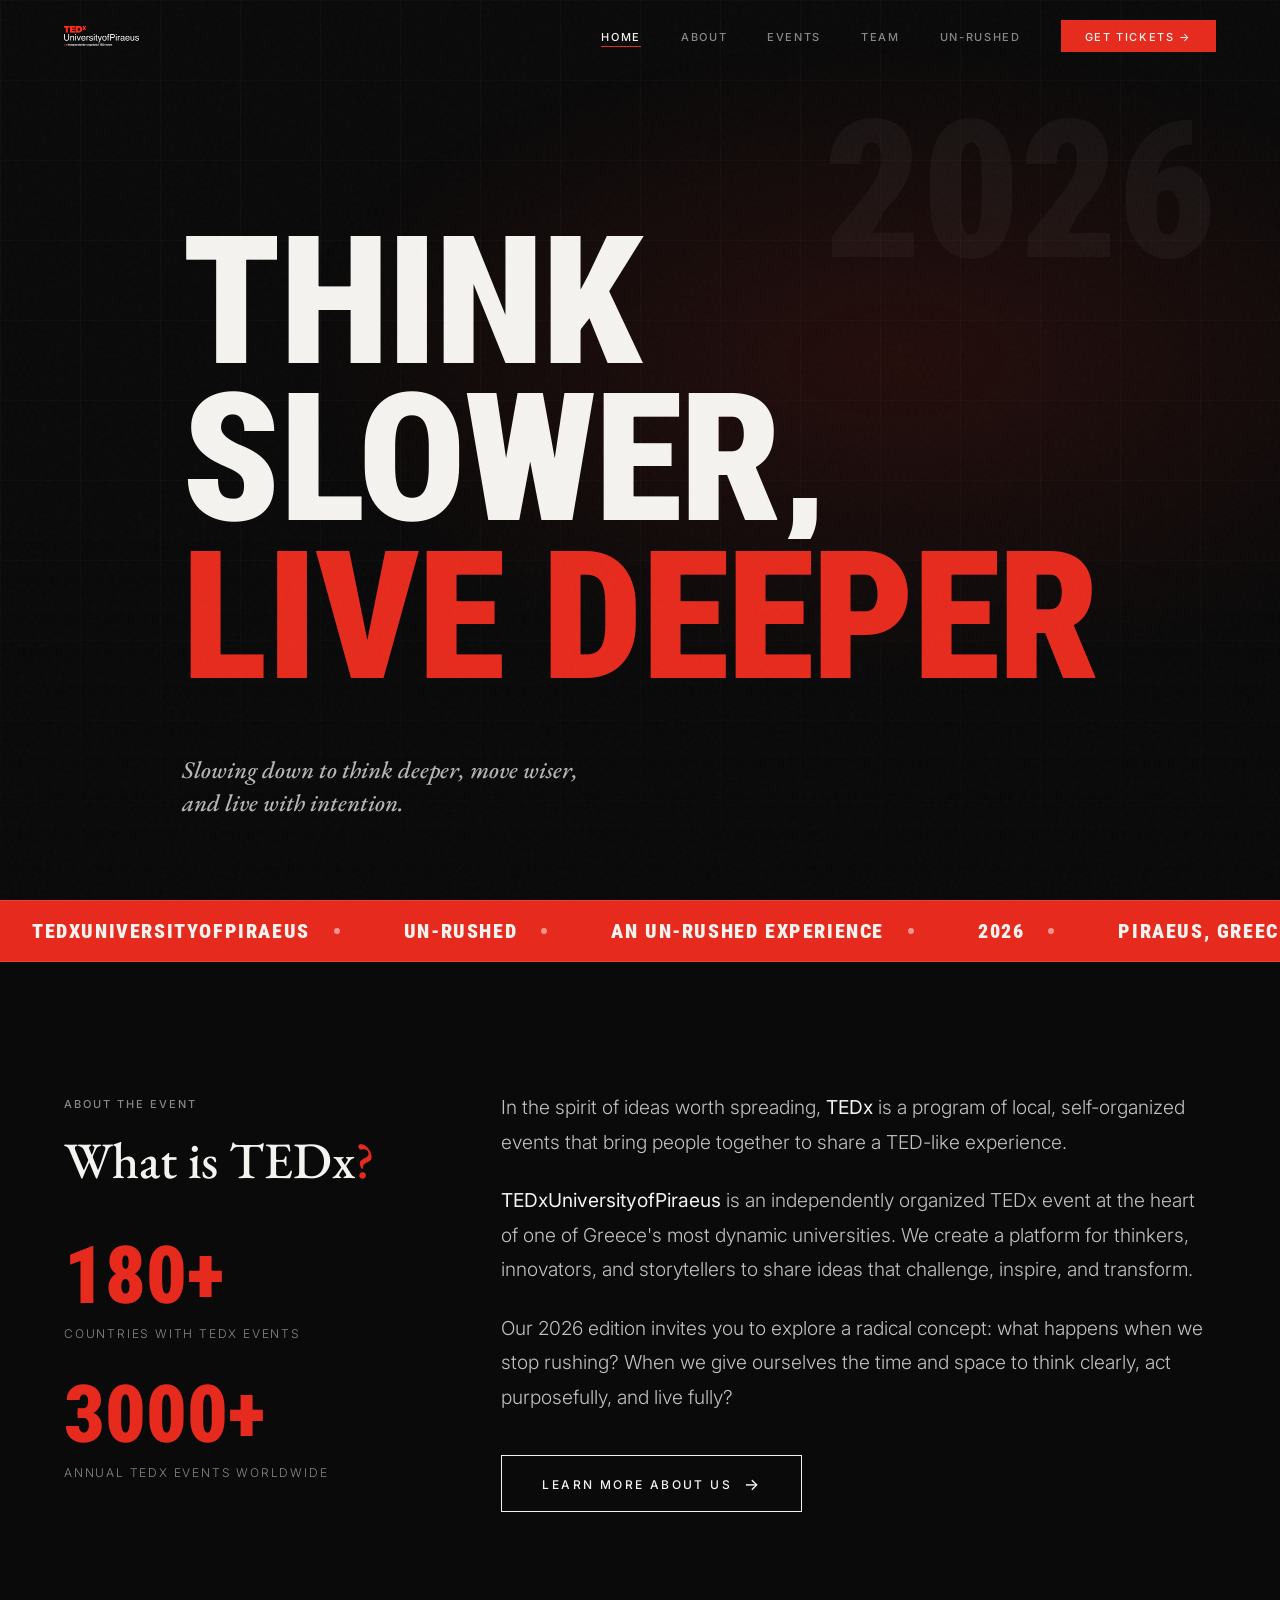
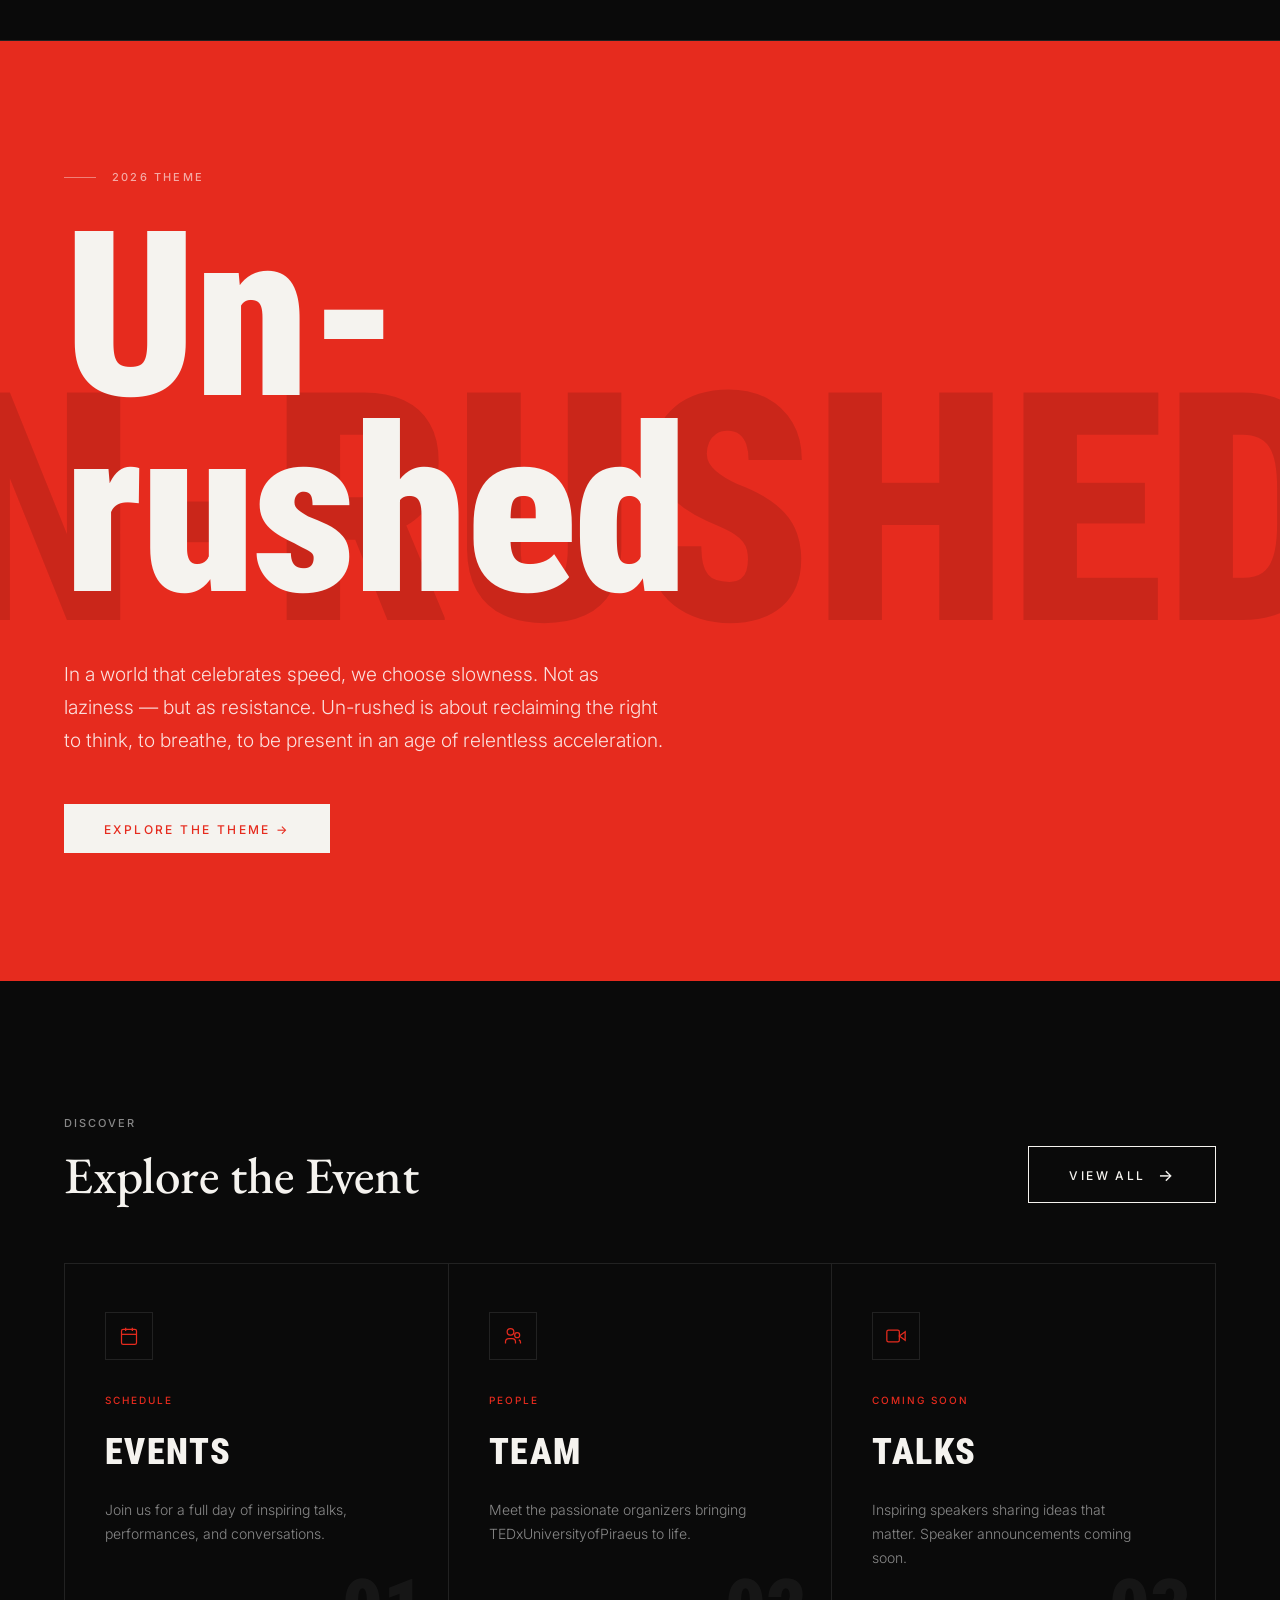
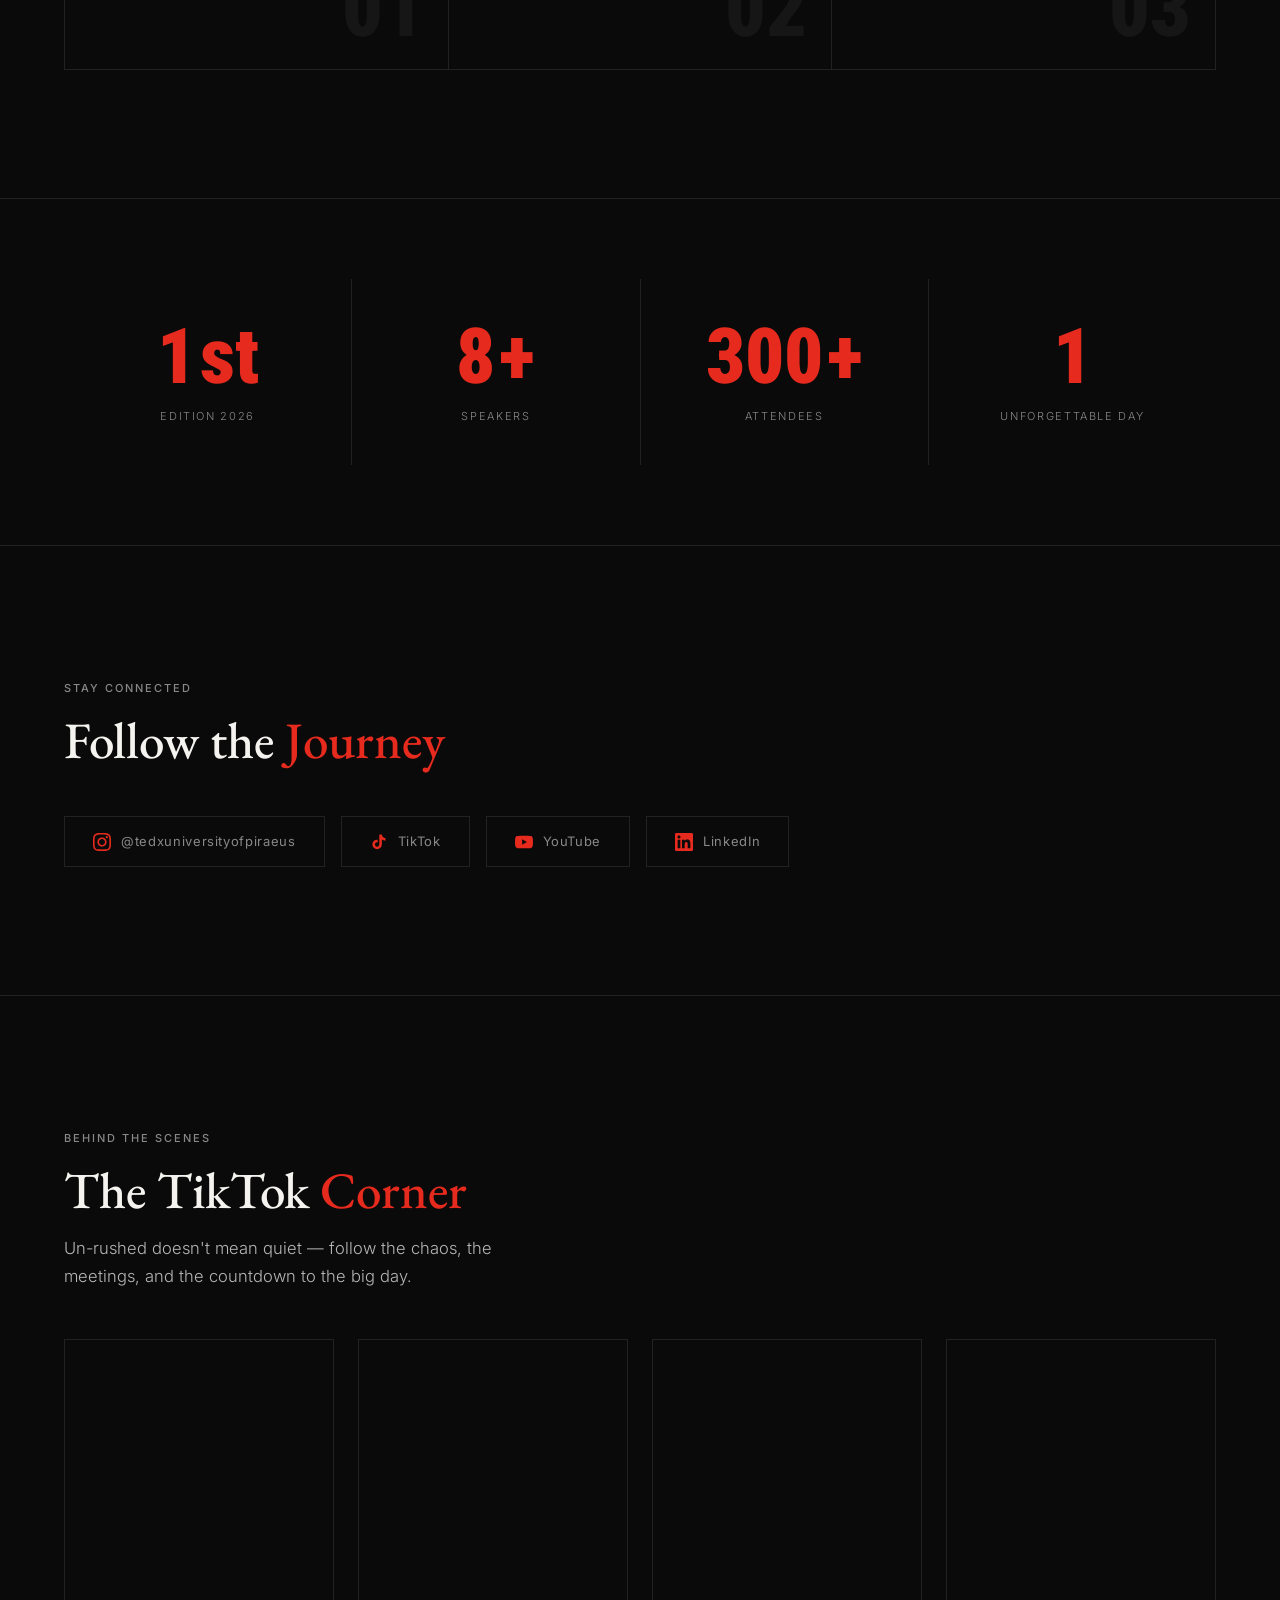
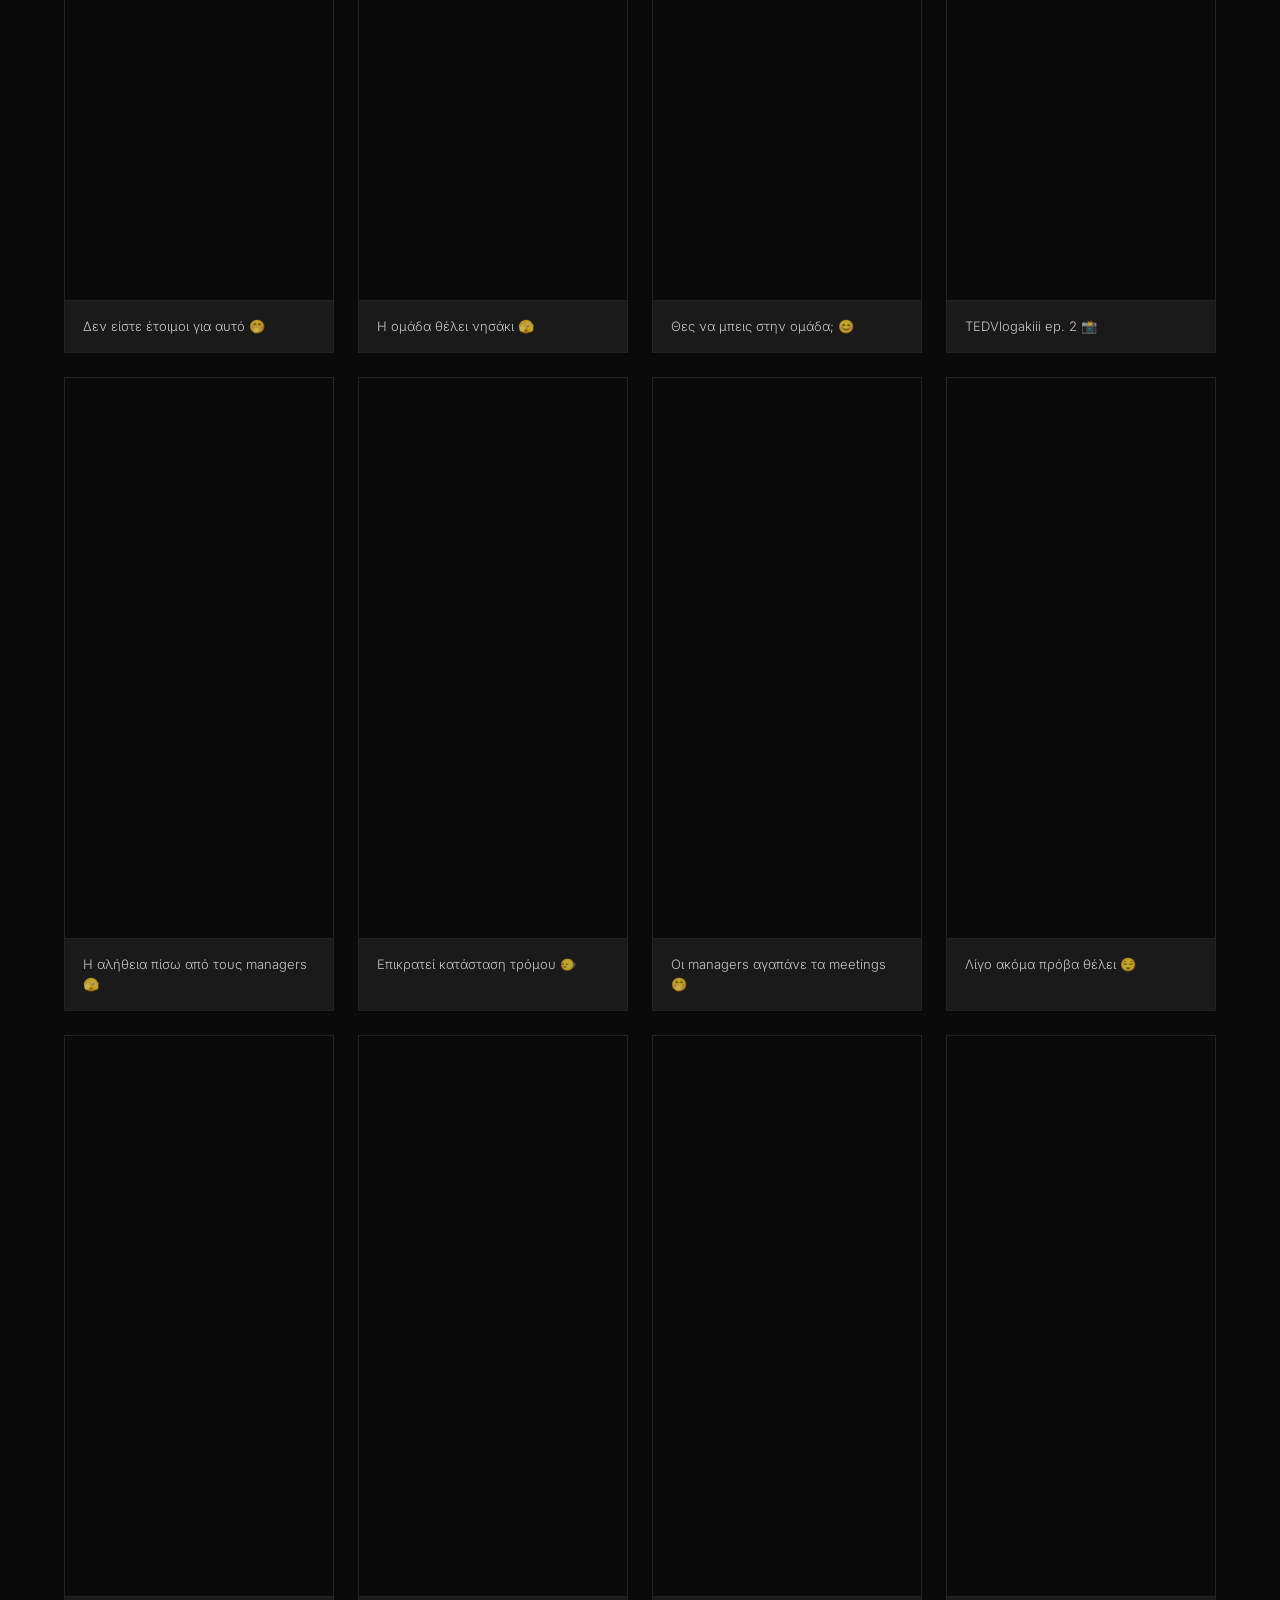
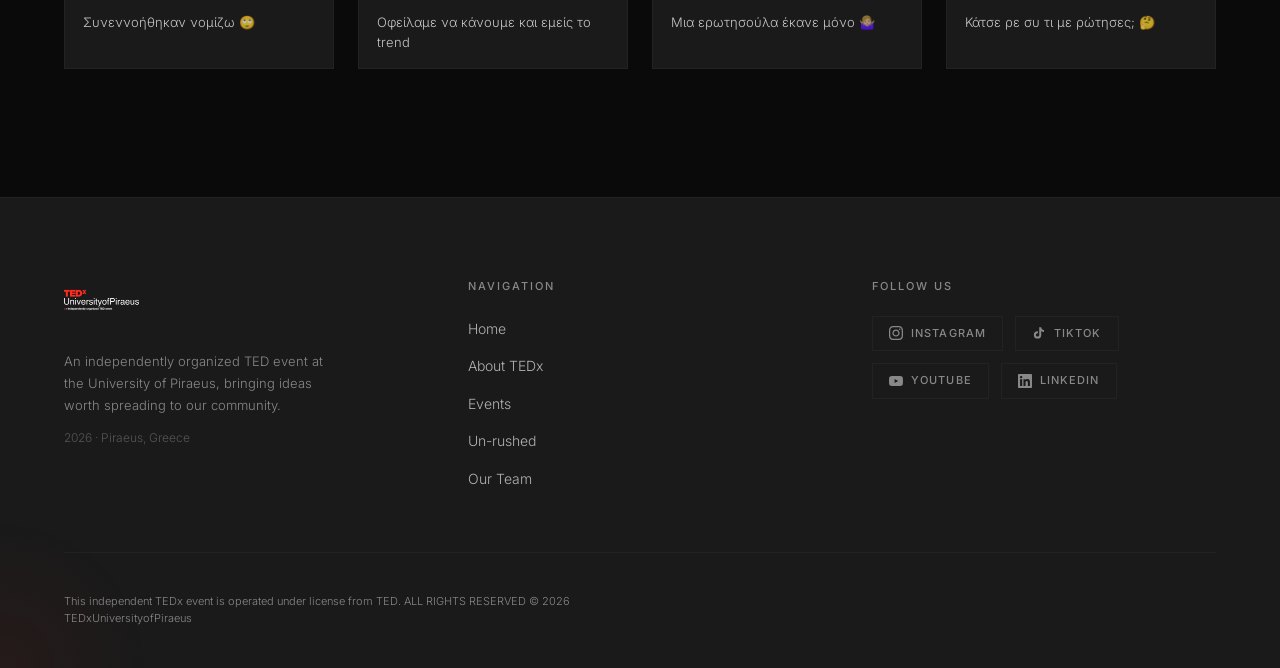
==== index.html @ 7bdf234e "changes tiktok & overall look" ====
<!DOCTYPE html>
<html lang="el">
<head>
  <meta charset="UTF-8">
  <meta name="viewport" content="width=device-width, initial-scale=1.0">
  <title>TEDxUniversityofPiraeus 2026 — Un-rushed</title>
  <meta name="description" content="TEDxUniversityofPiraeus 2026 — Un-rushed. An independently organized TED event at the University of Piraeus.">
  <link rel="stylesheet" href="css/style.css">
  <link rel="stylesheet" href="css/index.css">
</head>
<body>

<!-- NAV -->
<div id="nav-placeholder"></div>

<!-- ═══════════════════════════════════════
     HERO
═══════════════════════════════════════ -->
<section class="hero">
  <div class="hero-grid-lines"></div>
  <div class="hero-bg"></div>
  <div class="hero-year">2026</div>

  <div class="container hero-content">
    <h1>
      <span class="hero-title-line t-hero">
        <span class="hero-title-inner delay-1">Think</span>
      </span>
      <span class="hero-title-line t-hero">
        <span class="hero-title-inner delay-2">Slower,</span>
      </span>
      <span class="hero-title-line t-hero hero-title-red">
        <span class="hero-title-inner delay-3">Live Deeper</span>
      </span>
    </h1>

    <div class="hero-bottom">
      <p class="hero-tagline anim-fade-up anim-delay-4">
        Slowing down to think deeper, move wiser, and live with intention.
      </p>
    </div>
  </div>
</section>

<!-- ═══════════════════════════════════════
     TICKER
═══════════════════════════════════════ -->
<div class="ticker">
  <div class="ticker-track">
    <span class="ticker-item">TEDxUniversityofPiraeus<span class="ticker-dot"></span></span>
    <span class="ticker-item">Un-rushed<span class="ticker-dot"></span></span>
    <span class="ticker-item">An Un-rushed Experience<span class="ticker-dot"></span></span>
    <span class="ticker-item">2026<span class="ticker-dot"></span></span>
    <span class="ticker-item">Piraeus, Greece<span class="ticker-dot"></span></span>
    <span class="ticker-item">Think Slower, Think Deeper<span class="ticker-dot"></span></span>
  </div>
</div>

<!-- ═══════════════════════════════════════
     INTRO
═══════════════════════════════════════ -->
<section class="intro section">
  <div class="container">
    <div class="intro-inner">
      <div class="intro-left reveal">
        <span class="t-label">About the Event</span>
        <h2 class="t-heading" style="margin-top:16px;">What is TEDx<span style="color:var(--red);">?</span></h2>
        <div class="intro-stat">
          <div class="intro-stat-number"><span data-count="180">0</span>+</div>
          <div class="intro-stat-label">Countries with TEDx Events</div>
        </div>
        <div class="intro-stat" style="margin-top:32px;">
          <div class="intro-stat-number"><span data-count="3000">0</span>+</div>
          <div class="intro-stat-label">Annual TEDx Events Worldwide</div>
        </div>
      </div>

      <div class="intro-right">
        <p class="reveal">
          In the spirit of ideas worth spreading, <strong>TEDx</strong> is a program of local, self-organized events that bring people together to share a TED-like experience.
        </p>
        <p class="reveal">
          <strong>TEDxUniversityofPiraeus</strong> is an independently organized TEDx event at the heart of one of Greece's most dynamic universities. We create a platform for thinkers, innovators, and storytellers to share ideas that challenge, inspire, and transform.
        </p>
        <p class="reveal">
          Our 2026 edition invites you to explore a radical concept: what happens when we stop rushing? When we give ourselves the time and space to think clearly, act purposefully, and live fully?
        </p>
        <div class="reveal" style="margin-top:40px;">
          <a href="about.html" class="btn btn-outline btn-arrow">Learn More About Us</a>
        </div>
      </div>
    </div>
  </div>
</section>

<!-- ═══════════════════════════════════════
     THEME HIGHLIGHT
═══════════════════════════════════════ -->
<section class="theme-section">
  <div class="theme-bg-text">UN-RUSHED</div>
  <div class="container theme-content">
    <div class="theme-label reveal">2026 Theme</div>
    <div class="theme-title reveal">Un-<br>rushed</div>
    <p class="theme-desc reveal">
      In a world that celebrates speed, we choose slowness. Not as laziness — but as resistance. Un-rushed is about reclaiming the right to think, to breathe, to be present in an age of relentless acceleration.
    </p>
    <div class="theme-cta reveal">
      <a href="unrushed.html" class="btn-white">
        Explore the Theme →
      </a>
    </div>
  </div>
</section>

<!-- ═══════════════════════════════════════
     QUICK PREVIEW
═══════════════════════════════════════ -->
<section class="preview-section section">
  <div class="container">
    <div class="preview-header">
      <div>
        <span class="t-label">Discover</span>
        <h2 class="t-heading reveal" style="margin-top:12px;">Explore the Event</h2>
      </div>
      <a href="events.html" class="btn btn-outline btn-arrow reveal">View All</a>
    </div>

    <div class="preview-cards stagger-group">
      <!-- Events -->
      <a href="events.html" class="preview-card reveal">
        <div class="preview-card-icon">
          <svg width="20" height="20" viewBox="0 0 24 24" fill="none" stroke="currentColor" stroke-width="1.5"><rect x="3" y="4" width="18" height="18" rx="2"/><line x1="16" y1="2" x2="16" y2="6"/><line x1="8" y1="2" x2="8" y2="6"/><line x1="3" y1="10" x2="21" y2="10"/></svg>
        </div>
        <div class="preview-card-label">Schedule</div>
        <h3>Events</h3>
        <p>Join us for a full day of inspiring talks, performances, and conversations.</p>
        <span class="preview-card-link">View Events →</span>
        <div class="preview-card-number">01</div>
      </a>

      <!-- Team -->
      <a href="team.html" class="preview-card reveal">
        <div class="preview-card-icon">
          <svg width="20" height="20" viewBox="0 0 24 24" fill="none" stroke="currentColor" stroke-width="1.5"><circle cx="9" cy="7" r="4"/><path d="M3 21v-2a4 4 0 014-4h4a4 4 0 014 4v2"/><circle cx="17" cy="11" r="3"/><path d="M21 21v-1.5a3 3 0 00-2-2.83"/></svg>
        </div>
        <div class="preview-card-label">People</div>
        <h3>Team</h3>
        <p>Meet the passionate organizers bringing TEDxUniversityofPiraeus to life.</p>
        <span class="preview-card-link">Meet the Team →</span>
        <div class="preview-card-number">02</div>
      </a>

      <!-- Talks -->
      <a href="events.html" class="preview-card reveal">
        <div class="preview-card-icon">
          <svg width="20" height="20" viewBox="0 0 24 24" fill="none" stroke="currentColor" stroke-width="1.5"><polygon points="23 7 16 12 23 17 23 7"/><rect x="1" y="5" width="15" height="14" rx="2"/></svg>
        </div>
        <div class="preview-card-label">Coming Soon</div>
        <h3>Talks</h3>
        <p>Inspiring speakers sharing ideas that matter. Speaker announcements coming soon.</p>
        <span class="preview-card-link">Stay Tuned →</span>
        <div class="preview-card-number">03</div>
      </a>
    </div>
  </div>
</section>

<!-- ═══════════════════════════════════════
     STATS
═══════════════════════════════════════ -->
<div class="stats-strip">
  <div class="container">
    <div class="stats-grid stagger-group">
      <div class="stat-item reveal">
        <div class="stat-item-number"><span data-count="1">0</span><span>st</span></div>
        <div class="stat-item-label">Edition 2026</div>
      </div>
      <div class="stat-item reveal">
        <div class="stat-item-number"><span data-count="8">0</span><span>+</span></div>
        <div class="stat-item-label">Speakers</div>
      </div>
      <div class="stat-item reveal">
        <div class="stat-item-number"><span data-count="300">0</span><span>+</span></div>
        <div class="stat-item-label">Attendees</div>
      </div>
      <div class="stat-item reveal">
        <div class="stat-item-number"><span data-count="1">0</span></div>
        <div class="stat-item-label">Unforgettable Day</div>
      </div>
    </div>
  </div>
</div>

<!-- ═══════════════════════════════════════
     SOCIAL
═══════════════════════════════════════ -->
<section class="social-section section">
  <div class="container">
    <div class="reveal">
      <span class="t-label">Stay Connected</span>
      <h2 class="t-heading" style="margin-top:12px; max-width:500px;">Follow the <span style="color:var(--red);">Journey</span></h2>
    </div>

    <div class="social-grid reveal">
      <a href="https://www.instagram.com/tedxuniversityofpiraeus?igsh=Zmg4ZXFmMTh2Zjdx&utm_source=qr" class="social-pill" target="_blank" rel="noopener">
        <svg width="18" height="18" viewBox="0 0 24 24" fill="currentColor"><path d="M12 2.163c3.204 0 3.584.012 4.85.07 3.252.148 4.771 1.691 4.919 4.919.058 1.265.069 1.645.069 4.849 0 3.205-.012 3.584-.069 4.849-.149 3.225-1.664 4.771-4.919 4.919-1.266.058-1.644.07-4.85.07-3.204 0-3.584-.012-4.849-.07-3.26-.149-4.771-1.699-4.919-4.92-.058-1.265-.07-1.644-.07-4.849 0-3.204.013-3.583.07-4.849.149-3.227 1.664-4.771 4.919-4.919 1.266-.057 1.645-.069 4.849-.069zm0-2.163c-3.259 0-3.667.014-4.947.072-4.358.2-6.78 2.618-6.98 6.98-.059 1.281-.073 1.689-.073 4.948 0 3.259.014 3.668.072 4.948.2 4.358 2.618 6.78 6.98 6.98 1.281.058 1.689.072 4.948.072 3.259 0 3.668-.014 4.948-.072 4.354-.2 6.782-2.618 6.979-6.98.059-1.28.073-1.689.073-4.948 0-3.259-.014-3.667-.072-4.947-.196-4.354-2.617-6.78-6.979-6.98-1.281-.059-1.69-.073-4.949-.073zm0 5.838c-3.403 0-6.162 2.759-6.162 6.162s2.759 6.163 6.162 6.163 6.162-2.759 6.162-6.163c0-3.403-2.759-6.162-6.162-6.162zm0 10.162c-2.209 0-4-1.79-4-4 0-2.209 1.791-4 4-4s4 1.791 4 4c0 2.21-1.791 4-4 4zm6.406-11.845c-.796 0-1.441.645-1.441 1.44s.645 1.44 1.441 1.44c.795 0 1.439-.645 1.439-1.44s-.644-1.44-1.439-1.44z"/></svg>
        @tedxuniversityofpiraeus
      </a>
      <a href="https://www.tiktok.com/@tedxuniversityofpiraeus?_r=1&_t=ZN-97e5V77pIEo" class="social-pill" target="_blank" rel="noopener">
        <svg width="18" height="18" viewBox="0 0 24 24" fill="currentColor"><path d="M19.59 6.69a4.83 4.83 0 01-3.77-4.25V2h-3.45v13.67a2.89 2.89 0 01-2.88 2.5 2.89 2.89 0 01-2.89-2.89 2.89 2.89 0 012.89-2.89c.28 0 .54.04.79.1V9.01a6.32 6.32 0 00-.79-.05 6.34 6.34 0 00-6.34 6.34 6.34 6.34 0 006.34 6.34 6.34 6.34 0 006.33-6.34V8.69a8.17 8.17 0 004.77 1.53V6.75a4.85 4.85 0 01-1-.06z"/></svg>
        TikTok
      </a>
      <a href="https://youtube.com/@tedxuniversityofpiraeus?si=0bOhJvaLc2AStTkx" class="social-pill" target="_blank" rel="noopener">
        <svg width="18" height="18" viewBox="0 0 24 24" fill="currentColor"><path d="M23.498 6.186a3.016 3.016 0 00-2.122-2.136C19.505 3.545 12 3.545 12 3.545s-7.505 0-9.377.505A3.017 3.017 0 00.502 6.186C0 8.07 0 12 0 12s0 3.93.502 5.814a3.016 3.016 0 002.122 2.136c1.871.505 9.376.505 9.376.505s7.505 0 9.377-.505a3.015 3.015 0 002.122-2.136C24 15.93 24 12 24 12s0-3.93-.502-5.814zM9.545 15.568V8.432L15.818 12l-6.273 3.568z"/></svg>
        YouTube
      </a>
      <a href="https://www.linkedin.com/company/tedxuniversityofpiraeus/" class="social-pill" target="_blank" rel="noopener">
        <svg width="18" height="18" viewBox="0 0 24 24" fill="currentColor"><path d="M20.447 20.452h-3.554v-5.569c0-1.328-.027-3.037-1.852-3.037-1.853 0-2.136 1.445-2.136 2.939v5.667H9.351V9h3.414v1.561h.046c.477-.9 1.637-1.85 3.37-1.85 3.601 0 4.267 2.37 4.267 5.455v6.286zM5.337 7.433c-1.144 0-2.063-.926-2.063-2.065 0-1.138.92-2.063 2.063-2.063 1.14 0 2.064.925 2.064 2.063 0 1.139-.925 2.065-2.064 2.065zm1.782 13.019H3.555V9h3.564v11.452zM22.225 0H1.771C.792 0 0 .774 0 1.729v20.542C0 23.227.792 24 1.771 24h20.451C23.2 24 24 23.227 24 22.271V1.729C24 .774 23.2 0 22.222 0h.003z"/></svg>
        LinkedIn
      </a>
    </div>
  </div>
</section>

<!-- ═══════════════════════════════════════
     TIKTOK CORNER
═══════════════════════════════════════ -->
<section class="tiktok-section section">
  <div class="container">
    <div class="tiktok-header reveal">
      <div>
        <span class="t-label">Behind the Scenes</span>
        <h2 class="t-heading" style="margin-top:12px;">The TikTok <span style="color:var(--red);">Corner</span></h2>
        <p>Un-rushed doesn't mean quiet — follow the chaos, the meetings, and the countdown to the big day.</p>
      </div>
    </div>

    <div class="tiktok-grid" id="tiktok-grid"></div>
  </div>
</section>

<!-- FOOTER -->
<div id="footer-placeholder"></div>

<script src="js/components.js"></script>
<script src="js/main.js"></script>
<script src="js/tiktok.js"></script>
</body>
</html>
---- css/style.css ----
/* =========================================
   TEDxUniversityofPiraeus — Design System
   ========================================= */

@import url('https://fonts.googleapis.com/css2?family=Roboto+Condensed:wght@400;700;900&family=EB+Garamond:ital,wght@0,400;0,500;0,600;1,400;1,500&family=Inter:wght@300;400;500;600;700&display=swap');

:root {
  --red: #E62B1E;
  --black: #0A0A0A;
  --white: #F5F3EF;
  --gray: #1A1A1A;
  --gray-mid: #2E2E2E;
  --gray-light: #888;
  --gray-line: #222;

  --font-display: 'Roboto Condensed', sans-serif;
  --font-serif: 'EB Garamond', serif;
  --font-body: 'Inter', sans-serif;

  --nav-height: 72px;
  --max-width: 1400px;
  --section-pad: clamp(80px, 10vw, 160px);
}

*, *::before, *::after {
  box-sizing: border-box;
  margin: 0;
  padding: 0;
}

html {
  scroll-behavior: smooth;
  font-size: 16px;
}

/* Logo Image Custom Styles */
.nav-logo-link {
  display: flex;
  align-items: center;
  gap: 8px;
  text-decoration: none;
}

.nav-logo-img {
  height: 44px;
  width: auto;
  display: block;
}

body {
  background: var(--black);
  color: var(--white);
  font-family: var(--font-body);
  font-weight: 300;
  line-height: 1.6;
  overflow-x: hidden;
  cursor: default;
}

::selection {
  background: var(--red);
  color: var(--white);
}

a {
  color: inherit;
  text-decoration: none;
}

img {
  max-width: 100%;
  display: block;
}

/* =========================================
   SCROLLBAR
   ========================================= */
::-webkit-scrollbar { width: 4px; }
::-webkit-scrollbar-track { background: var(--black); }
::-webkit-scrollbar-thumb { background: var(--red); }

/* =========================================
   TYPOGRAPHY SCALE
   ========================================= */
.t-hero {
  font-family: var(--font-display);
  font-weight: 900;
  font-size: clamp(72px, 14vw, 220px);
  line-height: 0.88;
  letter-spacing: -0.01em;
  text-transform: uppercase;
}

.t-title {
  font-family: var(--font-display);
  font-weight: 900;
  font-size: clamp(40px, 6vw, 100px);
  line-height: 0.9;
  letter-spacing: 0.02em;
  text-transform: uppercase;
}

.t-heading {
  font-family: var(--font-serif);
  font-weight: 500;
  font-size: clamp(28px, 4vw, 56px);
  line-height: 1.1;
}

.t-subheading {
  font-family: var(--font-serif);
  font-weight: 500;
  font-style: italic;
  font-size: clamp(20px, 2.5vw, 32px);
  line-height: 1.3;
}

.t-label {
  font-family: var(--font-body);
  font-size: 11px;
  font-weight: 500;
  letter-spacing: 0.18em;
  text-transform: uppercase;
  color: var(--gray-light);
}

.t-body {
  font-family: var(--font-body);
  font-size: clamp(15px, 1.2vw, 18px);
  line-height: 1.75;
  font-weight: 300;
}

/* =========================================
   LAYOUT UTILITIES
   ========================================= */
.container {
  max-width: var(--max-width);
  margin: 0 auto;
  padding: 0 clamp(20px, 5vw, 80px);
}

.section {
  padding: var(--section-pad) 0;
}

.grid-2 {
  display: grid;
  grid-template-columns: 1fr 1fr;
  gap: 40px;
}

.grid-3 {
  display: grid;
  grid-template-columns: repeat(3, 1fr);
  gap: 24px;
}

.flex-between {
  display: flex;
  justify-content: space-between;
  align-items: center;
}

/* =========================================
   NAVBAR
   ========================================= */
.navbar {
  position: fixed;
  top: 0;
  left: 0;
  right: 0;
  z-index: 1000;
  height: var(--nav-height);
  display: flex;
  align-items: center;
  justify-content: space-between;
  gap: 24px;
  padding: 0 clamp(20px, 5vw, 80px);
  transition: background 0.4s ease, border-color 0.4s ease;
  border-bottom: 1px solid transparent;
}

.navbar.scrolled {
  background: rgba(10, 10, 10, 0.95);
  backdrop-filter: blur(12px);
  border-color: var(--gray-line);
}

.nav-logo {
  display: flex;
  align-items: center;
  gap: 12px;
}

.nav-logo-ted {
  background: var(--red);
  color: var(--white);
  font-family: var(--font-display);
  font-weight: 900;
  font-size: 18px;
  letter-spacing: 0.05em;
  padding: 4px 10px 2px;
  line-height: 1;
}

.nav-logo-x {
  font-family: var(--font-display);
  font-weight: 900;
  font-size: 22px;
  color: var(--white);
  letter-spacing: 0.1em;
}

.nav-logo-name {
  font-family: var(--font-body);
  font-size: 11px;
  font-weight: 500;
  letter-spacing: 0.12em;
  text-transform: uppercase;
  color: var(--gray-light);
  line-height: 1.3;
  max-width: 120px;
}

.nav-links {
  display: flex;
  align-items: center;
  gap: 40px;
  list-style: none;
}

.nav-links a {
  font-size: 11px;
  font-weight: 500;
  letter-spacing: 0.15em;
  text-transform: uppercase;
  color: var(--gray-light);
  transition: color 0.2s;
  position: relative;
}

.nav-links a::after {
  content: '';
  position: absolute;
  bottom: -3px;
  left: 0;
  width: 0;
  height: 1px;
  background: var(--red);
  transition: width 0.3s ease;
}

.nav-links a:hover,
.nav-links a.active {
  color: var(--white);
}

.nav-links a:hover::after,
.nav-links a.active::after {
  width: 100%;
}

.nav-cta {
  background: var(--red);
  color: var(--white) !important;
  padding: 10px 24px 8px !important;
  font-size: 11px;
  letter-spacing: 0.15em;
  text-transform: uppercase;
  font-weight: 500;
  transition: background 0.2s !important;
}

.nav-cta::after { display: none !important; }
.nav-cta:hover { background: #c0241a !important; color: var(--white) !important; }

/* Hamburger */
.nav-hamburger {
  display: none;
  flex-direction: column;
  gap: 5px;
  cursor: pointer;
  padding: 8px;
  background: none;
  border: none;
}

.nav-hamburger span {
  display: block;
  width: 24px;
  height: 1.5px;
  background: var(--white);
  transition: all 0.3s ease;
}

.nav-hamburger.open span:nth-child(1) { transform: translateY(6.5px) rotate(45deg); }
.nav-hamburger.open span:nth-child(2) { opacity: 0; }
.nav-hamburger.open span:nth-child(3) { transform: translateY(-6.5px) rotate(-45deg); }

/* Mobile menu */
.nav-mobile {
  display: none;
  position: fixed;
  top: var(--nav-height);
  left: 0;
  right: 0;
  bottom: 0;
  background: var(--black);
  z-index: 999;
  padding: 60px clamp(20px, 5vw, 80px);
  flex-direction: column;
  gap: 32px;
  opacity: 0;
  pointer-events: none;
  transition: opacity 0.3s ease;
}

.nav-mobile.open {
  display: flex;
  opacity: 1;
  pointer-events: all;
}

.nav-mobile a {
  font-family: var(--font-display);
  font-weight: 900;
  font-size: clamp(48px, 10vw, 80px);
  letter-spacing: 0.04em;
  text-transform: uppercase;
  color: var(--white);
  transition: color 0.2s;
  line-height: 1;
}

.nav-mobile a:hover { color: var(--red); }

/* =========================================
   BUTTONS
   ========================================= */
.btn {
  display: inline-flex;
  align-items: center;
  gap: 12px;
  padding: 16px 40px 14px;
  font-family: var(--font-body);
  font-size: 12px;
  font-weight: 500;
  letter-spacing: 0.2em;
  text-transform: uppercase;
  cursor: pointer;
  border: none;
  transition: all 0.3s ease;
  position: relative;
  overflow: hidden;
}

.btn-primary {
  background: var(--red);
  color: var(--white);
}

.btn-primary:hover {
  background: #c0241a;
  transform: translateY(-2px);
}

.btn-outline {
  background: transparent;
  color: var(--white);
  border: 1px solid var(--white);
}

.btn-outline:hover {
  background: var(--white);
  color: var(--black);
  transform: translateY(-2px);
}

.btn-arrow::after {
  content: '→';
  font-size: 16px;
  transition: transform 0.2s;
}

.btn-arrow:hover::after {
  transform: translateX(4px);
}

/* =========================================
   DIVIDER
   ========================================= */
.divider {
  width: 100%;
  height: 1px;
  background: var(--gray-line);
}

/* =========================================
   RED ACCENT LINE
   ========================================= */
.red-line {
  display: block;
  width: 48px;
  height: 3px;
  background: var(--red);
  margin-bottom: 24px;
}

/* =========================================
   SECTION LABEL
   ========================================= */
.section-label {
  display: flex;
  align-items: center;
  gap: 16px;
  margin-bottom: 48px;
}

.section-label::before {
  content: '';
  display: block;
  width: 32px;
  height: 2px;
  background: var(--red);
}

/* =========================================
   CARDS
   ========================================= */
.card {
  border: 1px solid var(--gray-line);
  padding: 40px 32px;
  position: relative;
  overflow: hidden;
  transition: border-color 0.3s ease, transform 0.3s ease;
}

.card::before {
  content: '';
  position: absolute;
  top: 0;
  left: 0;
  width: 3px;
  height: 0;
  background: var(--red);
  transition: height 0.4s ease;
}

.card:hover {
  border-color: var(--gray-mid);
  transform: translateY(-4px);
}

.card:hover::before {
  height: 100%;
}

/* =========================================
   FOOTER
   ========================================= */
.footer {
  background: var(--gray);
  border-top: 1px solid var(--gray-line);
  padding: 80px 0 40px;
}

.footer-top {
  display: grid;
  grid-template-columns: 1fr 1fr 1fr;
  gap: 60px;
  padding-bottom: 60px;
  border-bottom: 1px solid var(--gray-line);
  margin-bottom: 40px;
}

.footer-brand .nav-logo {
  margin-bottom: 20px;
}

.footer-brand p {
  font-size: 13px;
  color: var(--gray-light);
  line-height: 1.7;
  max-width: 260px;
}

.footer-nav h4 {
  font-size: 11px;
  font-weight: 500;
  letter-spacing: 0.18em;
  text-transform: uppercase;
  color: var(--gray-light);
  margin-bottom: 20px;
}

.footer-nav ul {
  list-style: none;
  display: flex;
  flex-direction: column;
  gap: 12px;
}

.footer-nav ul a {
  font-size: 14px;
  color: var(--white);
  opacity: 0.7;
  transition: opacity 0.2s, color 0.2s;
}

.footer-nav ul a:hover {
  opacity: 1;
  color: var(--red);
}

.footer-social h4 {
  font-size: 11px;
  font-weight: 500;
  letter-spacing: 0.18em;
  text-transform: uppercase;
  color: var(--gray-light);
  margin-bottom: 20px;
}

.social-links {
  display: flex;
  flex-wrap: wrap;
  gap: 12px;
}

.social-link {
  display: flex;
  align-items: center;
  gap: 8px;
  padding: 8px 16px;
  border: 1px solid var(--gray-line);
  font-size: 11px;
  font-weight: 500;
  letter-spacing: 0.1em;
  text-transform: uppercase;
  color: var(--gray-light);
  transition: all 0.2s;
}

.social-link:hover {
  border-color: var(--red);
  color: var(--white);
  background: rgba(230, 43, 30, 0.1);
}

.footer-bottom {
  display: flex;
  justify-content: space-between;
  align-items: center;
  gap: 20px;
  flex-wrap: wrap;
}

.footer-copy {
  font-size: 11px;
  color: var(--gray-light);
  line-height: 1.6;
  max-width: 600px;
}

.footer-ted-badge {
  background: var(--red);
  color: var(--white);
  font-family: var(--font-display);
  font-weight: 900;
  font-size: 28px;
  padding: 6px 12px 4px;
  letter-spacing: 0.05em;
  flex-shrink: 0;
}

/* =========================================
   PAGE HERO (inner pages)
   ========================================= */
.page-hero {
  padding-top: calc(var(--nav-height) + 80px);
  padding-bottom: 80px;
  border-bottom: 1px solid var(--gray-line);
  position: relative;
  overflow: hidden;
}

.page-hero-bg-text {
  position: absolute;
  right: -2%;
  top: 50%;
  transform: translateY(-50%);
  font-family: var(--font-display);
  font-weight: 900;
  font-size: clamp(120px, 20vw, 300px);
  color: rgba(255,255,255,0.03);
  line-height: 1;
  pointer-events: none;
  user-select: none;
  white-space: nowrap;
}

/* =========================================
   ANIMATIONS
   ========================================= */
@keyframes fadeUp {
  from { opacity: 0; transform: translateY(30px); }
  to { opacity: 1; transform: translateY(0); }
}

@keyframes fadeIn {
  from { opacity: 0; }
  to { opacity: 1; }
}

@keyframes lineExpand {
  from { width: 0; }
  to { width: 100%; }
}

@keyframes tickerScroll {
  from { transform: translateX(0); }
  to { transform: translateX(-50%); }
}

.anim-fade-up {
  opacity: 0;
  animation: fadeUp 0.8s ease forwards;
}

.anim-delay-1 { animation-delay: 0.1s; }
.anim-delay-2 { animation-delay: 0.2s; }
.anim-delay-3 { animation-delay: 0.3s; }
.anim-delay-4 { animation-delay: 0.4s; }
.anim-delay-5 { animation-delay: 0.5s; }
.anim-delay-6 { animation-delay: 0.6s; }
.anim-delay-7 { animation-delay: 0.7s; }

/* Scroll reveal */
.reveal {
  opacity: 0;
  transform: translateY(40px);
  transition: opacity 0.7s ease, transform 0.7s ease;
}

.reveal.visible {
  opacity: 1;
  transform: translateY(0);
}

/* =========================================
   TICKER
   ========================================= */
.ticker {
  background: var(--red);
  overflow: hidden;
  padding: 14px 0;
  border-top: 1px solid rgba(255,255,255,0.1);
  border-bottom: 1px solid rgba(255,255,255,0.1);
}

.ticker-track {
  display: flex;
  gap: 0;
  animation: tickerScroll 20s linear infinite;
  white-space: nowrap;
}

.ticker-item {
  font-family: var(--font-display);
  font-weight: 900;
  font-size: 20px;
  letter-spacing: 0.08em;
  text-transform: uppercase;
  padding: 0 32px;
  display: flex;
  align-items: center;
  gap: 24px;
  color: var(--white);
}

.ticker-dot {
  width: 6px;
  height: 6px;
  border-radius: 50%;
  background: rgba(255,255,255,0.5);
  flex-shrink: 0;
}

/* =========================================
   NOISE OVERLAY
   ========================================= */
body::after {
  content: '';
  position: fixed;
  inset: 0;
  background-image: url("data:image/svg+xml,%3Csvg viewBox='0 0 256 256' xmlns='http://www.w3.org/2000/svg'%3E%3Cfilter id='noise'%3E%3CfeTurbulence type='fractalNoise' baseFrequency='0.9' numOctaves='4' stitchTiles='stitch'/%3E%3C/filter%3E%3Crect width='100%25' height='100%25' filter='url(%23noise)' opacity='1'/%3E%3C/svg%3E");
  opacity: 0.025;
  pointer-events: none;
  z-index: 9999;
}

/* =========================================
   RESPONSIVE
   ========================================= */
@media (max-width: 1024px) {
  .grid-3 { grid-template-columns: 1fr 1fr; }
  .footer-top { grid-template-columns: 1fr 1fr; }
  .footer-top > *:last-child { grid-column: 1 / -1; }
}

@media (max-width: 768px) {
  .grid-2, .grid-3 { grid-template-columns: 1fr; }
  .nav-links, .nav-cta-wrap { display: none; }
  .nav-hamburger { display: flex; }
  .footer-top { grid-template-columns: 1fr; gap: 40px; }
  .footer-bottom { flex-direction: column; align-items: flex-start; gap: 16px; }
}
---- css/index.css ----
/* ── HOME-SPECIFIC STYLES ── */

    /* Hero */
    .hero {
      min-height: 100vh;
      display: flex;
      flex-direction: column;
      justify-content: flex-end;
      padding-bottom: 80px;
      padding-top: var(--nav-height);
      position: relative;
      overflow: hidden;
    }

    .hero-bg {
      position: absolute;
      inset: 0;
      background: 
        radial-gradient(ellipse 80% 60% at 70% 40%, rgba(230,43,30,0.12) 0%, transparent 60%),
        linear-gradient(to bottom, rgba(0,0,0,0) 60%, rgba(10,10,10,1) 100%);
      z-index: 1;
    }

    .hero-grid-lines {
      position: absolute;
      inset: 0;
      background-image: 
        linear-gradient(rgba(255,255,255,0.02) 1px, transparent 1px),
        linear-gradient(90deg, rgba(255,255,255,0.02) 1px, transparent 1px);
      background-size: 80px 80px;
      z-index: 0;
    }

    .hero-year {
      position: absolute;
      top: calc(var(--nav-height) + 24px);
      right: clamp(20px, 5vw, 80px);
      font-family: var(--font-display);
      font-weight: 900;
      font-size: clamp(80px, 15vw, 200px);
      color: rgba(255,255,255,0.04);
      line-height: 1;
      z-index: 1;
      pointer-events: none;
    }

    .hero-content {
      position: relative;
      z-index: 2;
    }

    .hero-eyebrow {
      display: flex;
      align-items: center;
      gap: 16px;
      margin-bottom: 24px;
    }

    .hero-eyebrow-badge {
      background: var(--red);
      color: var(--white);
      font-family: var(--font-display);
      font-weight: 900;
      font-size: 14px;
      padding: 4px 10px 2px;
      letter-spacing: 0.05em;
    }

    .hero-eyebrow-text {
      font-size: 11px;
      font-weight: 500;
      letter-spacing: 0.2em;
      text-transform: uppercase;
      color: var(--gray-light);
    }

    .hero-title-line {
      display: block;
      overflow: hidden;
    }

    .hero-title-inner {
      display: block;
      transform: translateY(100%);
      animation: slideUp 0.9s cubic-bezier(0.16, 1, 0.3, 1) forwards;
    }

    .hero-title-inner.delay-1 { animation-delay: 0.1s; }
    .hero-title-inner.delay-2 { animation-delay: 0.2s; }
    .hero-title-inner.delay-3 { animation-delay: 0.3s; }

    @keyframes slideUp {
      to { transform: translateY(0); }
    }

    .hero-title-red { color: var(--red); }

    .hero-bottom {
      display: flex;
      justify-content: space-between;
      align-items: flex-end;
      margin-top: 56px;
      gap: 40px;
      flex-wrap: wrap;
    }

    .hero-tagline {
      font-family: var(--font-serif);
      font-weight: 500;
      font-style: italic;
      font-size: clamp(16px, 2vw, 24px);
      color: rgba(255,255,255,0.7);
      max-width: 400px;
      line-height: 1.4;
    }

    .hero-meta {
      display: flex;
      flex-direction: column;
      align-items: flex-end;
      gap: 8px;
      text-align: right;
    }

    .hero-meta-date {
      font-family: var(--font-display);
      font-weight: 900;
      font-size: clamp(36px, 4vw, 52px);
      letter-spacing: 0.05em;
      line-height: 1;
    }

    .hero-meta-location {
      font-size: 14px;
      letter-spacing: 0.15em;
      text-transform: uppercase;
      color: var(--gray-light);
    }

    .hero-scroll {
      position: absolute;
      bottom: 32px;
      left: 50%;
      transform: translateX(-50%);
      display: flex;
      flex-direction: column;
      align-items: center;
      gap: 8px;
      z-index: 2;
      opacity: 0;
      animation: fadeIn 1s ease 1s forwards;
    }

    .hero-scroll span {
      font-size: 10px;
      letter-spacing: 0.2em;
      text-transform: uppercase;
      color: var(--gray-light);
    }

    .scroll-line {
      width: 1px;
      height: 40px;
      background: linear-gradient(to bottom, var(--white), transparent);
      animation: scrollPulse 2s ease-in-out infinite;
    }

    @keyframes scrollPulse {
      0%, 100% { opacity: 0.3; transform: scaleY(1); }
      50% { opacity: 1; transform: scaleY(1.2); }
    }

    /* ── INTRO SECTION ── */
    .intro {
      padding: var(--section-pad) 0;
      border-bottom: 1px solid var(--gray-line);
    }

    .intro-inner {
      display: grid;
      grid-template-columns: 1fr 2fr;
      gap: 80px;
      align-items: start;
    }

    .intro-left {
      position: sticky;
      top: calc(var(--nav-height) + 40px);
    }

    .intro-stat {
      margin-top: 48px;
    }

    .intro-stat-number {
      font-family: var(--font-display);
      font-weight: 900;
      font-size: 80px;
      line-height: 1;
      color: var(--red);
    }

    .intro-stat-label {
      font-size: 12px;
      letter-spacing: 0.15em;
      text-transform: uppercase;
      color: var(--gray-light);
      margin-top: 8px;
    }

    .intro-right p {
      font-size: clamp(16px, 1.5vw, 22px);
      line-height: 1.8;
      color: rgba(255,255,255,0.75);
      margin-bottom: 24px;
    }

    .intro-right p strong {
      color: var(--white);
      font-weight: 400;
    }

    /* ── THEME SECTION ── */
    .theme-section {
      background: var(--red);
      padding: var(--section-pad) 0;
      position: relative;
      overflow: hidden;
    }

    .theme-bg-text {
      position: absolute;
      right: -5%;
      top: 50%;
      transform: translateY(-50%);
      font-family: var(--font-display);
      font-weight: 900;
      font-size: clamp(160px, 25vw, 400px);
      color: rgba(0,0,0,0.12);
      line-height: 1;
      pointer-events: none;
      white-space: nowrap;
    }

    .theme-content {
      position: relative;
      z-index: 1;
    }

    .theme-label {
      font-size: 11px;
      font-weight: 500;
      letter-spacing: 0.2em;
      text-transform: uppercase;
      color: rgba(255,255,255,0.6);
      margin-bottom: 32px;
      display: flex;
      align-items: center;
      gap: 16px;
    }

    .theme-label::before {
      content: '';
      display: block;
      width: 32px;
      height: 1px;
      background: rgba(255,255,255,0.4);
    }

    .theme-title {
      font-family: var(--font-display);
      font-weight: 900;
      font-size: clamp(80px, 18vw, 280px);
      line-height: 0.85;
      color: var(--white);
      letter-spacing: -0.01em;
      margin-bottom: 48px;
    }

    .theme-desc {
      max-width: 600px;
      font-size: clamp(16px, 1.5vw, 20px);
      color: rgba(255,255,255,0.85);
      line-height: 1.7;
    }

    .theme-cta {
      margin-top: 48px;
    }

    .btn-white {
      background: var(--white);
      color: var(--red);
      font-family: var(--font-body);
      font-size: 12px;
      font-weight: 500;
      letter-spacing: 0.2em;
      text-transform: uppercase;
      padding: 16px 40px 14px;
      display: inline-flex;
      align-items: center;
      gap: 12px;
      transition: all 0.3s;
    }

    .btn-white:hover {
      background: var(--black);
      color: var(--white);
      transform: translateY(-2px);
    }

    /* ── QUICK PREVIEW ── */
    .preview-section {
      padding: var(--section-pad) 0;
      border-bottom: 1px solid var(--gray-line);
    }

    .preview-header {
      display: flex;
      justify-content: space-between;
      align-items: flex-end;
      margin-bottom: 60px;
      gap: 40px;
      flex-wrap: wrap;
    }

    .preview-cards {
      display: grid;
      grid-template-columns: repeat(3, 1fr);
      gap: 1px;
      background: var(--gray-line);
      border: 1px solid var(--gray-line);
    }

    .preview-card {
      background: var(--black);
      padding: 48px 40px;
      position: relative;
      overflow: hidden;
      transition: background 0.3s;
      cursor: pointer;
    }

    .preview-card:hover {
      background: var(--gray);
    }

    .preview-card-number {
      font-family: var(--font-display);
      font-weight: 900;
      font-size: 80px;
      color: rgba(255,255,255,0.05);
      line-height: 1;
      position: absolute;
      bottom: 20px;
      right: 24px;
    }

    .preview-card-icon {
      width: 48px;
      height: 48px;
      border: 1px solid var(--gray-line);
      display: flex;
      align-items: center;
      justify-content: center;
      margin-bottom: 32px;
      color: var(--red);
      transition: border-color 0.3s, background 0.3s;
    }

    .preview-card:hover .preview-card-icon {
      border-color: var(--red);
      background: rgba(230,43,30,0.1);
    }

    .preview-card-label {
      font-size: 10px;
      font-weight: 500;
      letter-spacing: 0.2em;
      text-transform: uppercase;
      color: var(--red);
      margin-bottom: 16px;
    }

    .preview-card h3 {
      font-family: var(--font-display);
      font-weight: 900;
      font-size: 36px;
      letter-spacing: 0.04em;
      text-transform: uppercase;
      margin-bottom: 16px;
    }

    .preview-card p {
      font-size: 14px;
      color: var(--gray-light);
      line-height: 1.7;
      max-width: 260px;
    }

    .preview-card-link {
      display: inline-flex;
      align-items: center;
      gap: 8px;
      margin-top: 32px;
      font-size: 11px;
      font-weight: 500;
      letter-spacing: 0.15em;
      text-transform: uppercase;
      color: var(--white);
      opacity: 0;
      transform: translateY(8px);
      transition: opacity 0.3s, transform 0.3s;
    }

    .preview-card:hover .preview-card-link {
      opacity: 1;
      transform: translateY(0);
    }

    /* ── STATS STRIP ── */
    .stats-strip {
      padding: 80px 0;
      border-bottom: 1px solid var(--gray-line);
    }

    .stats-grid {
      display: grid;
      grid-template-columns: repeat(4, 1fr);
      gap: 1px;
      background: var(--gray-line);
    }

    .stat-item {
      background: var(--black);
      padding: 40px 32px;
      text-align: center;
    }

    .stat-item-number {
      font-family: var(--font-display);
      font-weight: 900;
      font-size: clamp(48px, 6vw, 80px);
      color: var(--white);
      line-height: 1;
      display: flex;
      align-items: baseline;
      justify-content: center;
      gap: 4px;
    }

    .stat-item-number span { color: var(--red); }

    .stat-item-label {
      font-size: 11px;
      letter-spacing: 0.15em;
      text-transform: uppercase;
      color: var(--gray-light);
      margin-top: 12px;
    }

    /* ── SOCIAL SECTION ── */
    .social-section {
      padding: var(--section-pad) 0;
    }

    .social-grid {
      display: flex;
      gap: 16px;
      flex-wrap: wrap;
      margin-top: 48px;
    }

    .social-pill {
      display: inline-flex;
      align-items: center;
      gap: 10px;
      padding: 14px 28px;
      border: 1px solid var(--gray-line);
      font-size: 13px;
      font-weight: 400;
      letter-spacing: 0.05em;
      color: var(--gray-light);
      transition: all 0.3s;
    }

    .social-pill:hover {
      border-color: var(--red);
      color: var(--white);
      transform: translateY(-3px);
    }

    .social-pill svg { color: var(--red); }

    /* ── TIKTOK CORNER ── */
    .tiktok-section {
      border-top: 1px solid var(--gray-line);
    }

    .tiktok-header {
      display: flex;
      justify-content: space-between;
      align-items: flex-end;
      margin-bottom: 48px;
      gap: 40px;
      flex-wrap: wrap;
    }

    .tiktok-header p {
      margin-top: 16px;
      max-width: 460px;
      font-size: clamp(15px, 1.3vw, 18px);
      line-height: 1.7;
      color: rgba(255,255,255,0.7);
    }

    .tiktok-grid {
      display: grid;
      grid-template-columns: repeat(auto-fill, minmax(240px, 1fr));
      gap: 24px;
    }

    .tiktok-card {
      background: var(--gray);
      border: 1px solid var(--gray-line);
      display: flex;
      flex-direction: column;
      transition: border-color 0.3s ease, transform 0.3s ease;
    }

    .tiktok-card:hover {
      border-color: var(--red);
      transform: translateY(-4px);
    }

    .tiktok-card-embed {
      min-height: 560px;
      display: flex;
      align-items: center;
      justify-content: center;
      background: var(--black);
    }

    .tiktok-card-embed blockquote.tiktok-embed {
      margin: 0 !important;
      width: 100% !important;
    }

    .tiktok-card-caption {
      padding: 16px 18px;
      border-top: 1px solid var(--gray-line);
      font-size: 13px;
      line-height: 1.5;
      color: rgba(255,255,255,0.75);
    }

    /* Responsive home */
    @media (max-width: 1024px) {
      .intro-inner { grid-template-columns: 1fr; gap: 48px; }
      .intro-left { position: static; }
      .preview-cards { grid-template-columns: 1fr; }
      .stats-grid { grid-template-columns: 1fr 1fr; }
    }

    @media (max-width: 768px) {
      .hero-meta { align-items: flex-start; text-align: left; }
      .stats-grid { grid-template-columns: 1fr; }
      .hero-bottom { flex-direction: column; }
      .tiktok-grid { grid-template-columns: 1fr 1fr; }
    }

    @media (max-width: 480px) {
      .tiktok-grid { grid-template-columns: 1fr; }
    }
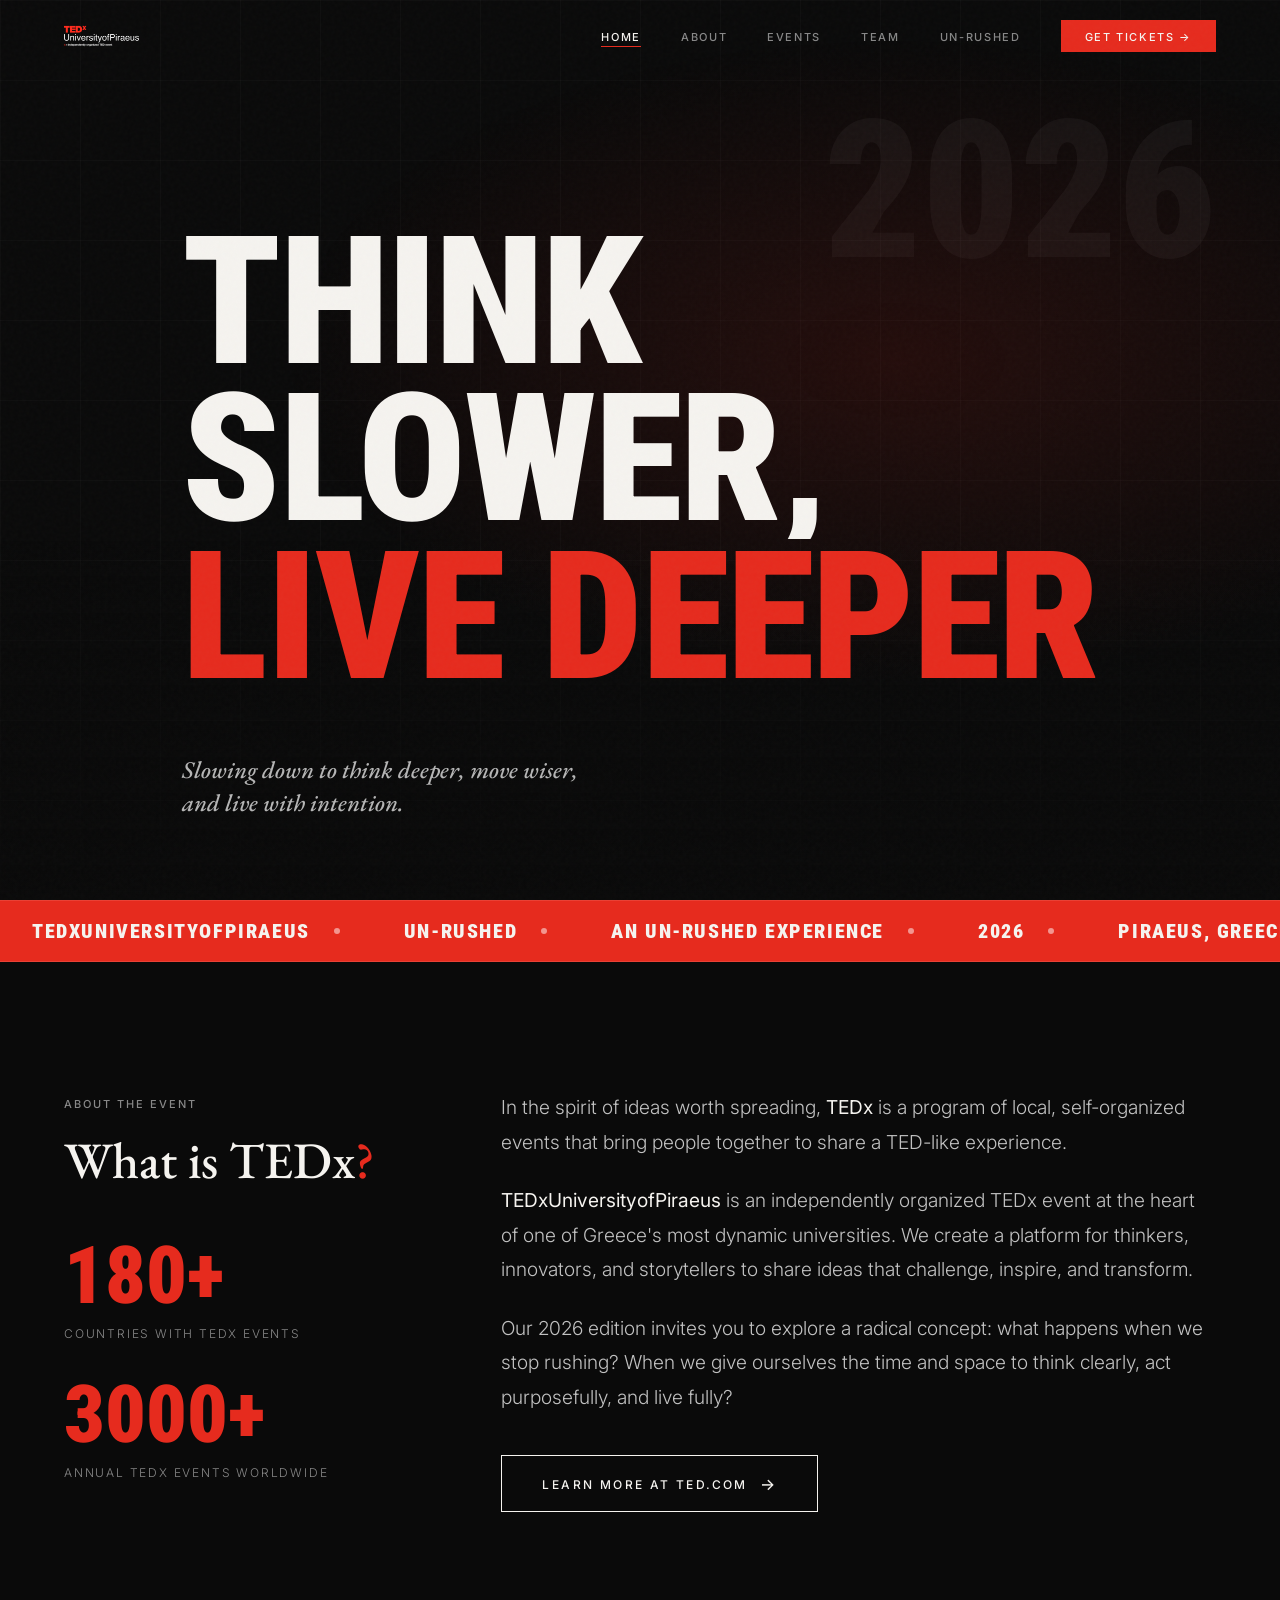
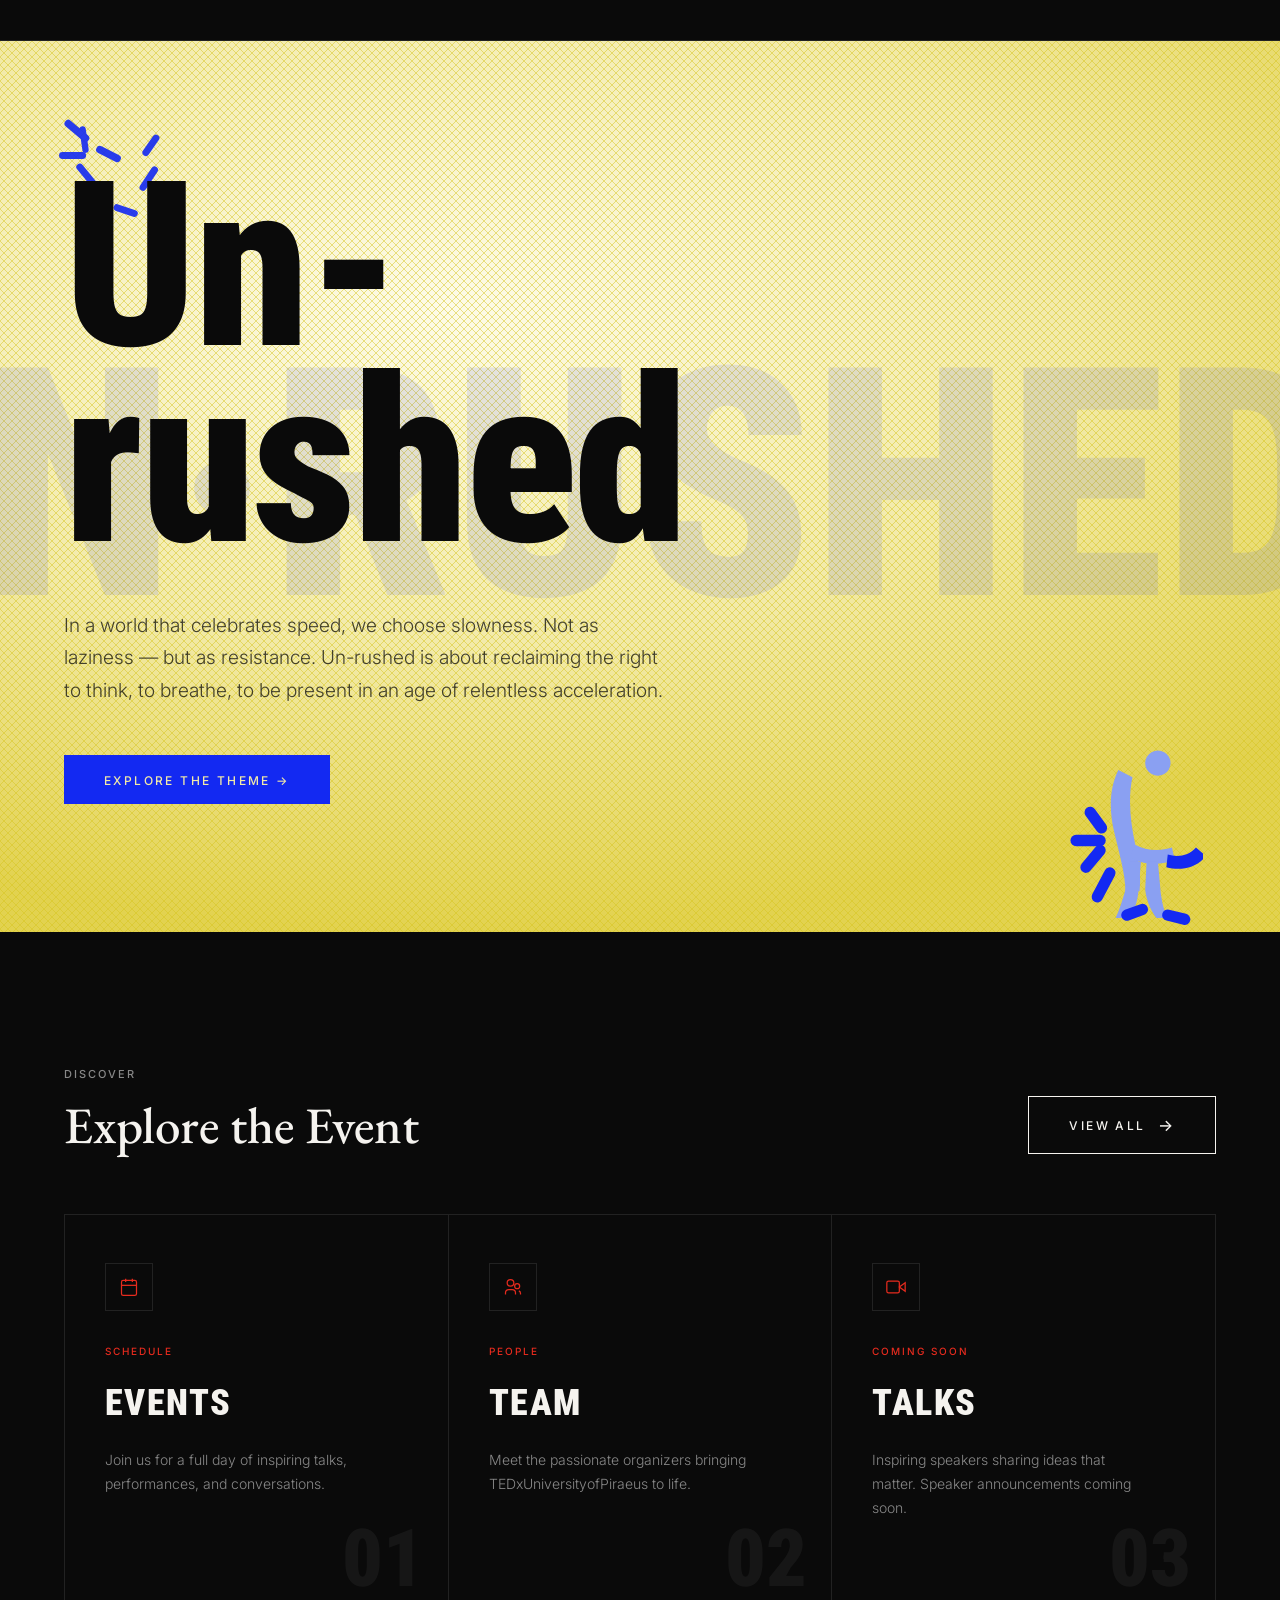
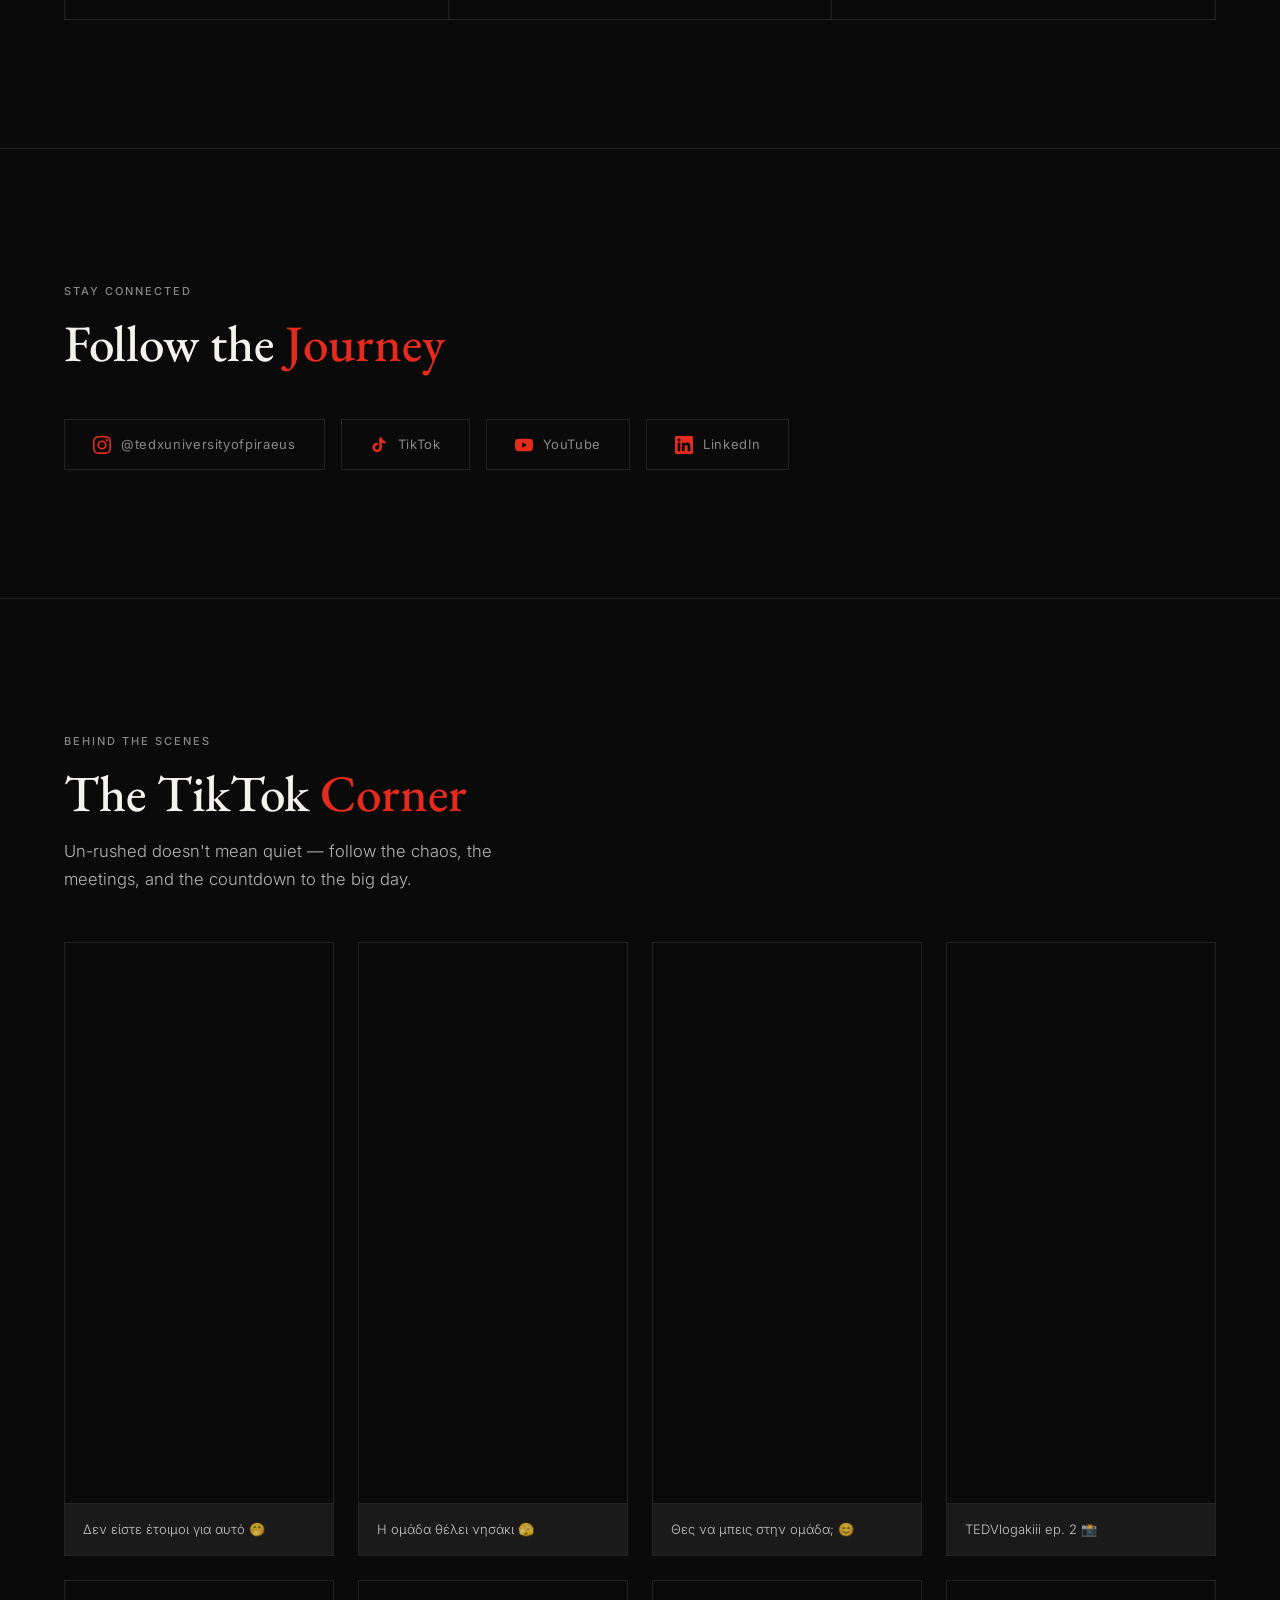
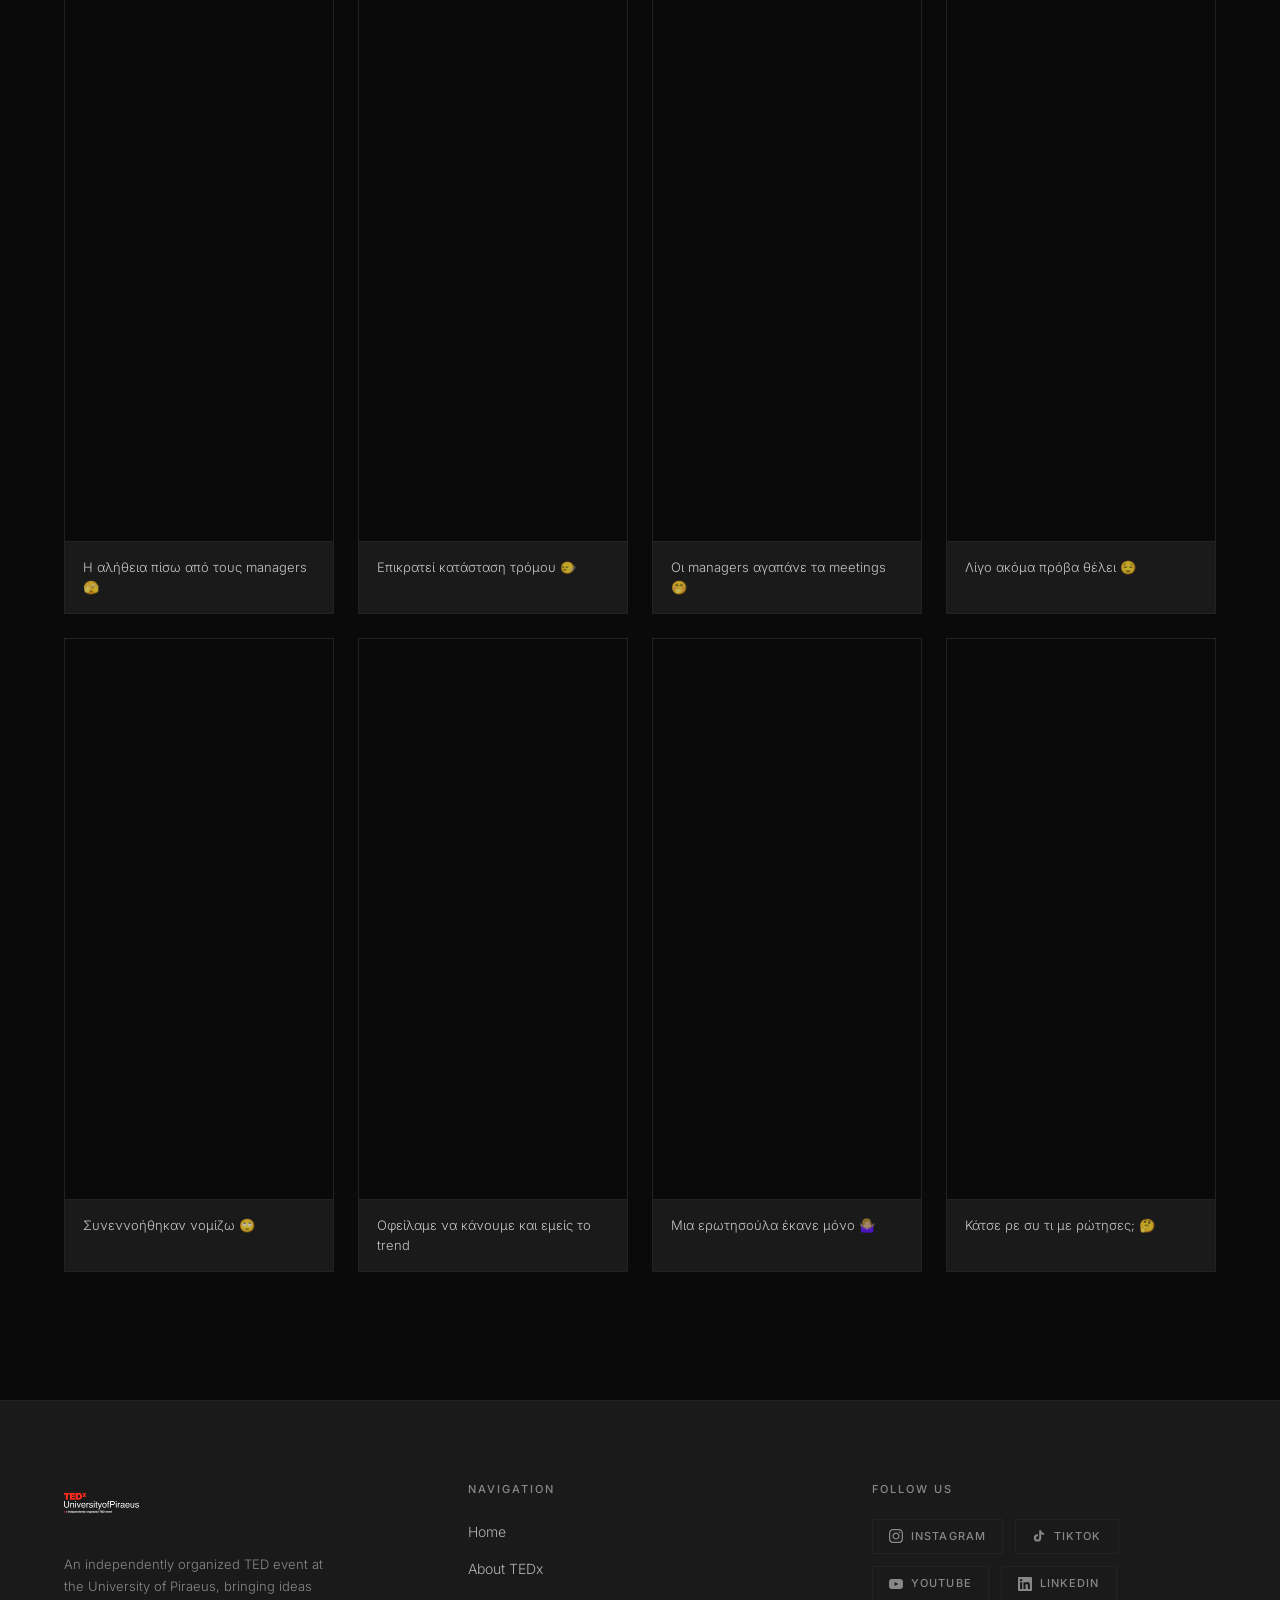
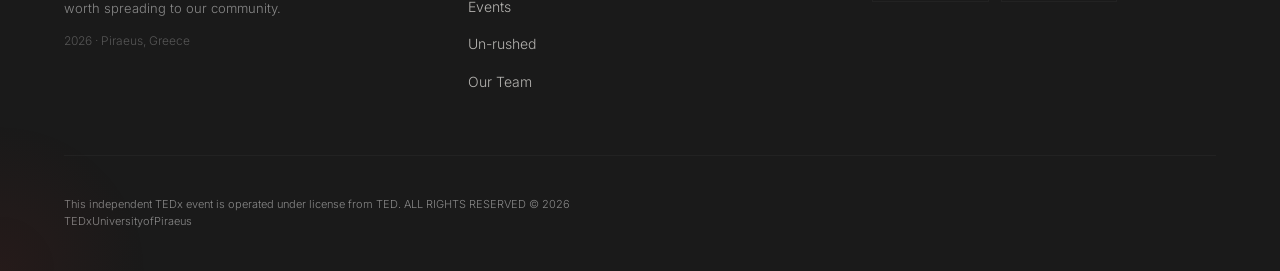
==== commit c985bca7: "unrushed theme change" ====
--- a/index.html
+++ b/index.html
@@ -86,7 +86,7 @@
           Our 2026 edition invites you to explore a radical concept: what happens when we stop rushing? When we give ourselves the time and space to think clearly, act purposefully, and live fully?
         </p>
         <div class="reveal" style="margin-top:40px;">
-          <a href="about.html" class="btn btn-outline btn-arrow">Learn More About Us</a>
+          <a href="https://www.ted.com/" target="_blank" rel="noopener" class="btn btn-outline btn-arrow">Learn More at TED.com</a>
         </div>
       </div>
     </div>
@@ -96,10 +96,11 @@
 <!-- ═══════════════════════════════════════
      THEME HIGHLIGHT
 ═══════════════════════════════════════ -->
-<section class="theme-section">
-  <div class="theme-bg-text">UN-RUSHED</div>
+<section class="theme-section ur-halftone">
+  <div class="theme-bg-text">UN·RUSHED</div>
+  <img src="images/unrushed/blob-cluster.svg" alt="" class="ur-blob" style="top:8%;left:4%;width:clamp(80px,9vw,150px);">
+  <img src="images/unrushed/sitting-figure.svg" alt="" class="ur-blob" style="bottom:0;right:6%;width:clamp(100px,11vw,170px);opacity:1;">
   <div class="container theme-content">
-    <div class="theme-label reveal">2026 Theme</div>
     <div class="theme-title reveal">Un-<br>rushed</div>
     <p class="theme-desc reveal">
       In a world that celebrates speed, we choose slowness. Not as laziness — but as resistance. Un-rushed is about reclaiming the right to think, to breathe, to be present in an age of relentless acceleration.
@@ -166,32 +167,6 @@
 </section>
 
 <!-- ═══════════════════════════════════════
-     STATS
-═══════════════════════════════════════ -->
-<div class="stats-strip">
-  <div class="container">
-    <div class="stats-grid stagger-group">
-      <div class="stat-item reveal">
-        <div class="stat-item-number"><span data-count="1">0</span><span>st</span></div>
-        <div class="stat-item-label">Edition 2026</div>
-      </div>
-      <div class="stat-item reveal">
-        <div class="stat-item-number"><span data-count="8">0</span><span>+</span></div>
-        <div class="stat-item-label">Speakers</div>
-      </div>
-      <div class="stat-item reveal">
-        <div class="stat-item-number"><span data-count="300">0</span><span>+</span></div>
-        <div class="stat-item-label">Attendees</div>
-      </div>
-      <div class="stat-item reveal">
-        <div class="stat-item-number"><span data-count="1">0</span></div>
-        <div class="stat-item-label">Unforgettable Day</div>
-      </div>
-    </div>
-  </div>
-</div>
-
-<!-- ═══════════════════════════════════════
      SOCIAL
 ═══════════════════════════════════════ -->
 <section class="social-section section">
--- a/css/style.css
+++ b/css/style.css
@@ -13,6 +13,12 @@
   --gray-light: #888;
   --gray-line: #222;
 
+  /* Un-rushed sub-theme */
+  --ur-yellow: #f2eaa8;
+  --ur-yellow-deep: #e2d24f;
+  --ur-blue: #1329f2;
+  --ur-blue-soft: #8aa0f2;
+
   --font-display: 'Roboto Condensed', sans-serif;
   --font-serif: 'EB Garamond', serif;
   --font-body: 'Inter', sans-serif;
@@ -65,6 +71,36 @@
 a {
   color: inherit;
   text-decoration: none;
+}
+
+/* ── UN-RUSHED sub-theme utilities (yellow halftone + blue accent) ── */
+.ur-halftone {
+  background-color: var(--ur-yellow);
+  background-image:
+    url('../images/unrushed/halftone-yellow.png'),
+    radial-gradient(ellipse 90% 70% at 35% 30%, #fdfbe8 0%, var(--ur-yellow) 55%, var(--ur-yellow-deep) 100%);
+  background-repeat: repeat, no-repeat;
+  background-size: 32px 32px, cover;
+}
+
+.ur-blob {
+  position: absolute;
+  pointer-events: none;
+  opacity: 0.9;
+}
+
+.ur-wordmark {
+  display: inline-flex;
+  align-items: center;
+  gap: 0.35em;
+}
+
+.ur-wordmark-dot {
+  display: inline-block;
+  width: 0.14em;
+  height: 0.14em;
+  border-radius: 50%;
+  background: var(--ur-blue);
 }
 
 img {
--- a/css/index.css
+++ b/css/index.css
@@ -220,9 +220,8 @@
       font-weight: 400;
     }
 
-    /* ── THEME SECTION ── */
+    /* ── THEME SECTION (Un-rushed sub-theme: yellow halftone + blue) ── */
     .theme-section {
-      background: var(--red);
       padding: var(--section-pad) 0;
       position: relative;
       overflow: hidden;
@@ -236,7 +235,7 @@
       font-family: var(--font-display);
       font-weight: 900;
       font-size: clamp(160px, 25vw, 400px);
-      color: rgba(0,0,0,0.12);
+      color: rgba(19,41,242,0.1);
       line-height: 1;
       pointer-events: none;
       white-space: nowrap;
@@ -252,7 +251,7 @@
       font-weight: 500;
       letter-spacing: 0.2em;
       text-transform: uppercase;
-      color: rgba(255,255,255,0.6);
+      color: var(--ur-blue);
       margin-bottom: 32px;
       display: flex;
       align-items: center;
@@ -264,7 +263,7 @@
       display: block;
       width: 32px;
       height: 1px;
-      background: rgba(255,255,255,0.4);
+      background: var(--ur-blue);
     }
 
     .theme-title {
@@ -272,7 +271,7 @@
       font-weight: 900;
       font-size: clamp(80px, 18vw, 280px);
       line-height: 0.85;
-      color: var(--white);
+      color: var(--black);
       letter-spacing: -0.01em;
       margin-bottom: 48px;
     }
@@ -280,7 +279,7 @@
     .theme-desc {
       max-width: 600px;
       font-size: clamp(16px, 1.5vw, 20px);
-      color: rgba(255,255,255,0.85);
+      color: rgba(10,10,10,0.75);
       line-height: 1.7;
     }
 
@@ -289,8 +288,8 @@
     }
 
     .btn-white {
-      background: var(--white);
-      color: var(--red);
+      background: var(--ur-blue);
+      color: var(--ur-yellow);
       font-family: var(--font-body);
       font-size: 12px;
       font-weight: 500;
@@ -305,7 +304,7 @@
 
     .btn-white:hover {
       background: var(--black);
-      color: var(--white);
+      color: var(--ur-yellow);
       transform: translateY(-2px);
     }
 
@@ -566,9 +565,4 @@
       .hero-meta { align-items: flex-start; text-align: left; }
       .stats-grid { grid-template-columns: 1fr; }
       .hero-bottom { flex-direction: column; }
-      .tiktok-grid { grid-template-columns: 1fr 1fr; }
-    }
-
-    @media (max-width: 480px) {
-      .tiktok-grid { grid-template-columns: 1fr; }
     }
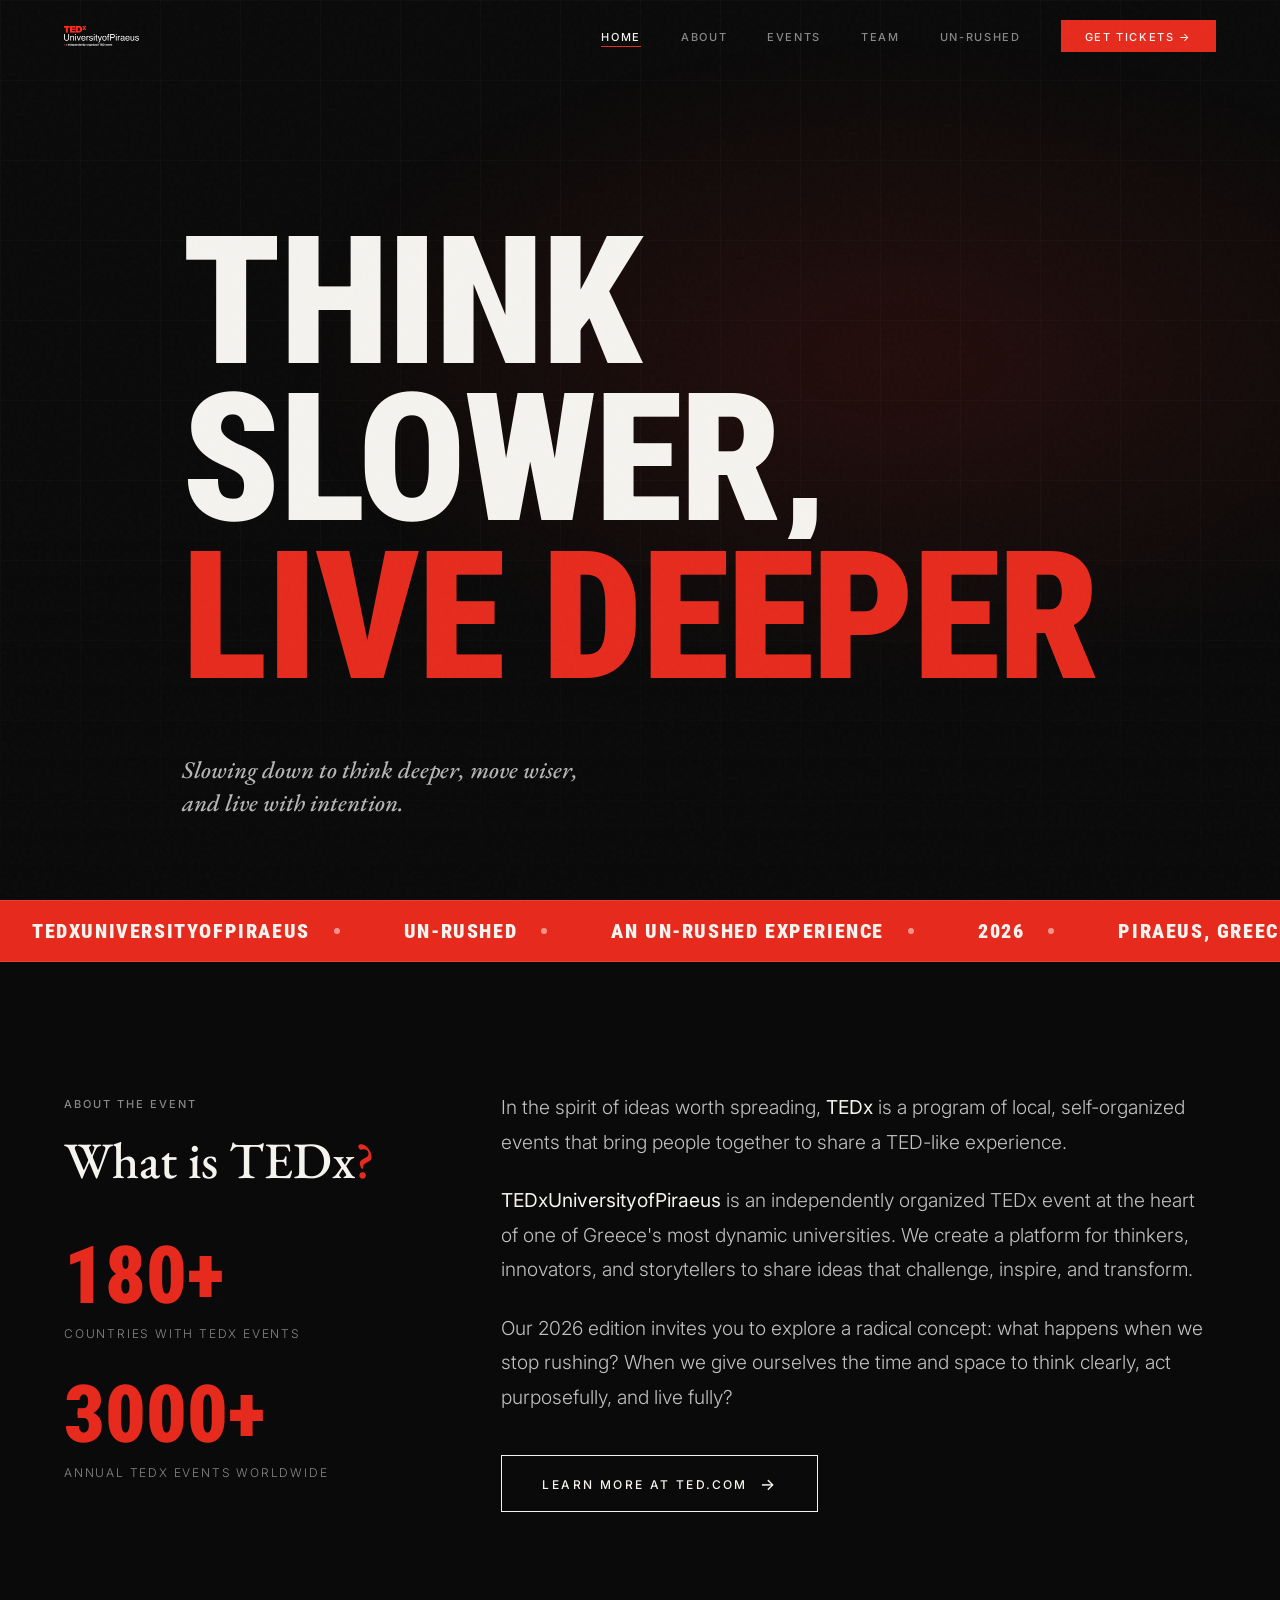
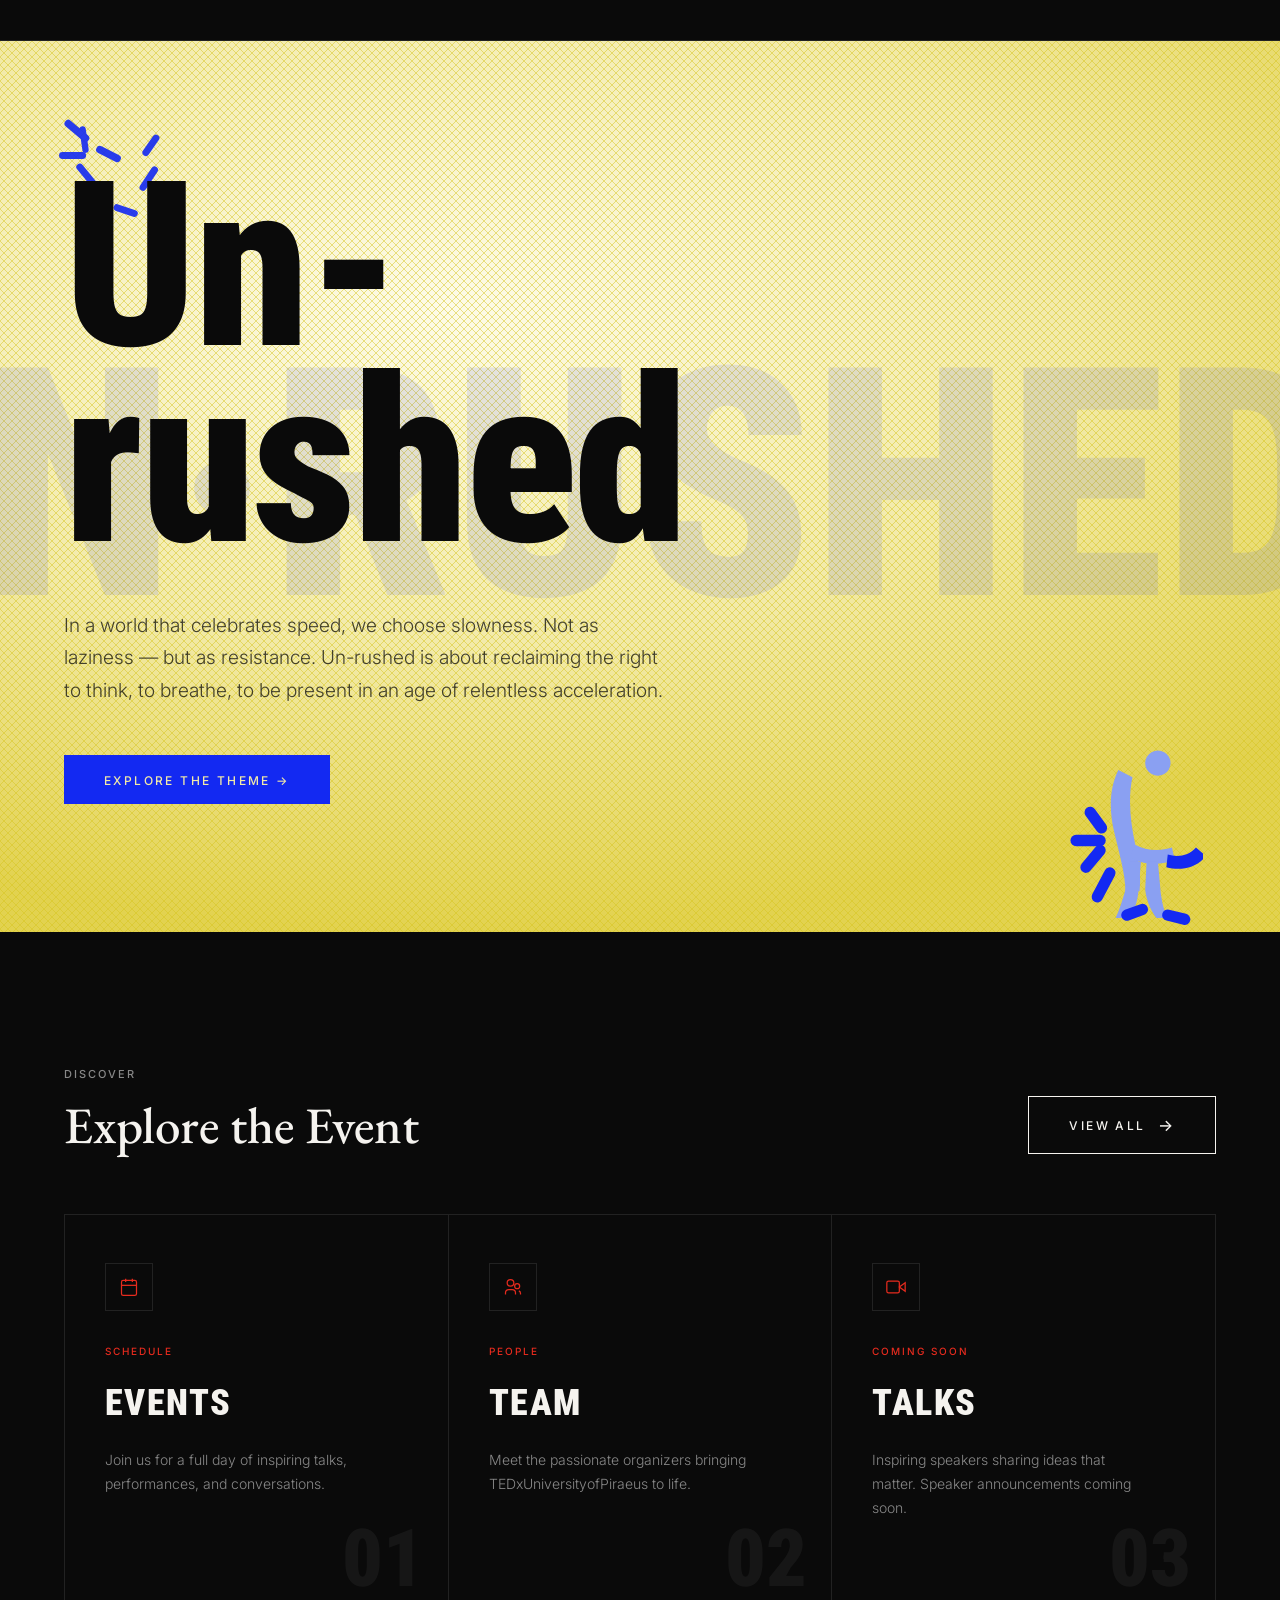
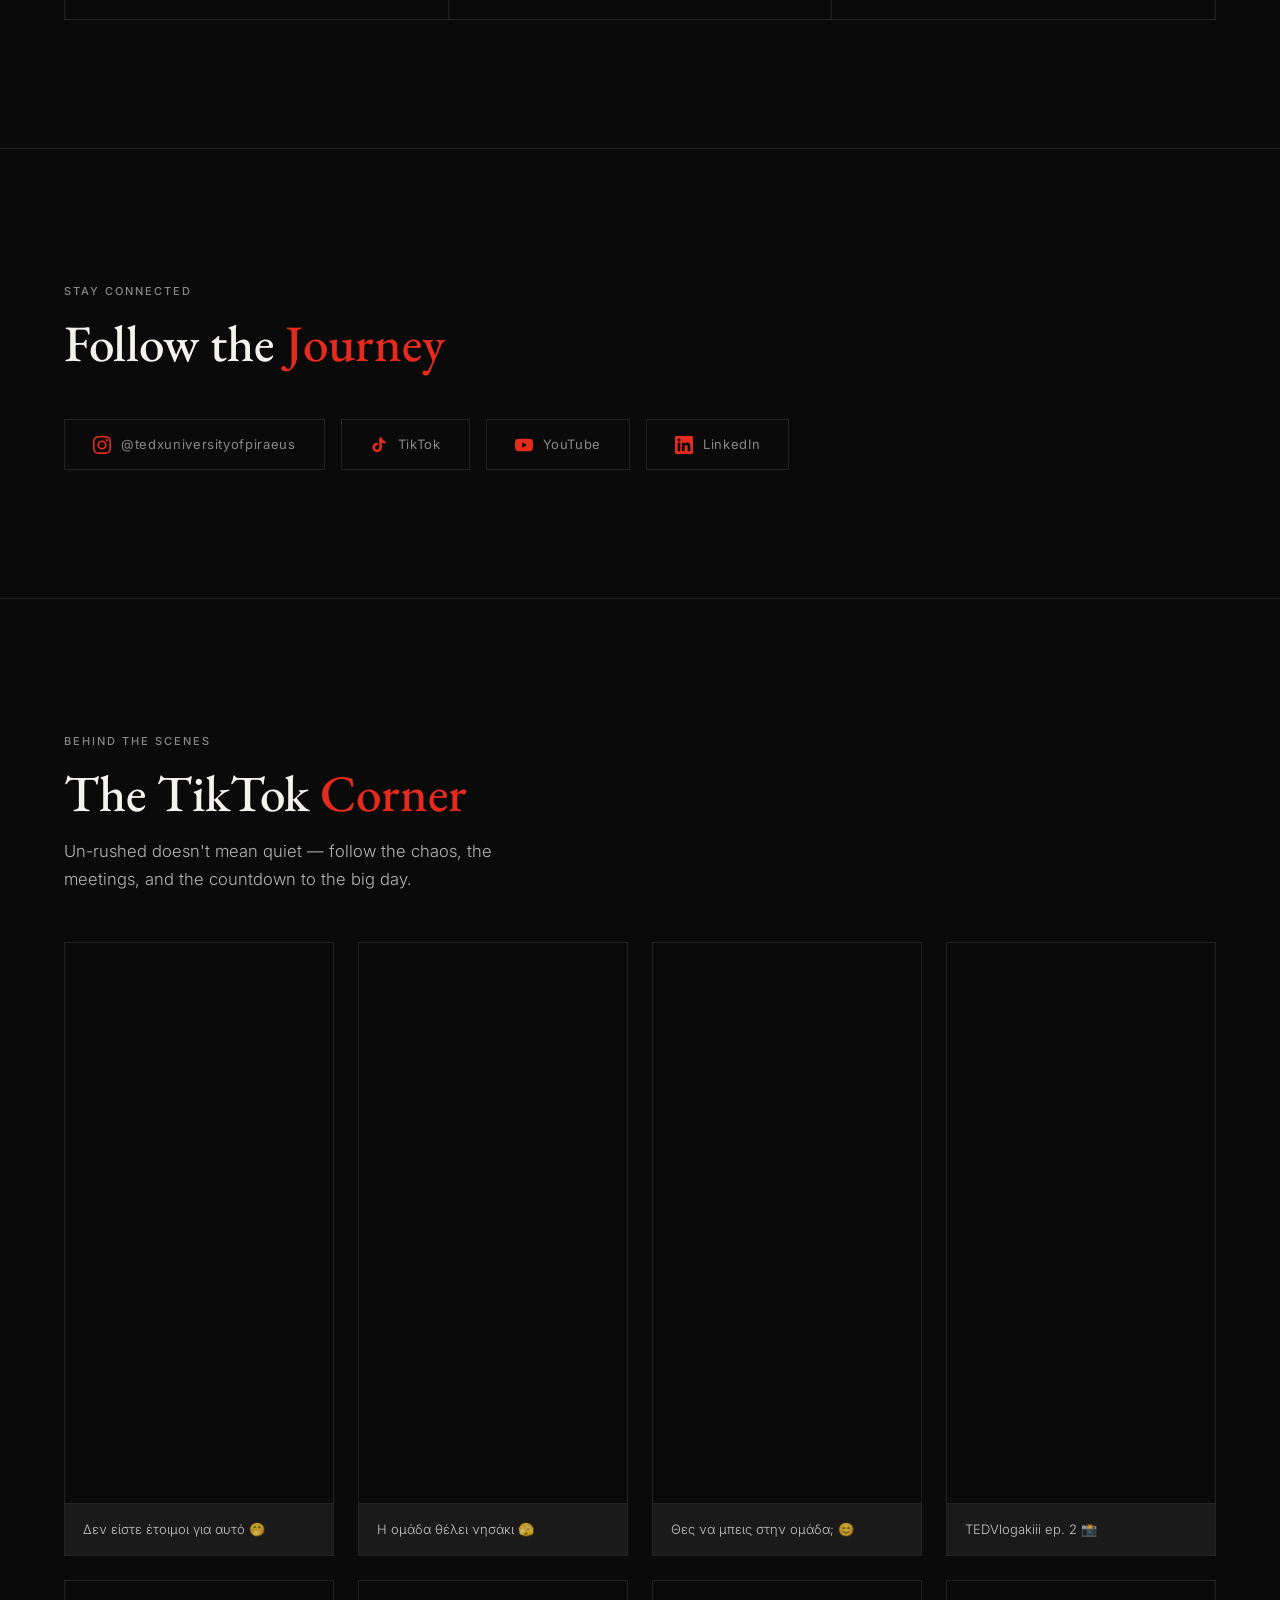
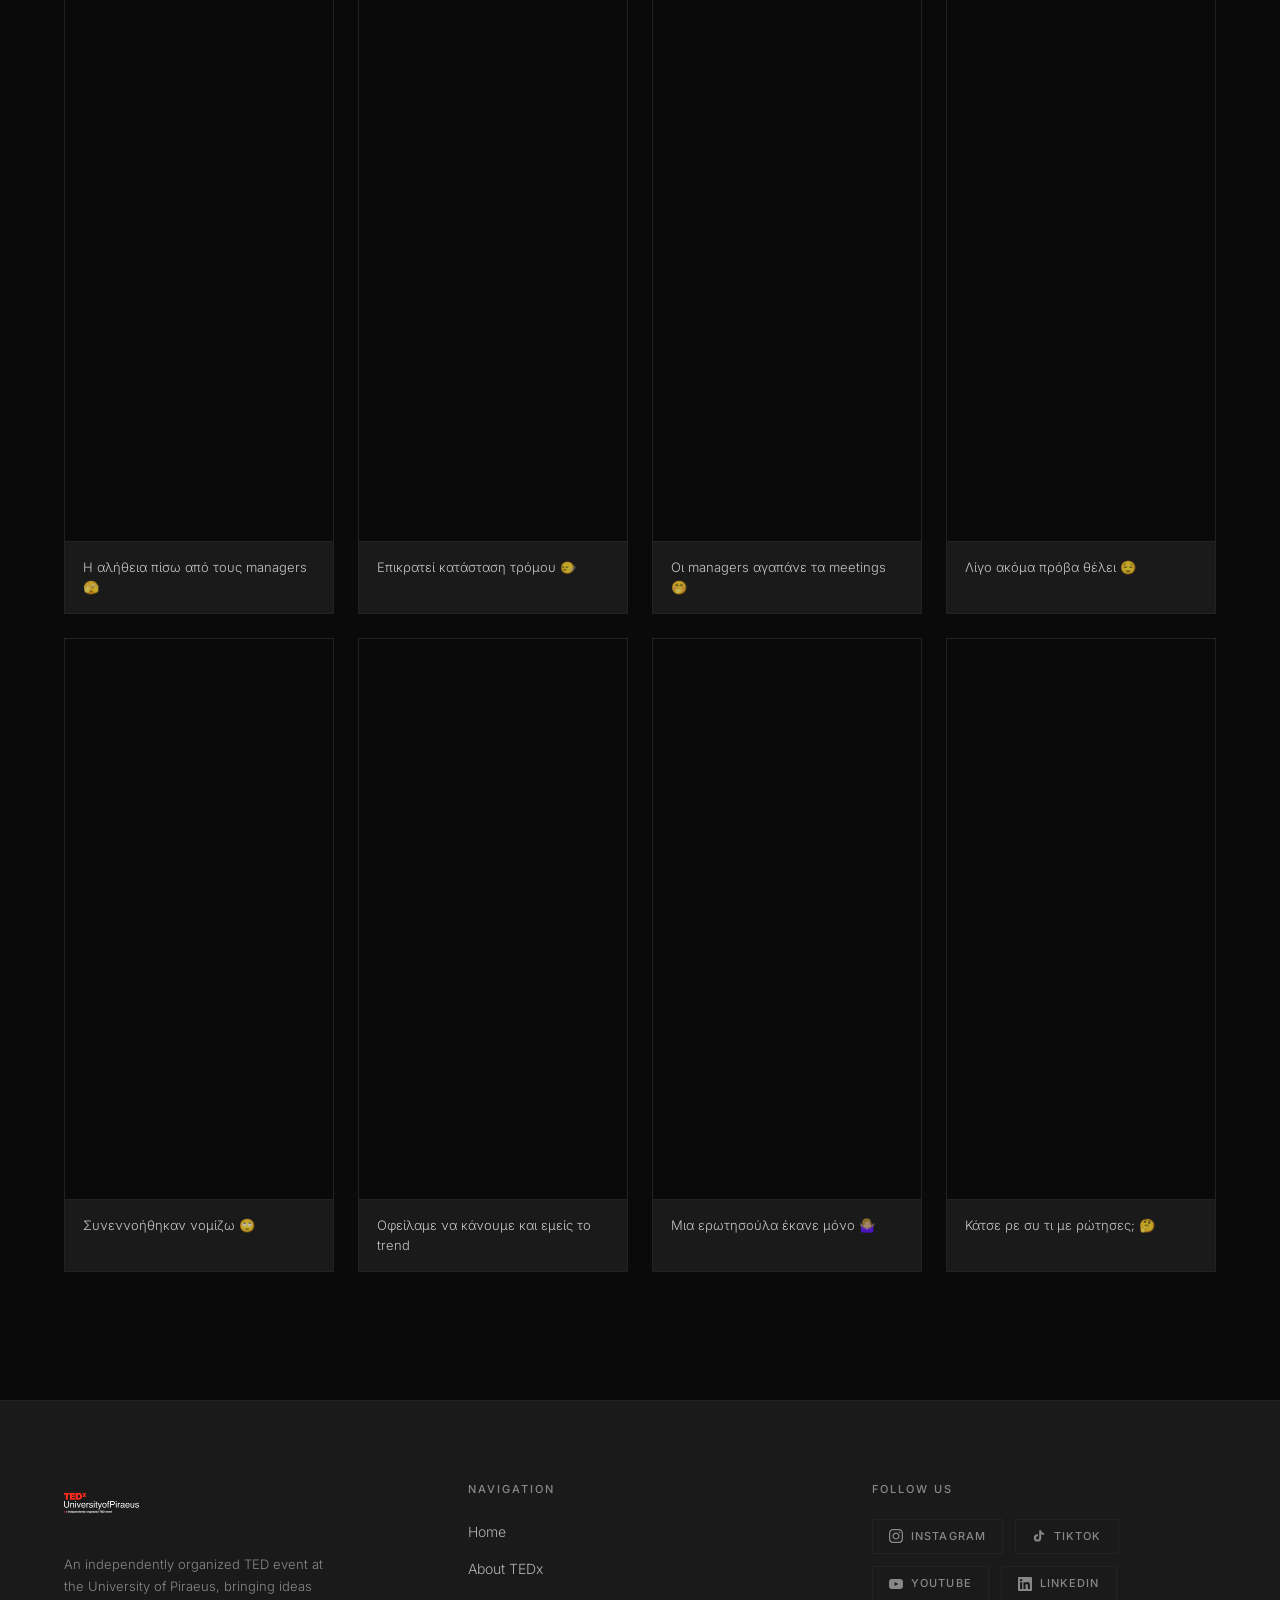
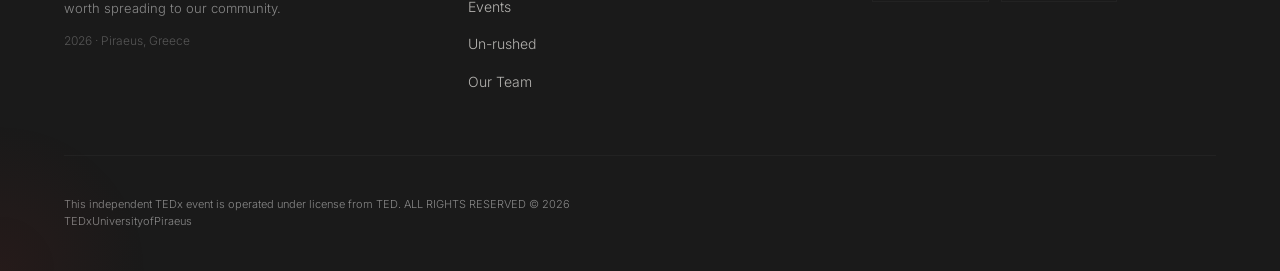
==== commit be6da2a4: "text changes" ====
--- a/index.html
+++ b/index.html
@@ -19,7 +19,6 @@
 <section class="hero">
   <div class="hero-grid-lines"></div>
   <div class="hero-bg"></div>
-  <div class="hero-year">2026</div>
 
   <div class="container hero-content">
     <h1>
--- a/css/index.css
+++ b/css/index.css
@@ -31,19 +31,6 @@
       z-index: 0;
     }
 
-    .hero-year {
-      position: absolute;
-      top: calc(var(--nav-height) + 24px);
-      right: clamp(20px, 5vw, 80px);
-      font-family: var(--font-display);
-      font-weight: 900;
-      font-size: clamp(80px, 15vw, 200px);
-      color: rgba(255,255,255,0.04);
-      line-height: 1;
-      z-index: 1;
-      pointer-events: none;
-    }
-
     .hero-content {
       position: relative;
       z-index: 2;
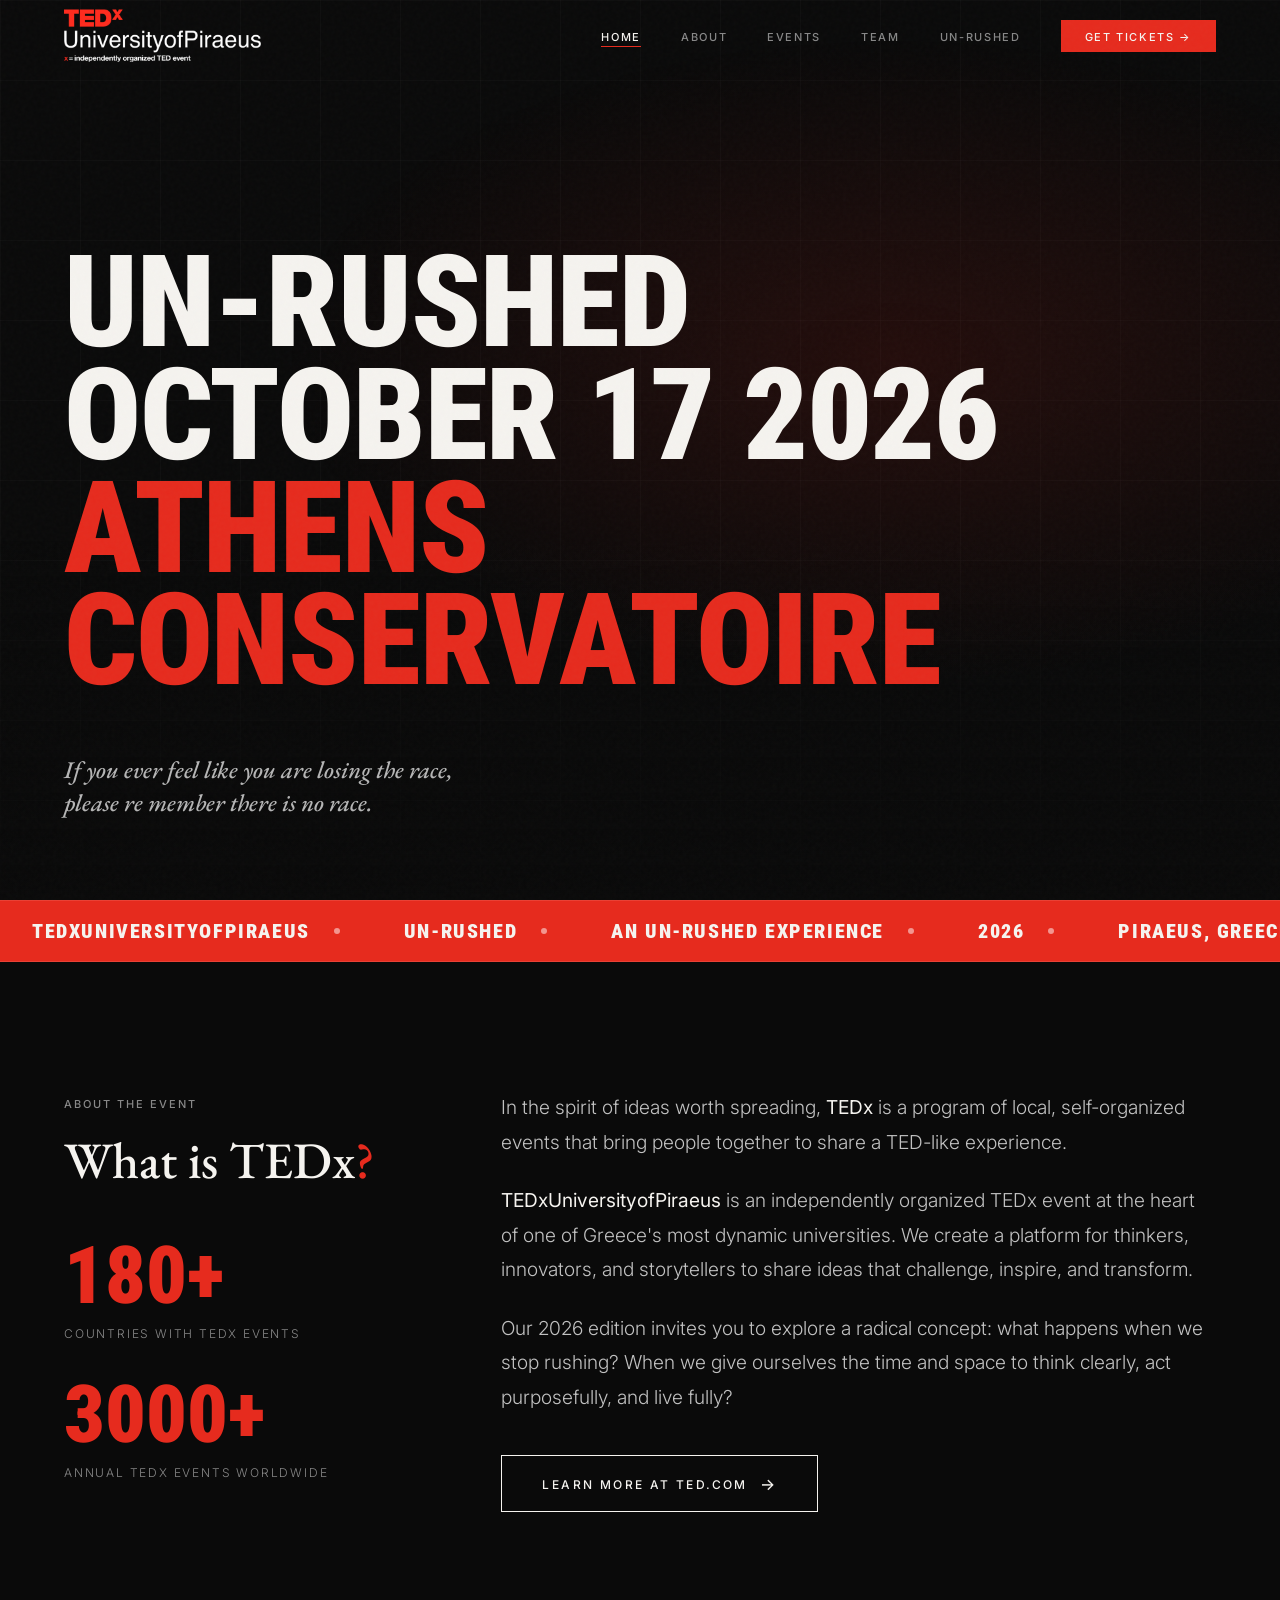
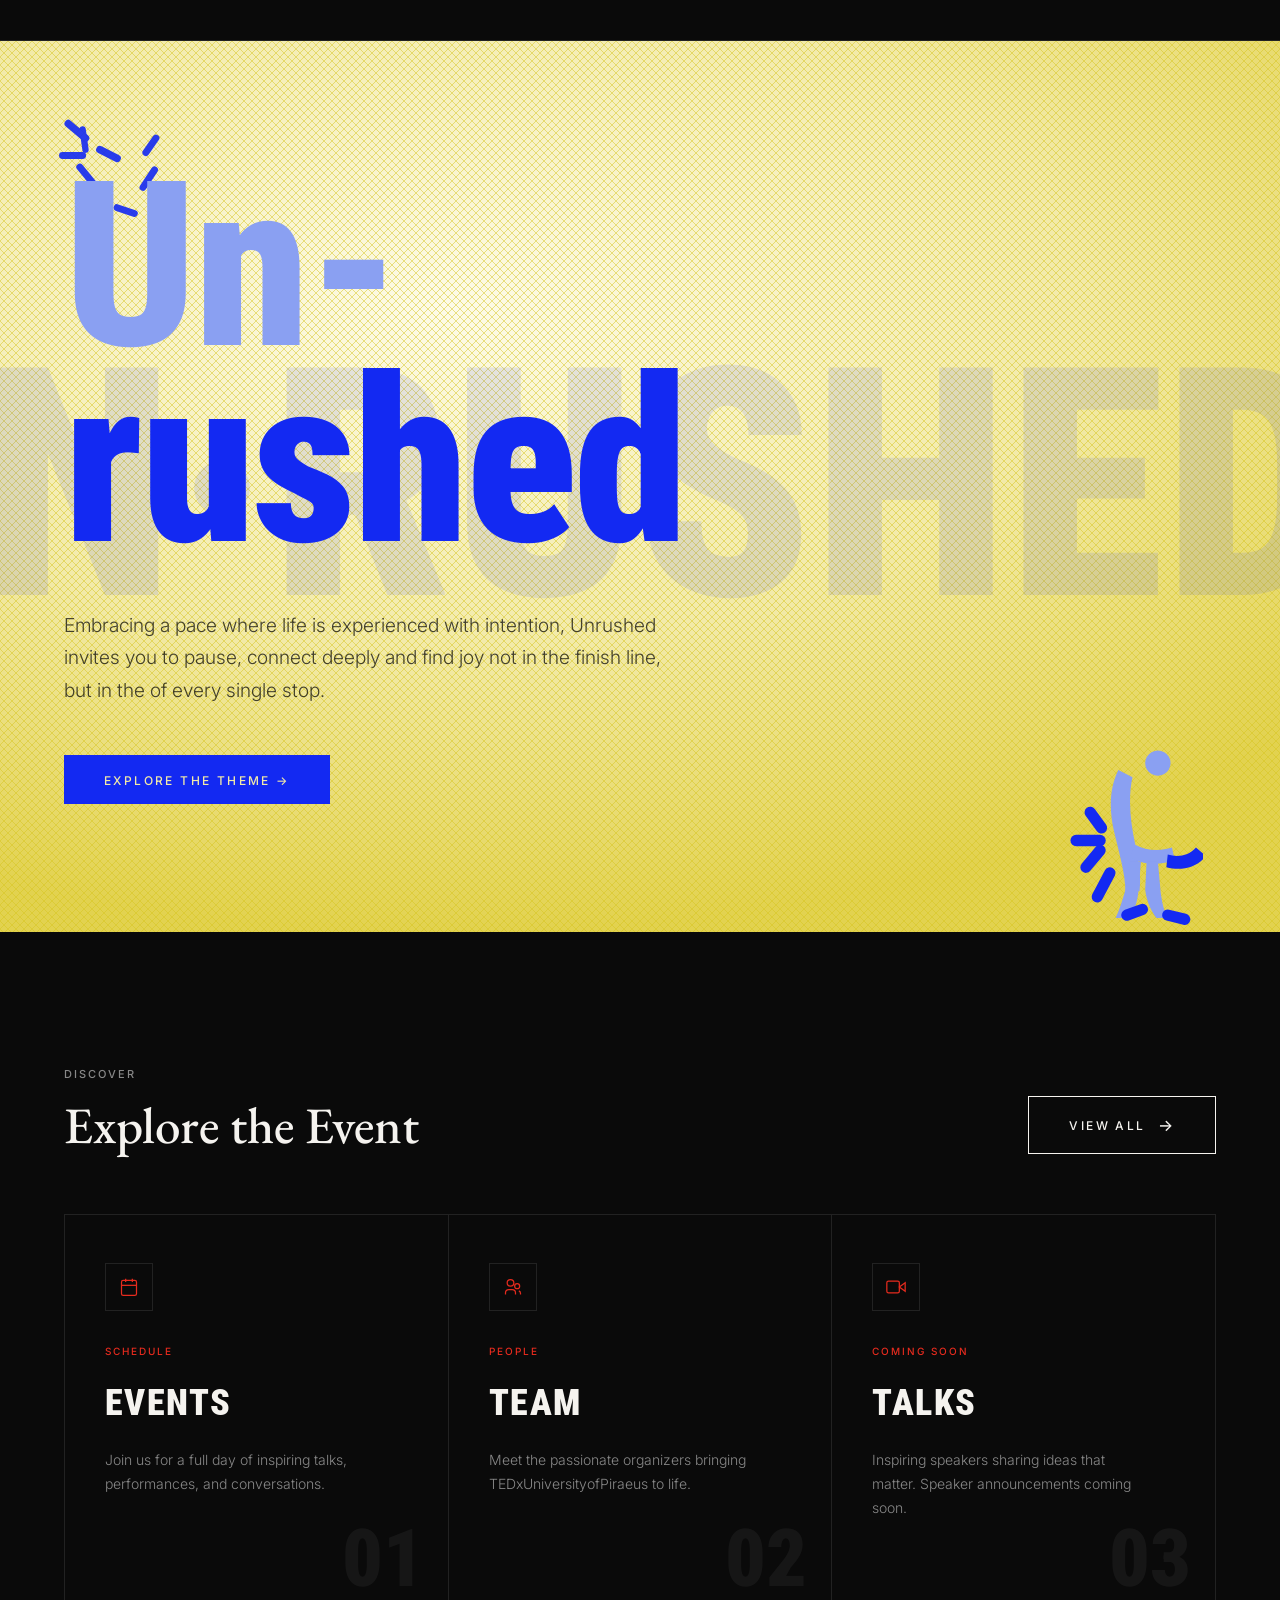
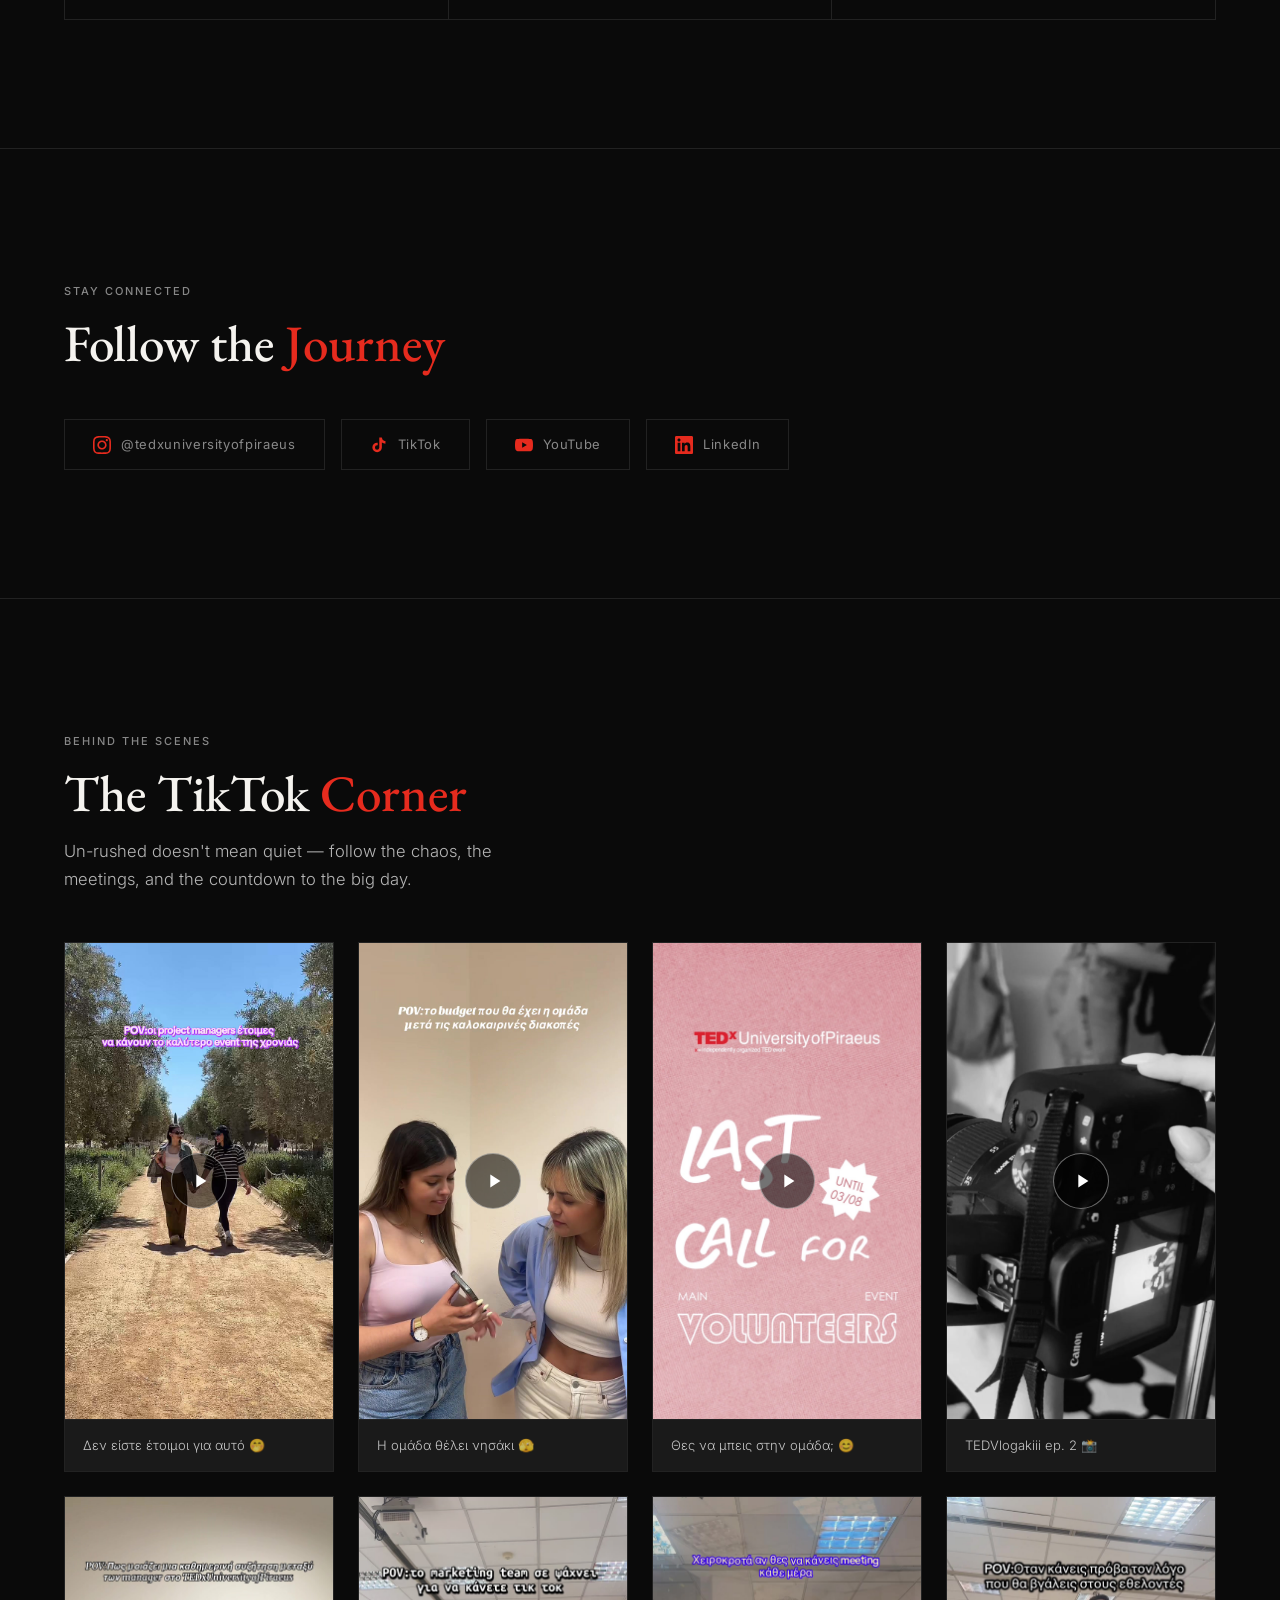
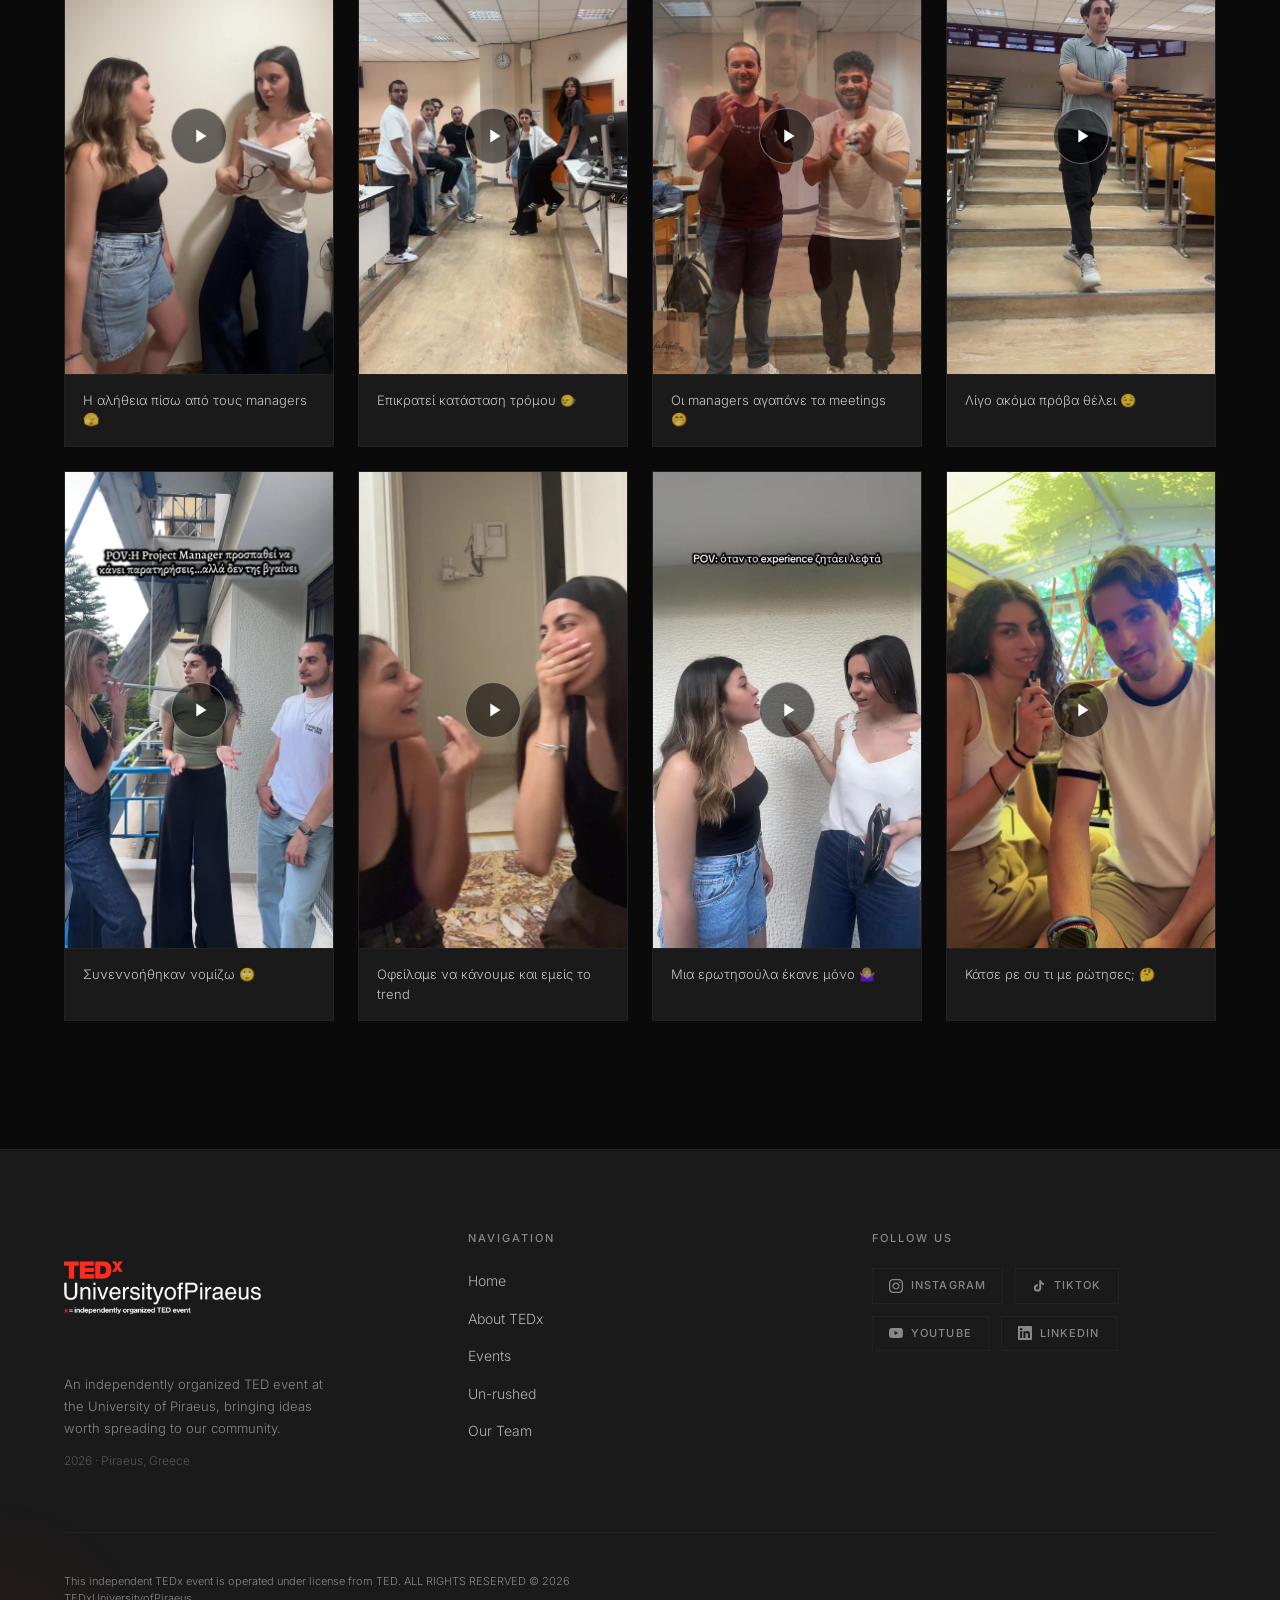
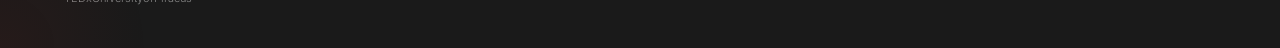
==== commit d037b100: "Add files via upload" ====
--- a/index.html
+++ b/index.html
@@ -23,19 +23,19 @@
   <div class="container hero-content">
     <h1>
       <span class="hero-title-line t-hero">
-        <span class="hero-title-inner delay-1">Think</span>
+        <span class="hero-title-inner delay-1">UN-RUSHED</span>
       </span>
       <span class="hero-title-line t-hero">
-        <span class="hero-title-inner delay-2">Slower,</span>
+        <span class="hero-title-inner delay-2">OCTOBER 17 2026</span>
       </span>
       <span class="hero-title-line t-hero hero-title-red">
-        <span class="hero-title-inner delay-3">Live Deeper</span>
+        <span class="hero-title-inner delay-3">ATHENS CONSERVATOIRE</span>
       </span>
     </h1>
 
     <div class="hero-bottom">
       <p class="hero-tagline anim-fade-up anim-delay-4">
-        Slowing down to think deeper, move wiser, and live with intention.
+        If you ever feel like you are losing the race, please re member there is no race.
       </p>
     </div>
   </div>
@@ -100,9 +100,10 @@
   <img src="images/unrushed/blob-cluster.svg" alt="" class="ur-blob" style="top:8%;left:4%;width:clamp(80px,9vw,150px);">
   <img src="images/unrushed/sitting-figure.svg" alt="" class="ur-blob" style="bottom:0;right:6%;width:clamp(100px,11vw,170px);opacity:1;">
   <div class="container theme-content">
-    <div class="theme-title reveal">Un-<br>rushed</div>
+    <div class="theme-title reveal"><span style="color:var(--ur-blue-soft);">Un-</span><br><span style="color:var(--ur-blue);">rushed</span></div>
     <p class="theme-desc reveal">
-      In a world that celebrates speed, we choose slowness. Not as laziness — but as resistance. Un-rushed is about reclaiming the right to think, to breathe, to be present in an age of relentless acceleration.
+      Embracing a pace where life is experienced with intention, Unrushed invites you to
+      pause, connect deeply and find joy not in the finish line, but in the of every single stop.
     </p>
     <div class="theme-cta reveal">
       <a href="unrushed.html" class="btn-white">
--- a/css/style.css
+++ b/css/style.css
@@ -48,7 +48,7 @@
 }
 
 .nav-logo-img {
-  height: 44px;
+  height: 115px;
   width: auto;
   display: block;
 }
@@ -121,7 +121,7 @@
 .t-hero {
   font-family: var(--font-display);
   font-weight: 900;
-  font-size: clamp(72px, 14vw, 220px);
+  font-size: clamp(60px, 10vw, 200px);
   line-height: 0.88;
   letter-spacing: -0.01em;
   text-transform: uppercase;
--- a/css/index.css
+++ b/css/index.css
@@ -532,6 +532,53 @@
       width: 100% !important;
     }
 
+    .tiktok-card-facade {
+      position: relative;
+      width: 100%;
+      aspect-ratio: 9 / 16;
+      min-height: 0;
+      padding: 0;
+      border: none;
+      cursor: pointer;
+      overflow: hidden;
+      font: inherit;
+    }
+
+    .tiktok-card-facade img {
+      width: 100%;
+      height: 100%;
+      object-fit: cover;
+      display: block;
+      transition: transform 0.4s ease;
+    }
+
+    .tiktok-card:hover .tiktok-card-facade img {
+      transform: scale(1.04);
+    }
+
+    .tiktok-play-icon {
+      position: absolute;
+      inset: 0;
+      margin: auto;
+      width: 56px;
+      height: 56px;
+      border-radius: 50%;
+      background: rgba(0,0,0,0.55);
+      border: 1px solid rgba(255,255,255,0.4);
+      display: flex;
+      align-items: center;
+      justify-content: center;
+      color: #fff;
+      transition: background-color 0.3s ease, border-color 0.3s ease;
+    }
+
+    .tiktok-play-icon svg { margin-left: 2px; }
+
+    .tiktok-card:hover .tiktok-play-icon {
+      background: var(--red);
+      border-color: var(--red);
+    }
+
     .tiktok-card-caption {
       padding: 16px 18px;
       border-top: 1px solid var(--gray-line);
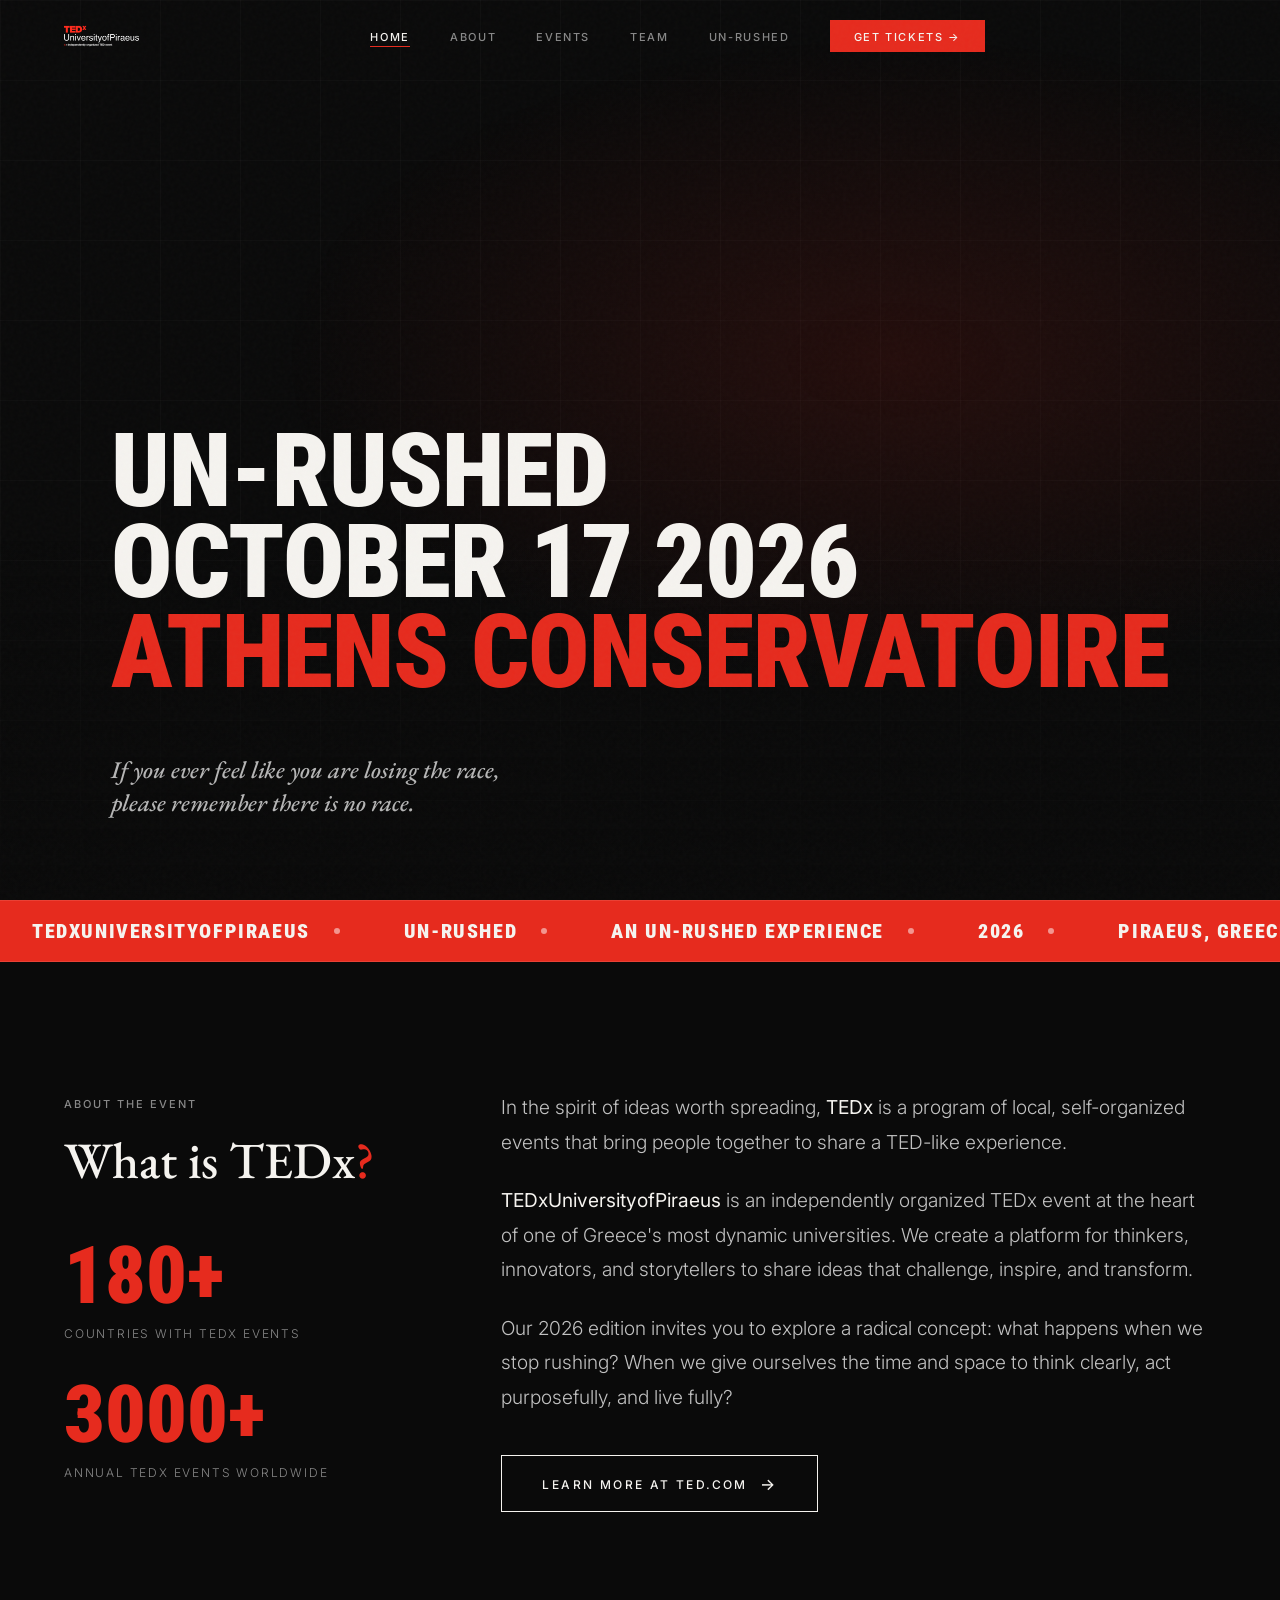
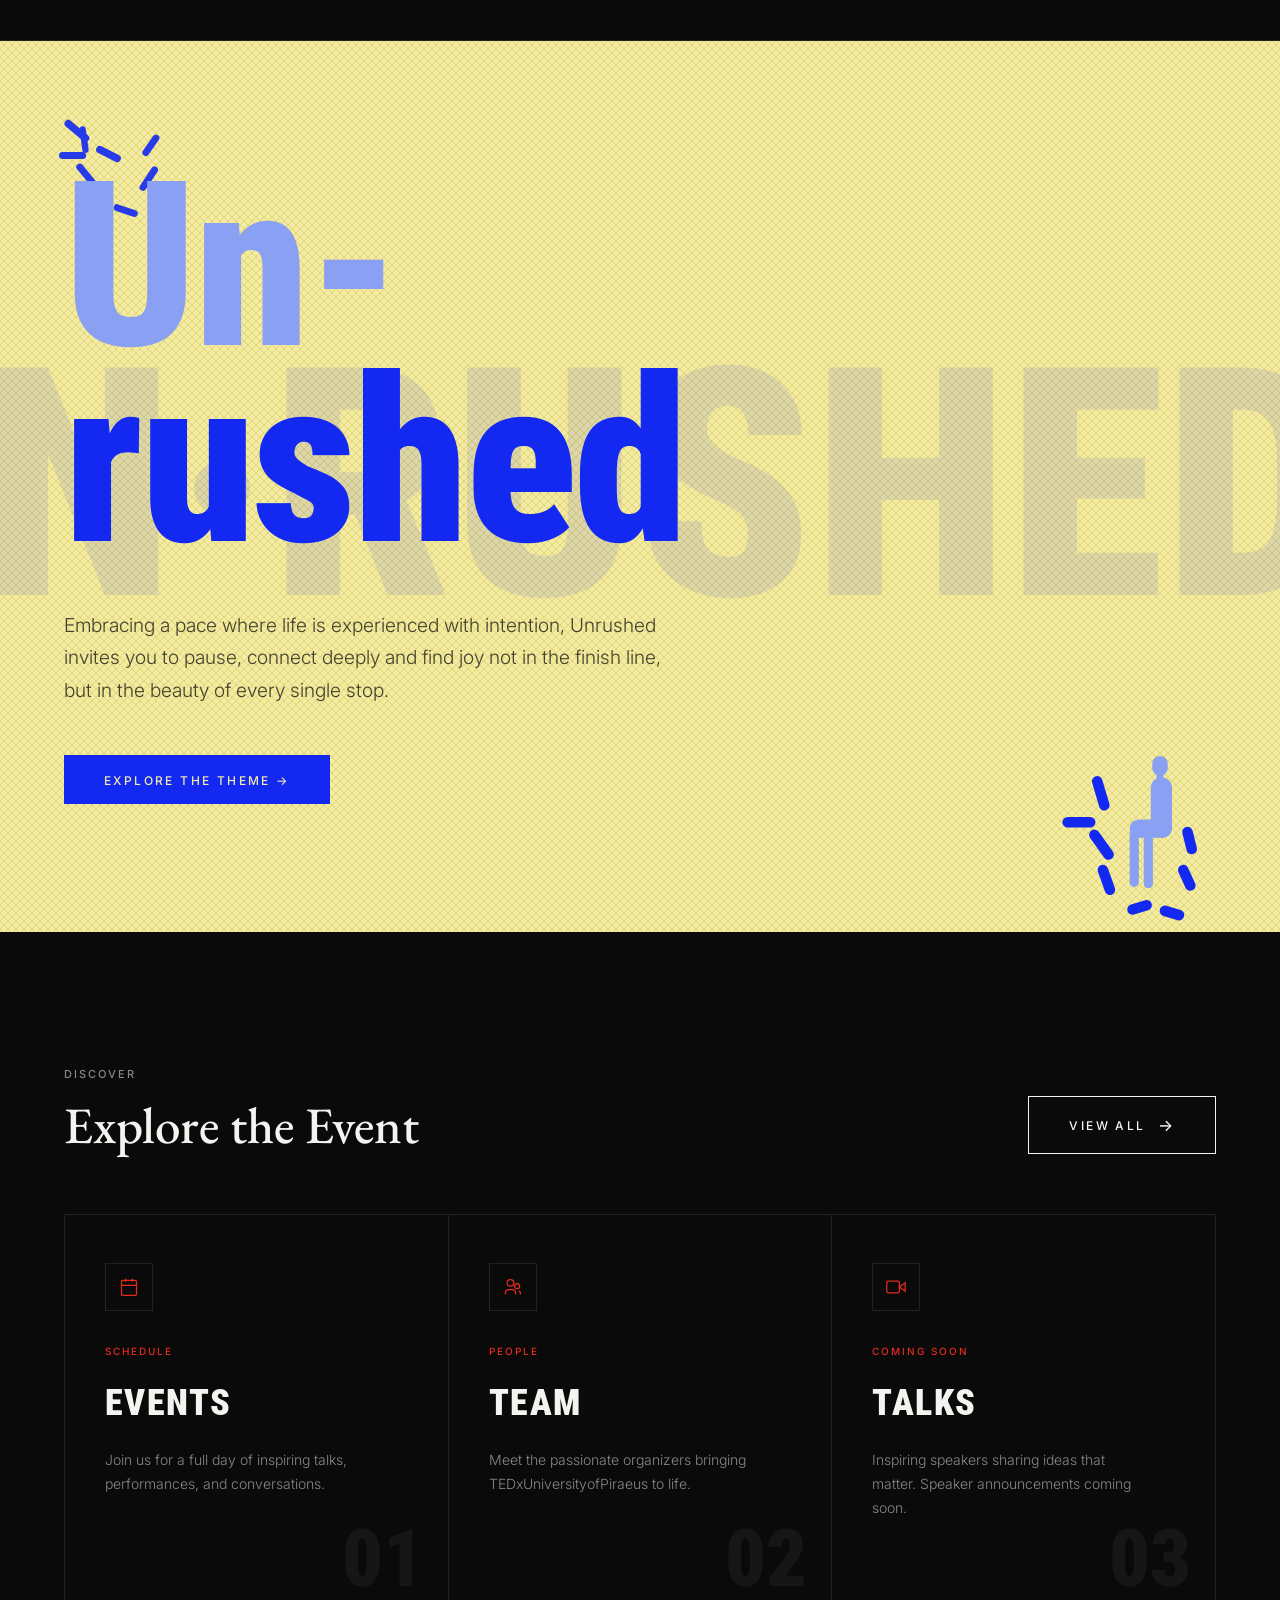
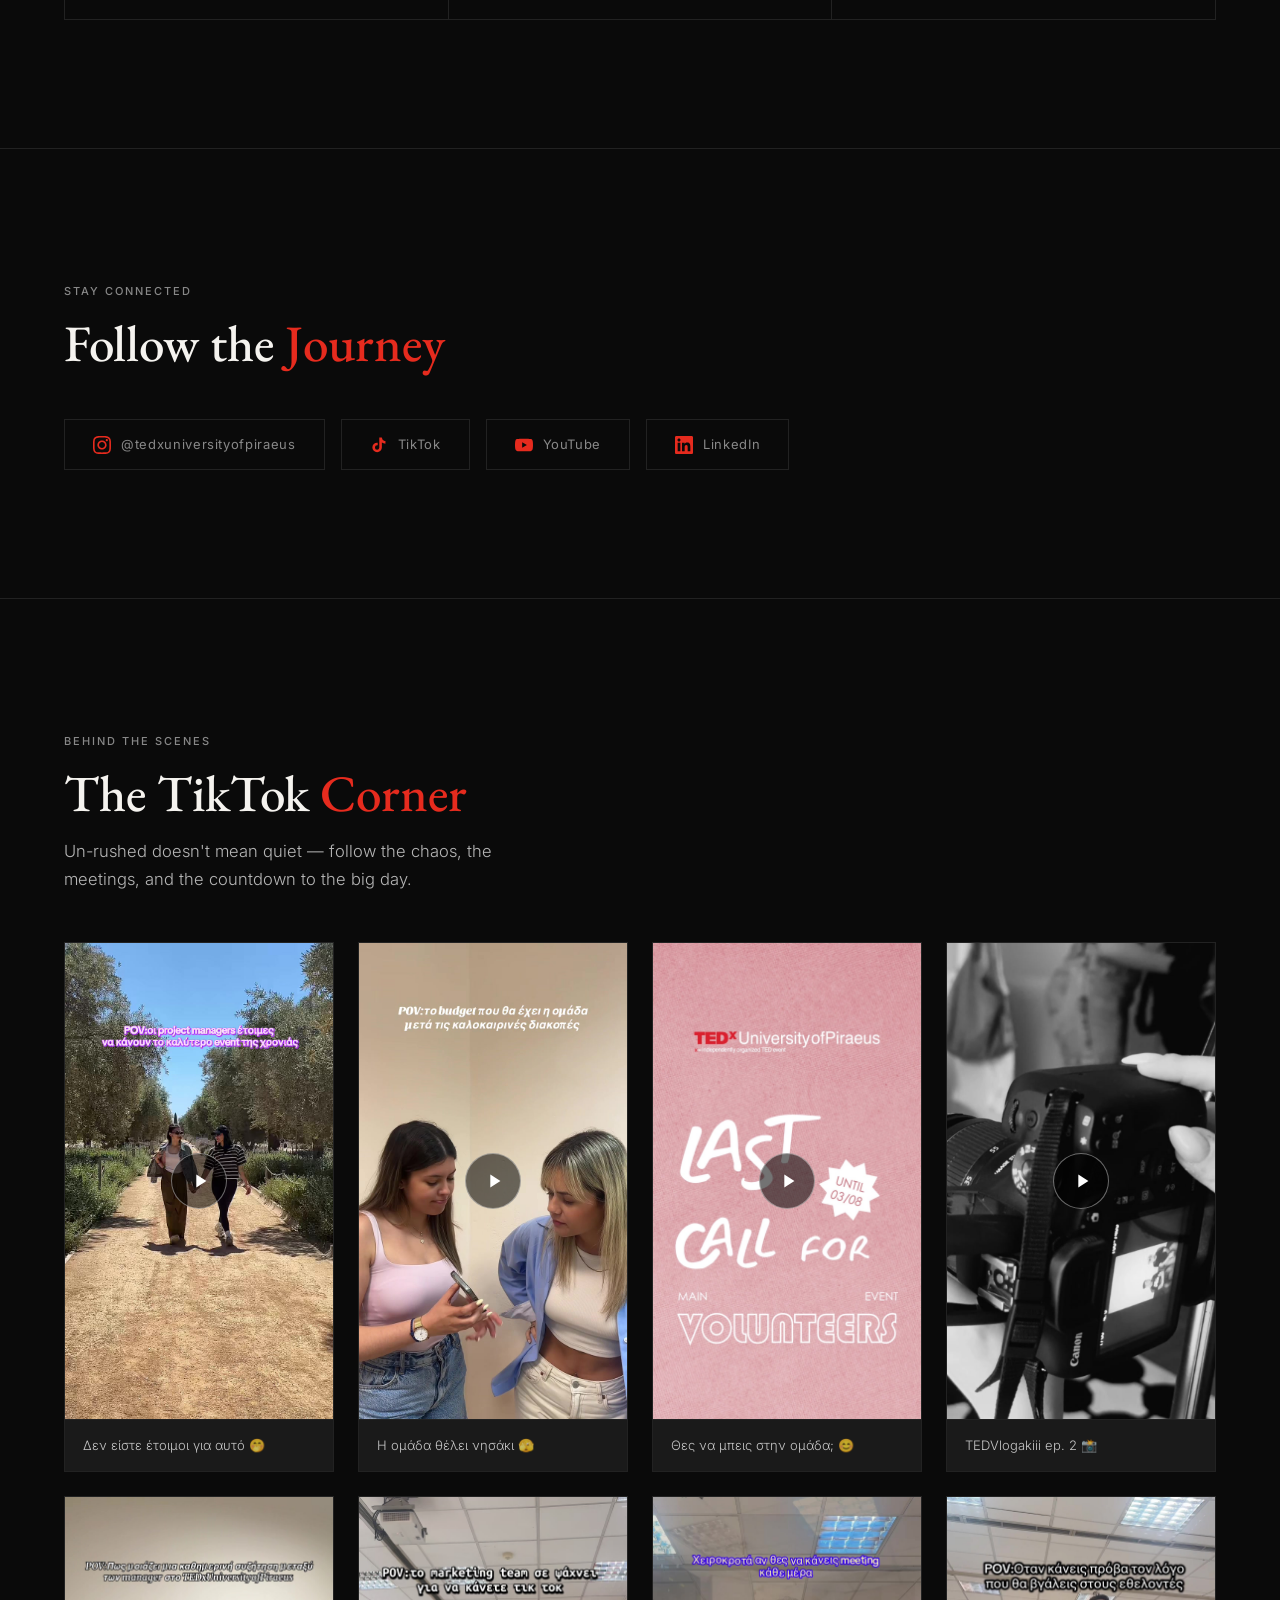
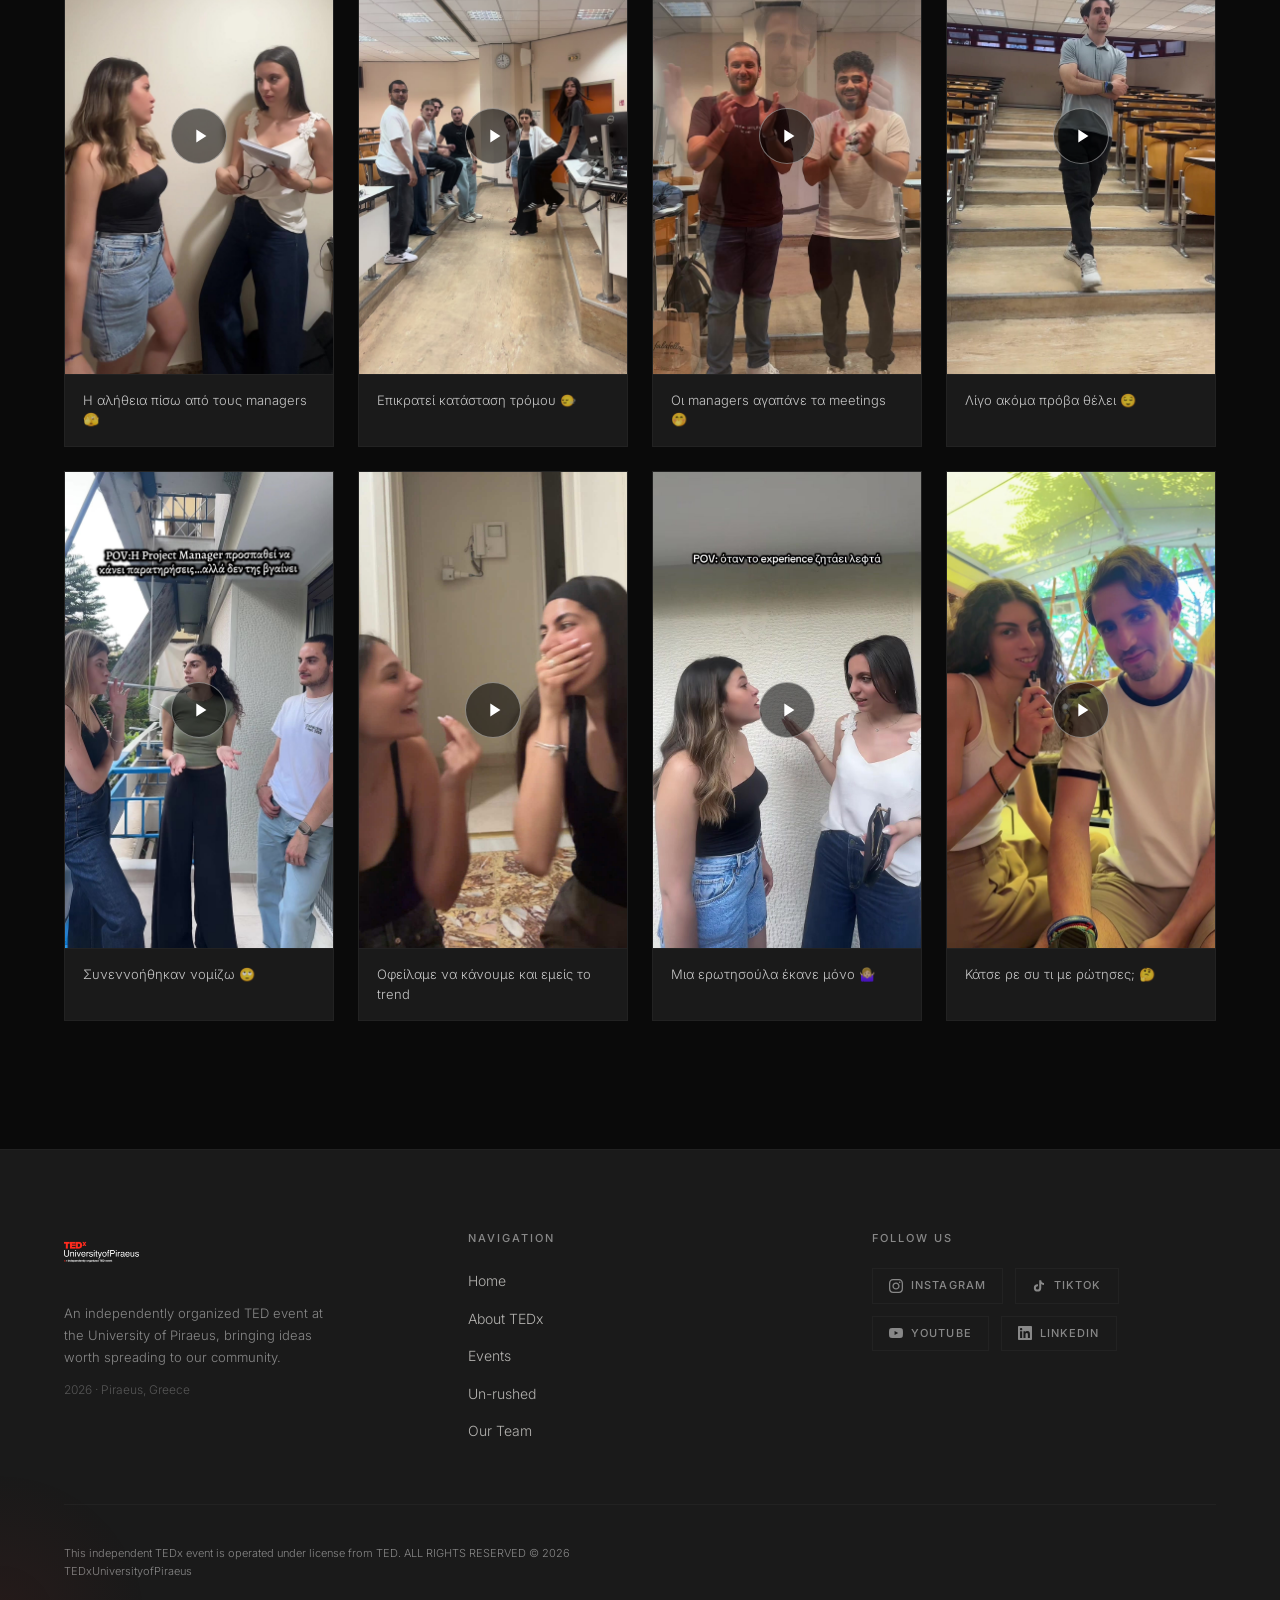
==== commit cdf54ae5: "mobile n theme changes" ====
--- a/index.html
+++ b/index.html
@@ -23,19 +23,19 @@
   <div class="container hero-content">
     <h1>
       <span class="hero-title-line t-hero">
-        <span class="hero-title-inner delay-1">UN-RUSHED</span>
+        <span class="hero-title-inner delay-1">Un-rushed</span>
       </span>
       <span class="hero-title-line t-hero">
-        <span class="hero-title-inner delay-2">OCTOBER 17 2026</span>
+        <span class="hero-title-inner delay-2">October 17 2026</span>
       </span>
       <span class="hero-title-line t-hero hero-title-red">
-        <span class="hero-title-inner delay-3">ATHENS CONSERVATOIRE</span>
+        <span class="hero-title-inner delay-3">Athens Conservatoire</span>
       </span>
     </h1>
 
     <div class="hero-bottom">
       <p class="hero-tagline anim-fade-up anim-delay-4">
-        If you ever feel like you are losing the race, please re member there is no race.
+        If you ever feel like you are losing the race, please remember there is no race.
       </p>
     </div>
   </div>
@@ -102,8 +102,7 @@
   <div class="container theme-content">
     <div class="theme-title reveal"><span style="color:var(--ur-blue-soft);">Un-</span><br><span style="color:var(--ur-blue);">rushed</span></div>
     <p class="theme-desc reveal">
-      Embracing a pace where life is experienced with intention, Unrushed invites you to
-      pause, connect deeply and find joy not in the finish line, but in the of every single stop.
+      Embracing a pace where life is experienced with intention, Unrushed invites you to pause, connect deeply and find joy not in the finish line, but in the beauty of every single stop.
     </p>
     <div class="theme-cta reveal">
       <a href="unrushed.html" class="btn-white">
--- a/css/style.css
+++ b/css/style.css
@@ -48,7 +48,7 @@
 }
 
 .nav-logo-img {
-  height: 115px;
+  height: 44px;
   width: auto;
   display: block;
 }
@@ -76,11 +76,9 @@
 /* ── UN-RUSHED sub-theme utilities (yellow halftone + blue accent) ── */
 .ur-halftone {
   background-color: var(--ur-yellow);
-  background-image:
-    url('../images/unrushed/halftone-yellow.png'),
-    radial-gradient(ellipse 90% 70% at 35% 30%, #fdfbe8 0%, var(--ur-yellow) 55%, var(--ur-yellow-deep) 100%);
-  background-repeat: repeat, no-repeat;
-  background-size: 32px 32px, cover;
+  background-image: url('../images/unrushed/halftone-yellow.png');
+  background-repeat: repeat;
+  background-size: 32px 32px;
 }
 
 .ur-blob {
@@ -121,7 +119,7 @@
 .t-hero {
   font-family: var(--font-display);
   font-weight: 900;
-  font-size: clamp(60px, 10vw, 200px);
+  font-size: clamp(72px, 14vw, 220px);
   line-height: 0.88;
   letter-spacing: -0.01em;
   text-transform: uppercase;
@@ -310,6 +308,31 @@
 
 .nav-cta::after { display: none !important; }
 .nav-cta:hover { background: #c0241a !important; color: var(--white) !important; }
+
+.nav-actions {
+  display: flex;
+  align-items: center;
+  gap: 12px;
+}
+
+/* Always-reachable ticket CTA on small screens */
+.nav-cta-compact {
+  display: none;
+  background: var(--red);
+  color: var(--white);
+  font-size: 11px;
+  font-weight: 500;
+  letter-spacing: 0.12em;
+  text-transform: uppercase;
+  padding: 10px 16px 8px;
+  white-space: nowrap;
+}
+
+.nav-mobile-cta {
+  background: var(--red);
+  text-align: center;
+  padding: 20px 32px 18px;
+}
 
 /* Hamburger */
 .nav-hamburger {
@@ -371,6 +394,16 @@
 
 .nav-mobile a:hover { color: var(--red); }
 
+.nav-mobile a.nav-mobile-cta {
+  font-family: var(--font-body);
+  font-weight: 500;
+  font-size: 13px;
+  letter-spacing: 0.2em;
+  margin-top: 8px;
+}
+
+.nav-mobile a.nav-mobile-cta:hover { color: var(--white); }
+
 /* =========================================
    BUTTONS
    ========================================= */
@@ -749,6 +782,17 @@
   .grid-2, .grid-3 { grid-template-columns: 1fr; }
   .nav-links, .nav-cta-wrap { display: none; }
   .nav-hamburger { display: flex; }
+  .nav-cta-compact { display: inline-block; }
+  .navbar { padding: 0 16px; gap: 12px; }
+  .nav-logo-img { height: 36px; }
   .footer-top { grid-template-columns: 1fr; gap: 40px; }
   .footer-bottom { flex-direction: column; align-items: flex-start; gap: 16px; }
 }
+
+@media (max-width: 600px) {
+  :root { --section-pad: 64px; }
+}
+
+@media (max-width: 380px) {
+  .nav-cta-compact { padding: 9px 12px 7px; letter-spacing: 0.08em; }
+}
--- a/css/index.css
+++ b/css/index.css
@@ -3,6 +3,7 @@
     /* Hero */
     .hero {
       min-height: 100vh;
+      min-height: 100svh;
       display: flex;
       flex-direction: column;
       justify-content: flex-end;
@@ -82,6 +83,10 @@
 
     .hero-title-red { color: var(--red); }
 
+    .hero .t-hero {
+      font-size: clamp(30px, 8vw, 108px);
+    }
+
     .hero-bottom {
       display: flex;
       justify-content: space-between;
@@ -98,6 +103,7 @@
       font-size: clamp(16px, 2vw, 24px);
       color: rgba(255,255,255,0.7);
       max-width: 400px;
+      min-width: 0;
       line-height: 1.4;
     }
 
@@ -599,4 +605,16 @@
       .hero-meta { align-items: flex-start; text-align: left; }
       .stats-grid { grid-template-columns: 1fr; }
       .hero-bottom { flex-direction: column; }
+      .preview-card { padding: 36px 24px; }
+      .preview-card h3 { font-size: 30px; }
+    }
+
+    @media (max-width: 600px) {
+      .hero { padding-bottom: 56px; }
+      .hero .t-hero { font-size: clamp(34px, 11vw, 60px); }
+      .hero-bottom { margin-top: 28px; }
+      .hero-tagline { max-width: none; }
+      .tiktok-grid { grid-template-columns: 1fr 1fr; gap: 12px; }
+      .tiktok-card-caption { padding: 10px 12px; font-size: 12px; }
+      .intro-stat-number { font-size: 64px; }
     }
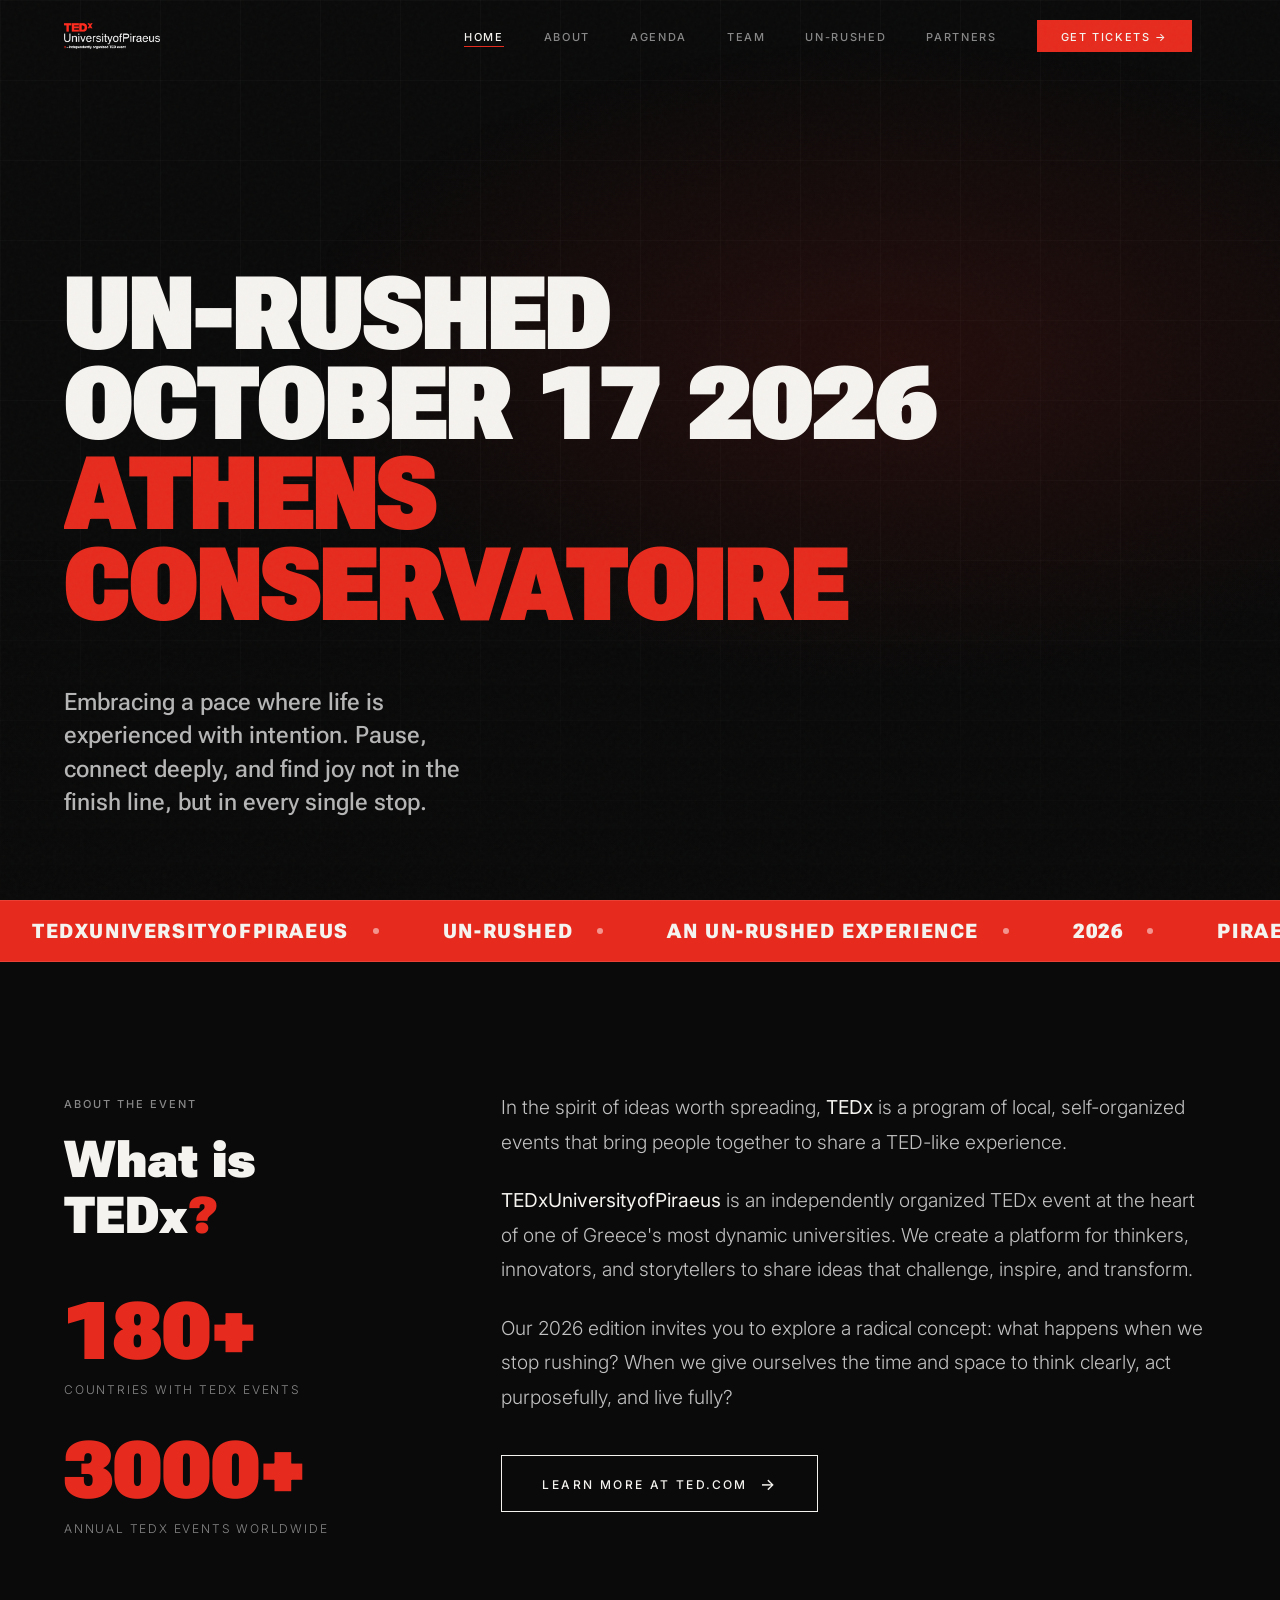
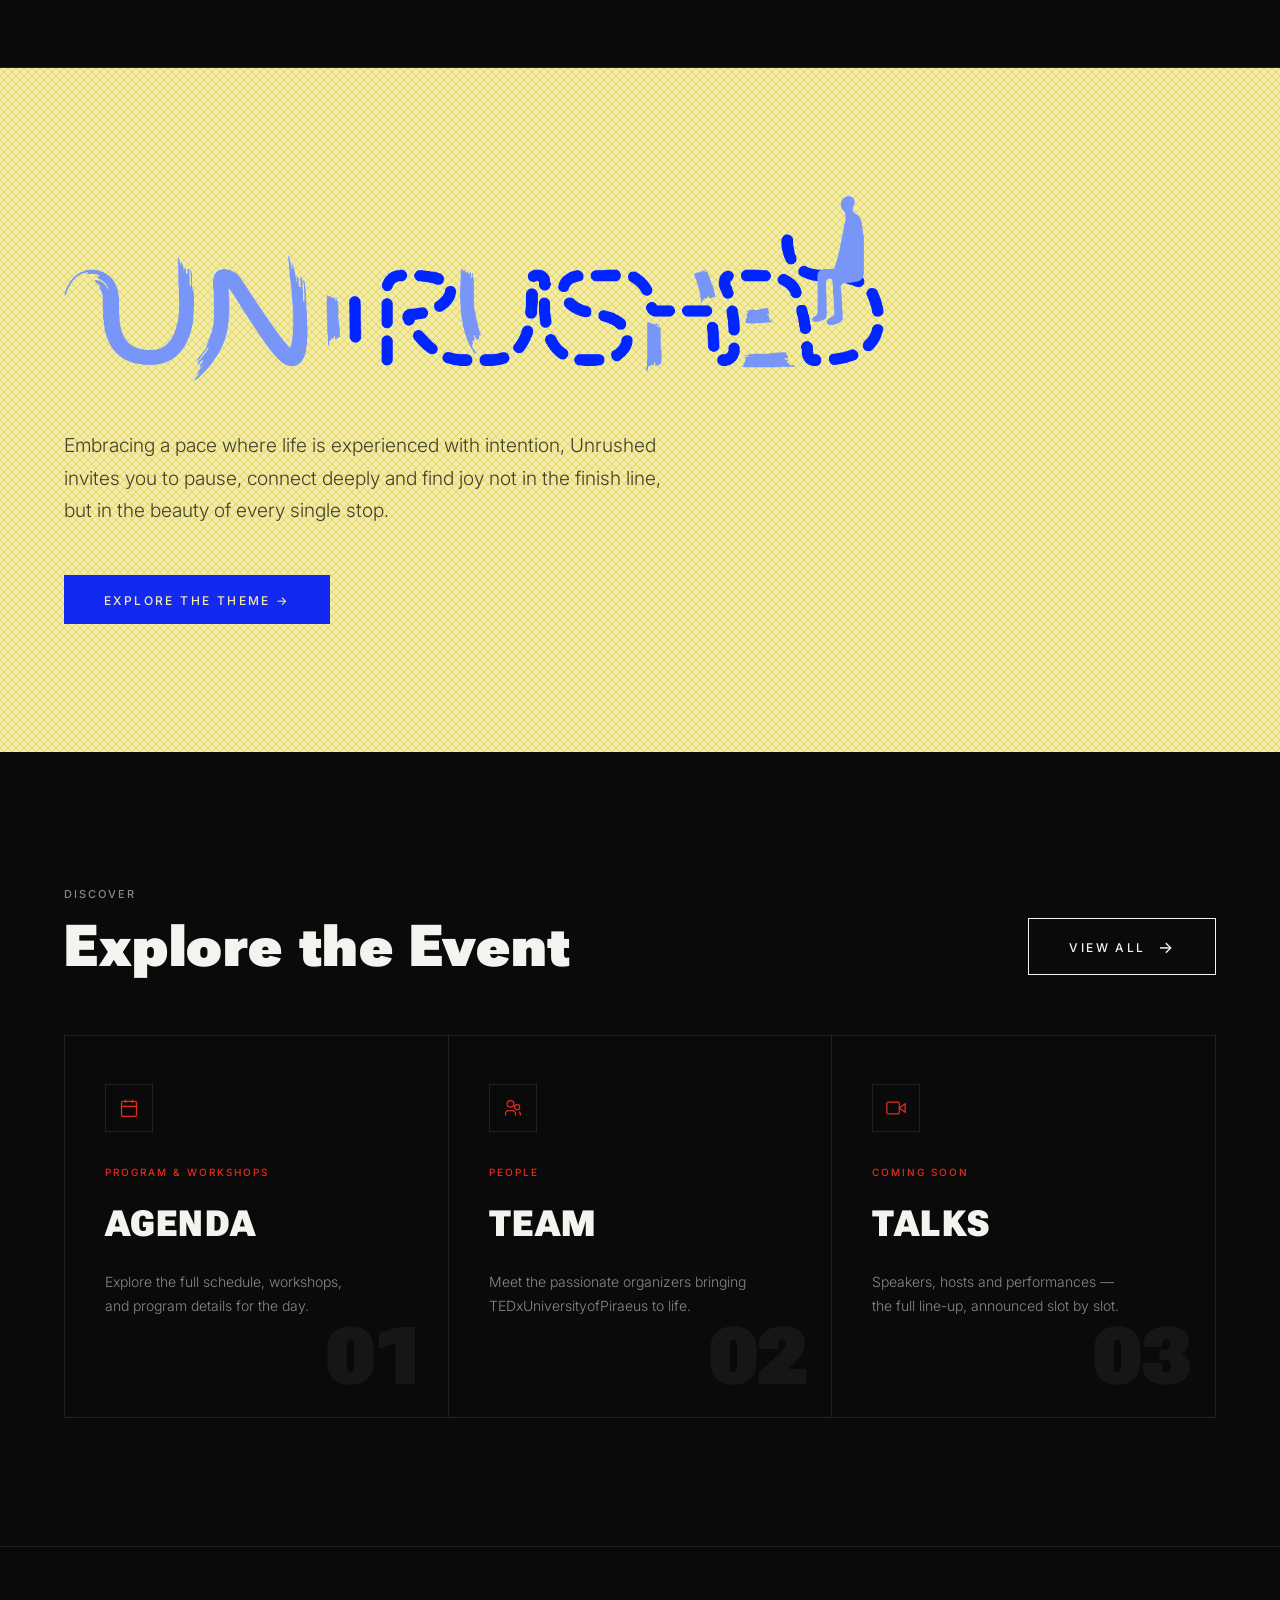
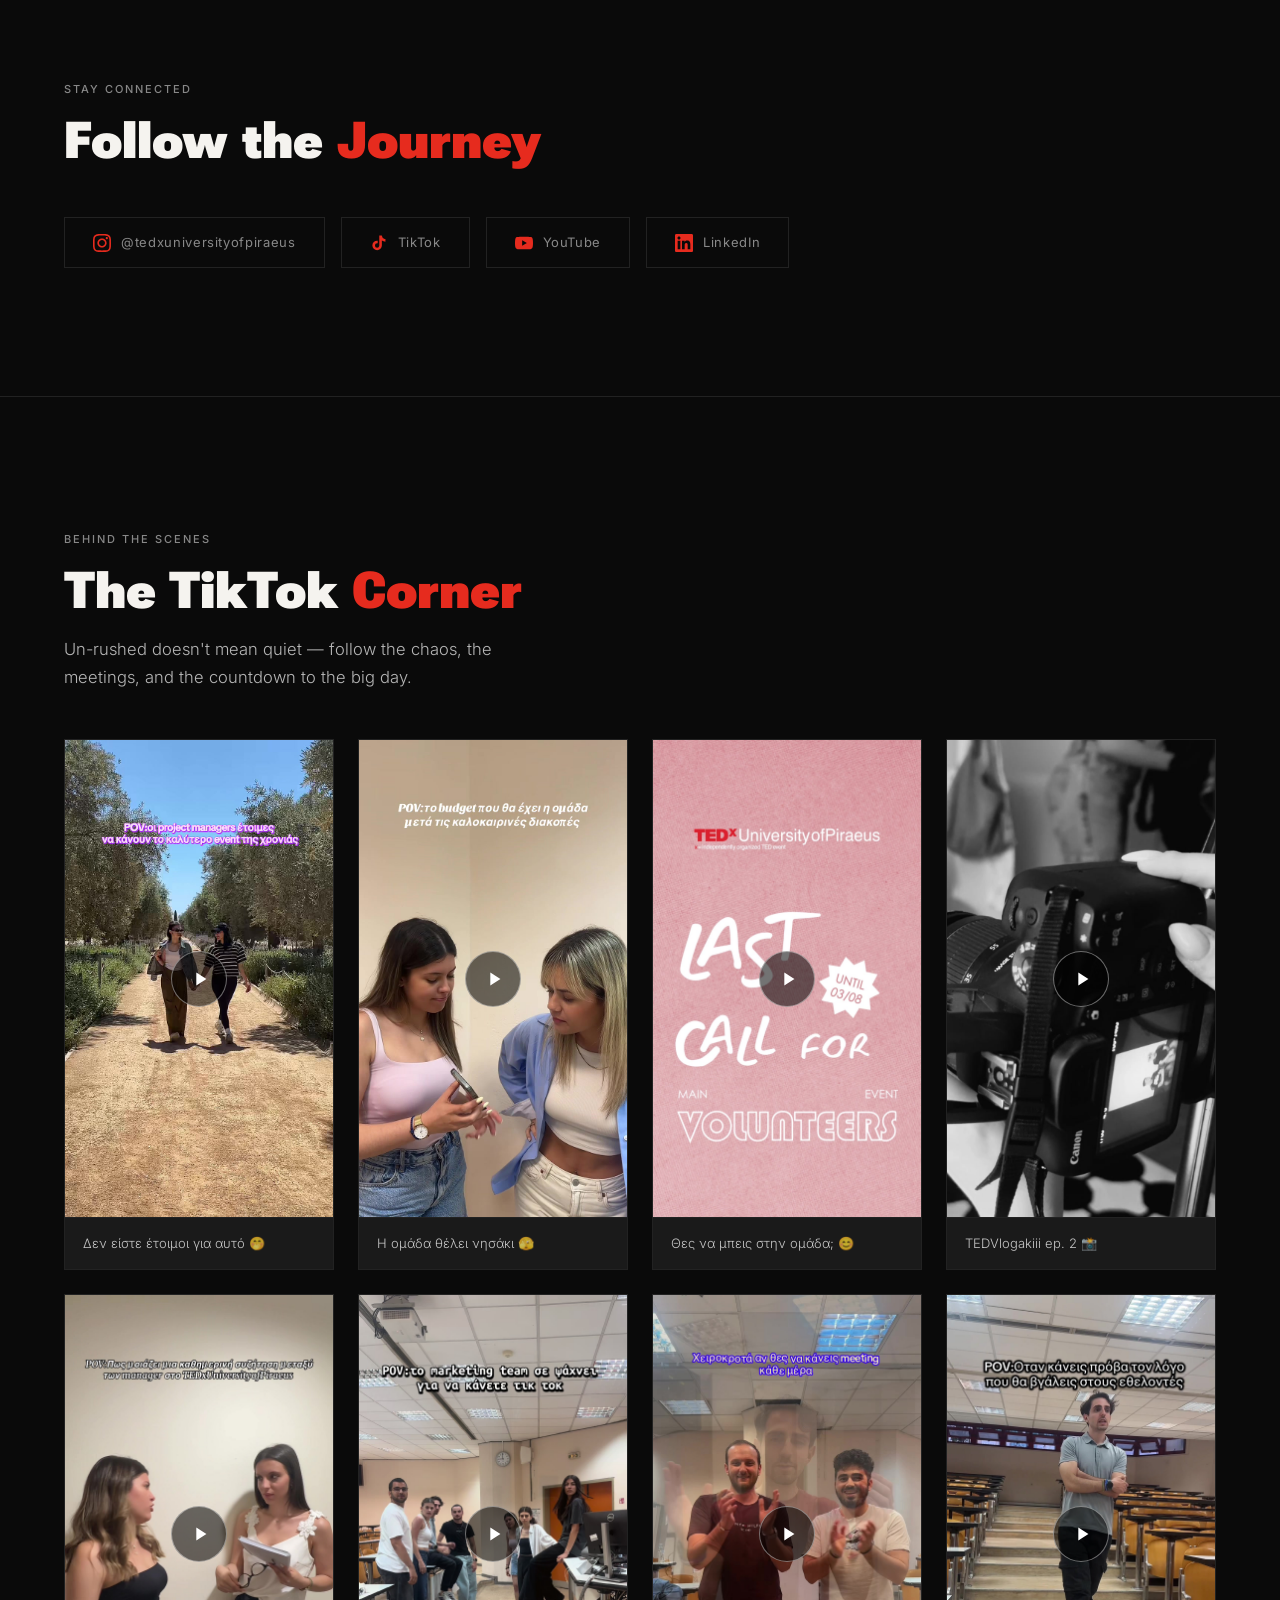
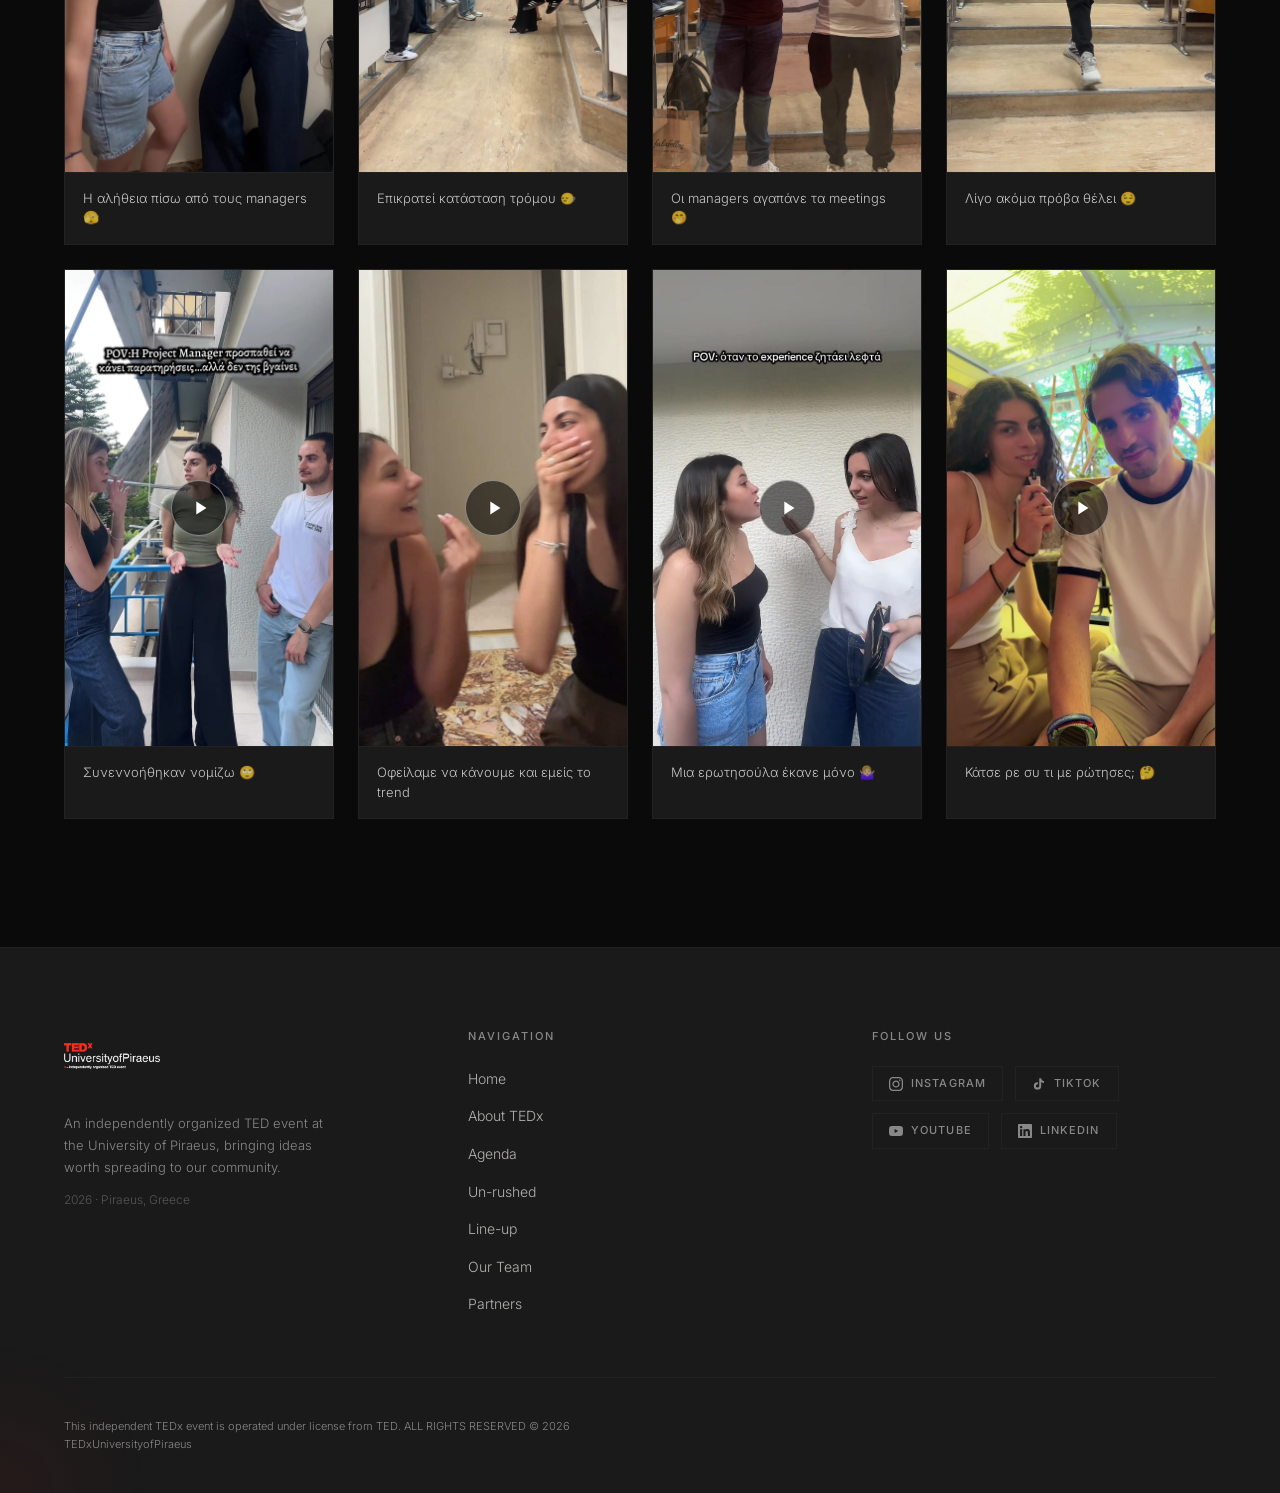
==== commit a966cc73: "summary" ====
--- a/index.html
+++ b/index.html
@@ -5,6 +5,8 @@
   <meta name="viewport" content="width=device-width, initial-scale=1.0">
   <title>TEDxUniversityofPiraeus 2026 — Un-rushed</title>
   <meta name="description" content="TEDxUniversityofPiraeus 2026 — Un-rushed. An independently organized TED event at the University of Piraeus.">
+  <link rel="icon" href="images/favicon.png" type="image/png">
+  <link rel="apple-touch-icon" href="images/apple-touch-icon.png">
   <link rel="stylesheet" href="css/style.css">
   <link rel="stylesheet" href="css/index.css">
 </head>
@@ -35,7 +37,7 @@
 
     <div class="hero-bottom">
       <p class="hero-tagline anim-fade-up anim-delay-4">
-        If you ever feel like you are losing the race, please remember there is no race.
+        Embracing a pace where life is experienced with intention. Pause, connect deeply, and find joy not in the finish line, but in every single stop.
       </p>
     </div>
   </div>
@@ -96,11 +98,11 @@
      THEME HIGHLIGHT
 ═══════════════════════════════════════ -->
 <section class="theme-section ur-halftone">
-  <div class="theme-bg-text">UN·RUSHED</div>
-  <img src="images/unrushed/blob-cluster.svg" alt="" class="ur-blob" style="top:8%;left:4%;width:clamp(80px,9vw,150px);">
-  <img src="images/unrushed/sitting-figure.svg" alt="" class="ur-blob" style="bottom:0;right:6%;width:clamp(100px,11vw,170px);opacity:1;">
   <div class="container theme-content">
-    <div class="theme-title reveal"><span style="color:var(--ur-blue-soft);">Un-</span><br><span style="color:var(--ur-blue);">rushed</span></div>
+    <div class="theme-title wordmark reveal">
+      <img class="wordmark-img" src="images/wordmarks/unrushed.png" alt="Un-rushed">
+      <span class="wordmark-text"><span style="color:var(--ur-blue-soft);">Un-</span><br><span style="color:var(--ur-blue);">rushed</span></span>
+    </div>
     <p class="theme-desc reveal">
       Embracing a pace where life is experienced with intention, Unrushed invites you to pause, connect deeply and find joy not in the finish line, but in the beauty of every single stop.
     </p>
@@ -120,21 +122,21 @@
     <div class="preview-header">
       <div>
         <span class="t-label">Discover</span>
-        <h2 class="t-heading reveal" style="margin-top:12px;">Explore the Event</h2>
-      </div>
-      <a href="events.html" class="btn btn-outline btn-arrow reveal">View All</a>
+        <h2 class="t-title-preview reveal" style="margin-top:12px;">Explore the Event</h2>
+      </div>
+      <a href="agenda.html" class="btn btn-outline btn-arrow reveal">View All</a>
     </div>
 
     <div class="preview-cards stagger-group">
-      <!-- Events -->
-      <a href="events.html" class="preview-card reveal">
+      <!-- Program Workshops / Agenda -->
+      <a href="agenda.html" class="preview-card reveal">
         <div class="preview-card-icon">
           <svg width="20" height="20" viewBox="0 0 24 24" fill="none" stroke="currentColor" stroke-width="1.5"><rect x="3" y="4" width="18" height="18" rx="2"/><line x1="16" y1="2" x2="16" y2="6"/><line x1="8" y1="2" x2="8" y2="6"/><line x1="3" y1="10" x2="21" y2="10"/></svg>
         </div>
-        <div class="preview-card-label">Schedule</div>
-        <h3>Events</h3>
-        <p>Join us for a full day of inspiring talks, performances, and conversations.</p>
-        <span class="preview-card-link">View Events →</span>
+        <div class="preview-card-label">Program &amp; Workshops</div>
+        <h3>Agenda</h3>
+        <p>Explore the full schedule, workshops, and program details for the day.</p>
+        <span class="preview-card-link">View Agenda →</span>
         <div class="preview-card-number">01</div>
       </a>
 
@@ -151,14 +153,14 @@
       </a>
 
       <!-- Talks -->
-      <a href="events.html" class="preview-card reveal">
+      <a href="unrushed.html#lineup" class="preview-card reveal">
         <div class="preview-card-icon">
           <svg width="20" height="20" viewBox="0 0 24 24" fill="none" stroke="currentColor" stroke-width="1.5"><polygon points="23 7 16 12 23 17 23 7"/><rect x="1" y="5" width="15" height="14" rx="2"/></svg>
         </div>
         <div class="preview-card-label">Coming Soon</div>
         <h3>Talks</h3>
-        <p>Inspiring speakers sharing ideas that matter. Speaker announcements coming soon.</p>
-        <span class="preview-card-link">Stay Tuned →</span>
+        <p>Speakers, hosts and performances — the full line-up, announced slot by slot.</p>
+        <span class="preview-card-link">See the Line-up →</span>
         <div class="preview-card-number">03</div>
       </a>
     </div>
--- a/css/style.css
+++ b/css/style.css
@@ -2,7 +2,9 @@
    TEDxUniversityofPiraeus — Design System
    ========================================= */
 
-@import url('https://fonts.googleapis.com/css2?family=Roboto+Condensed:wght@400;700;900&family=EB+Garamond:ital,wght@0,400;0,500;0,600;1,400;1,500&family=Inter:wght@300;400;500;600;700&display=swap');
+/* Roboto Flex is requested with its width axis too (wdth), so big headlines
+   can be condensed on narrow screens instead of shrinking. */
+@import url('https://fonts.googleapis.com/css2?family=Roboto+Flex:wdth,wght@75..125,400..900&family=EB+Garamond:ital,wght@0,400;0,500;0,600;1,400;1,500&family=Inter:wght@300;400;500;600;700&display=swap');
 
 :root {
   --red: #E62B1E;
@@ -19,7 +21,7 @@
   --ur-blue: #1329f2;
   --ur-blue-soft: #8aa0f2;
 
-  --font-display: 'Roboto Condensed', sans-serif;
+  --font-display: 'Roboto Flex', sans-serif;
   --font-serif: 'EB Garamond', serif;
   --font-body: 'Inter', sans-serif;
 
@@ -48,7 +50,7 @@
 }
 
 .nav-logo-img {
-  height: 44px;
+  height: 56px;
   width: auto;
   display: block;
 }
@@ -135,14 +137,14 @@
 }
 
 .t-heading {
-  font-family: var(--font-serif);
-  font-weight: 500;
+  font-family: var(--font-display);
+  font-weight: 900;
   font-size: clamp(28px, 4vw, 56px);
   line-height: 1.1;
 }
 
 .t-subheading {
-  font-family: var(--font-serif);
+  font-family: var(--font-display);
   font-weight: 500;
   font-style: italic;
   font-size: clamp(20px, 2.5vw, 32px);
@@ -262,6 +264,7 @@
   align-items: center;
   gap: 40px;
   list-style: none;
+  margin-left: auto;
 }
 
 .nav-links a {
@@ -373,6 +376,10 @@
   opacity: 0;
   pointer-events: none;
   transition: opacity 0.3s ease;
+  /* short phones: the menu must scroll instead of hiding the last links */
+  overflow-y: auto;
+  overscroll-behavior: contain;
+  -webkit-overflow-scrolling: touch;
 }
 
 .nav-mobile.open {
@@ -454,6 +461,115 @@
 
 .btn-arrow:hover::after {
   transform: translateX(4px);
+}
+
+/* =========================================
+   BRAND WORDMARKS
+   Hand-lettered section titles supplied as artwork. The real words stay in
+   the DOM for screen readers and search engines; if a file is missing,
+   main.js adds .is-fallback and the plain text heading takes over, so the
+   page never shows a broken image.
+   ========================================= */
+.wordmark {
+  display: block;
+  line-height: 0;
+}
+
+.wordmark-img {
+  /* auto width + both maxes = the browser scales proportionally to satisfy
+     whichever limit bites first, so long wordmarks shrink on narrow phones
+     instead of overflowing, and none of them ever get squashed. */
+  width: auto;
+  height: auto;
+  max-width: 100%;
+  max-height: clamp(26px, 4.6vw, 56px);
+  display: block;
+}
+
+/* Visually hidden, still read aloud and still indexed */
+.wordmark-text {
+  position: absolute;
+  width: 1px;
+  height: 1px;
+  padding: 0;
+  margin: -1px;
+  overflow: hidden;
+  clip: rect(0, 0, 0, 0);
+  white-space: nowrap;
+  border: 0;
+}
+
+.wordmark.is-fallback { line-height: 1.1; }
+.wordmark.is-fallback .wordmark-img { display: none; }
+
+/* Fallback text inherits whatever the host heading already looks like */
+.wordmark.is-fallback .wordmark-text {
+  position: static;
+  width: auto;
+  height: auto;
+  padding: 0;
+  margin: 0;
+  overflow: visible;
+  clip: auto;
+  white-space: normal;
+}
+
+/* =========================================
+   "COMING SOON" UI
+   Shared by the Agenda programme/workshops and the
+   Un-rushed event details + line-up sections.
+   ========================================= */
+.soon-badge {
+  width: 48px;
+  height: 48px;
+  flex-shrink: 0;
+  border: 1px solid var(--gray-line);
+  border-radius: 50%;
+  display: flex;
+  align-items: center;
+  justify-content: center;
+  color: var(--red);
+  background: rgba(230,43,30,0.06);
+  animation: soonPulse 3s ease-in-out infinite;
+}
+
+.soon-badge svg { animation: soonSpin 5s linear infinite; }
+
+.soon-badge-lg {
+  width: 64px;
+  height: 64px;
+  margin: 0 auto 20px;
+}
+
+.soon-reveal {
+  display: flex;
+  align-items: center;
+  gap: 20px;
+}
+
+.soon-dot {
+  width: 6px;
+  height: 6px;
+  border-radius: 50%;
+  background: var(--red);
+  flex-shrink: 0;
+  animation: soonPulse 2s ease-in-out infinite;
+}
+
+@keyframes soonPulse {
+  0%, 100% { box-shadow: 0 0 0 0 rgba(230,43,30,0.25); }
+  50% { box-shadow: 0 0 0 10px rgba(230,43,30,0); }
+}
+
+@keyframes soonSpin {
+  0% { transform: rotate(0deg) scale(1); }
+  50% { transform: rotate(180deg) scale(1.15); }
+  100% { transform: rotate(360deg) scale(1); }
+}
+
+@keyframes soonShimmer {
+  0% { background-position: 200% 0; }
+  100% { background-position: -100% 0; }
 }
 
 /* =========================================
@@ -772,6 +888,16 @@
 /* =========================================
    RESPONSIVE
    ========================================= */
+/* Nav has 6 links + CTA — tighten the gaps before the hamburger kicks in */
+@media (max-width: 1200px) {
+  .nav-links { gap: 26px; }
+}
+
+@media (max-width: 1000px) {
+  .nav-links { gap: 18px; }
+  .nav-cta { padding: 10px 16px 8px !important; }
+}
+
 @media (max-width: 1024px) {
   .grid-3 { grid-template-columns: 1fr 1fr; }
   .footer-top { grid-template-columns: 1fr 1fr; }
@@ -784,13 +910,22 @@
   .nav-hamburger { display: flex; }
   .nav-cta-compact { display: inline-block; }
   .navbar { padding: 0 16px; gap: 12px; }
-  .nav-logo-img { height: 36px; }
+  .nav-logo-img { height: 48px; }
   .footer-top { grid-template-columns: 1fr; gap: 40px; }
   .footer-bottom { flex-direction: column; align-items: flex-start; gap: 16px; }
 }
 
 @media (max-width: 600px) {
   :root { --section-pad: 64px; }
+  .footer-nav ul { gap: 4px; }
+  .footer-nav ul a { display: inline-block; padding: 8px 0; }
+}
+
+/* Short viewports (small phones, phone landscape): fit all 7 menu entries on one screen */
+@media (max-height: 720px) {
+  .nav-mobile { padding-top: 32px; padding-bottom: 32px; gap: 20px; }
+  .nav-mobile a { font-size: clamp(30px, 7.5vw, 52px); }
+  .nav-mobile a.nav-mobile-cta { font-size: 13px; padding: 16px 28px 14px; }
 }
 
 @media (max-width: 380px) {
--- a/css/index.css
+++ b/css/index.css
@@ -97,9 +97,8 @@
     }
 
     .hero-tagline {
-      font-family: var(--font-serif);
+      font-family: var(--font-display);
       font-weight: 500;
-      font-style: italic;
       font-size: clamp(16px, 2vw, 24px);
       color: rgba(255,255,255,0.7);
       max-width: 400px;
@@ -267,6 +266,14 @@
       color: var(--black);
       letter-spacing: -0.01em;
       margin-bottom: 48px;
+    }
+
+    /* Brand lockup artwork — sized by width, unlike the small section wordmarks */
+    .theme-title .wordmark-img {
+      width: min(100%, 820px);
+      max-width: 100%;
+      max-height: none;
+      height: auto;
     }
 
     .theme-desc {
@@ -314,6 +321,16 @@
       margin-bottom: 60px;
       gap: 40px;
       flex-wrap: wrap;
+    }
+
+    /* Section title for the preview header — display face, one step up from .t-heading */
+    .t-title-preview {
+      font-family: var(--font-display);
+      font-weight: 900;
+      font-size: clamp(32px, 4.5vw, 64px);
+      line-height: 1;
+      letter-spacing: 0.01em;
+      text-wrap: balance;
     }
 
     .preview-cards {
@@ -611,7 +628,14 @@
 
     @media (max-width: 600px) {
       .hero { padding-bottom: 56px; }
-      .hero .t-hero { font-size: clamp(34px, 11vw, 60px); }
+      /* Biggest the title can run on a phone before "CONSERVATOIRE" — the
+         longest unbreakable word — spills out of frame. The condensed width
+         axis + tighter tracking buy the extra ~8%; measured, not guessed. */
+      .hero .t-hero {
+        font-size: clamp(34px, 11.3vw, 64px);
+        font-stretch: 75%;
+        letter-spacing: -0.04em;
+      }
       .hero-bottom { margin-top: 28px; }
       .hero-tagline { max-width: none; }
       .tiktok-grid { grid-template-columns: 1fr 1fr; gap: 12px; }
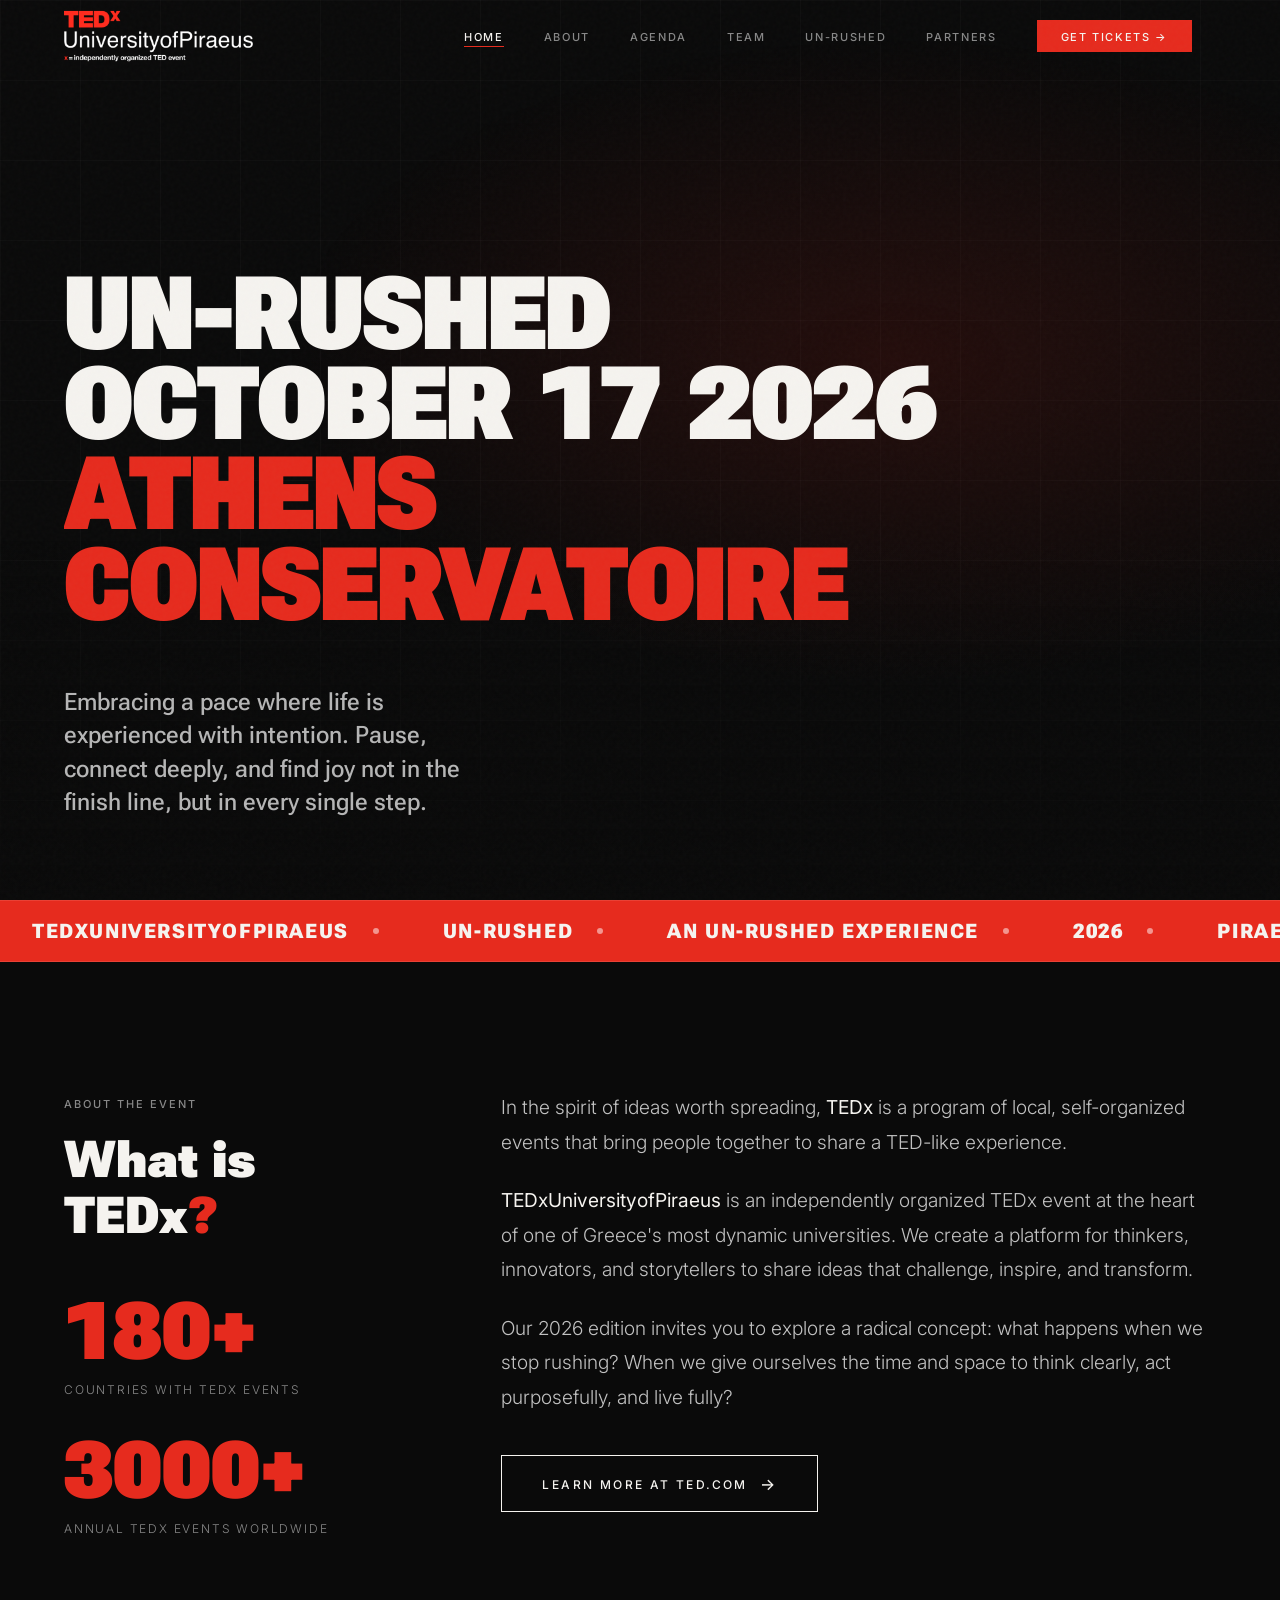
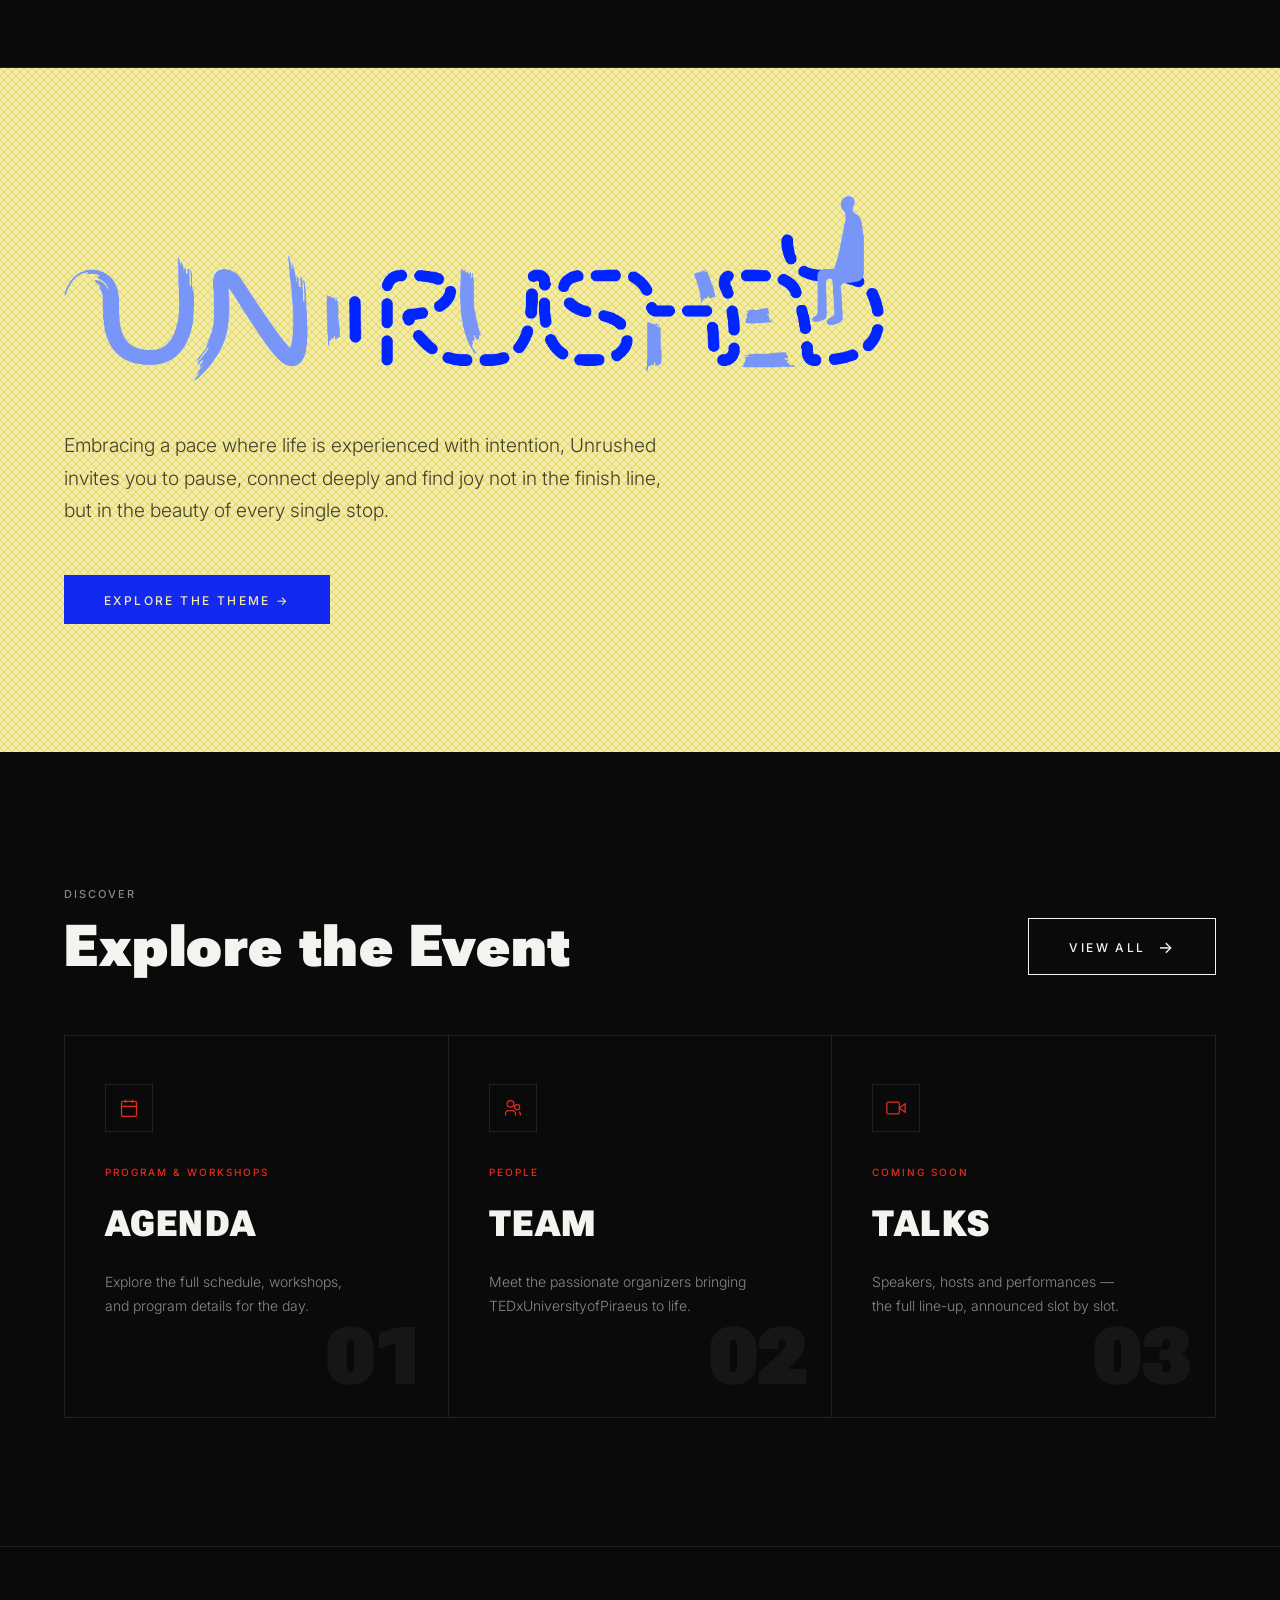
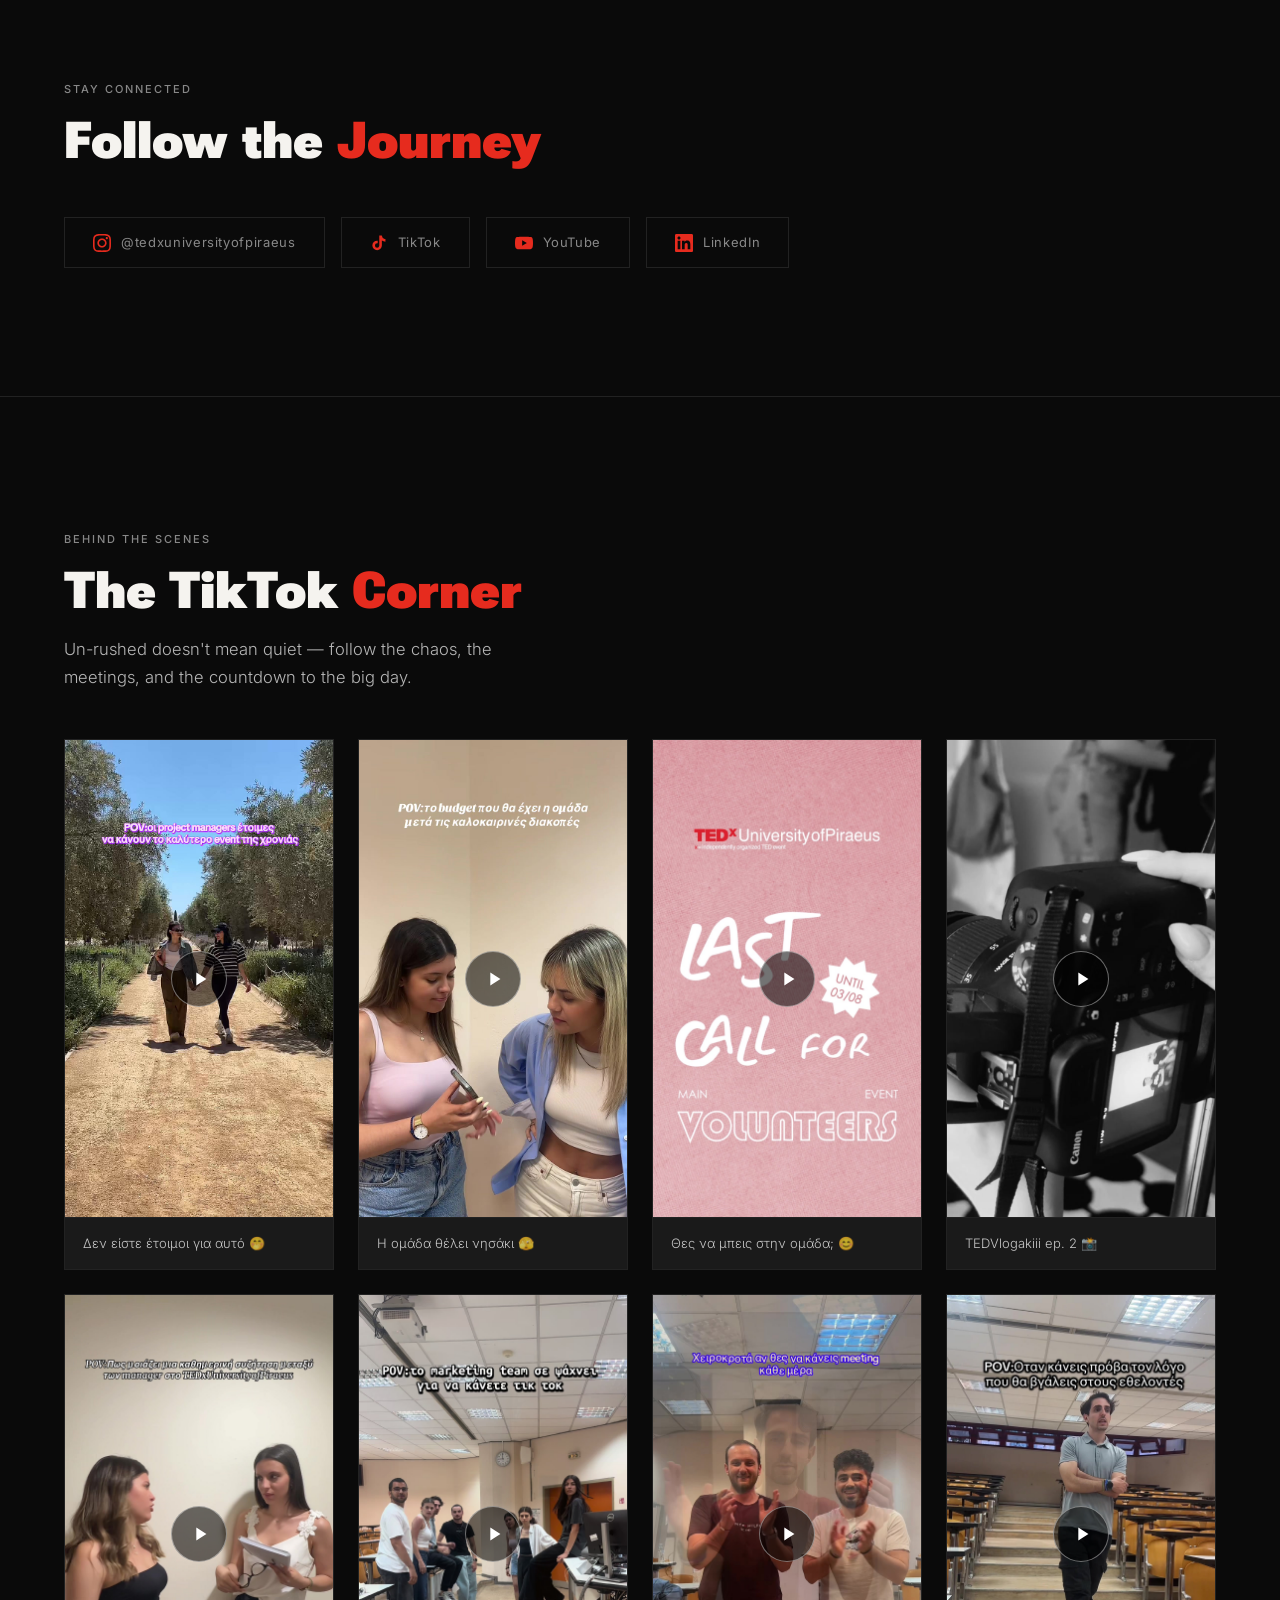
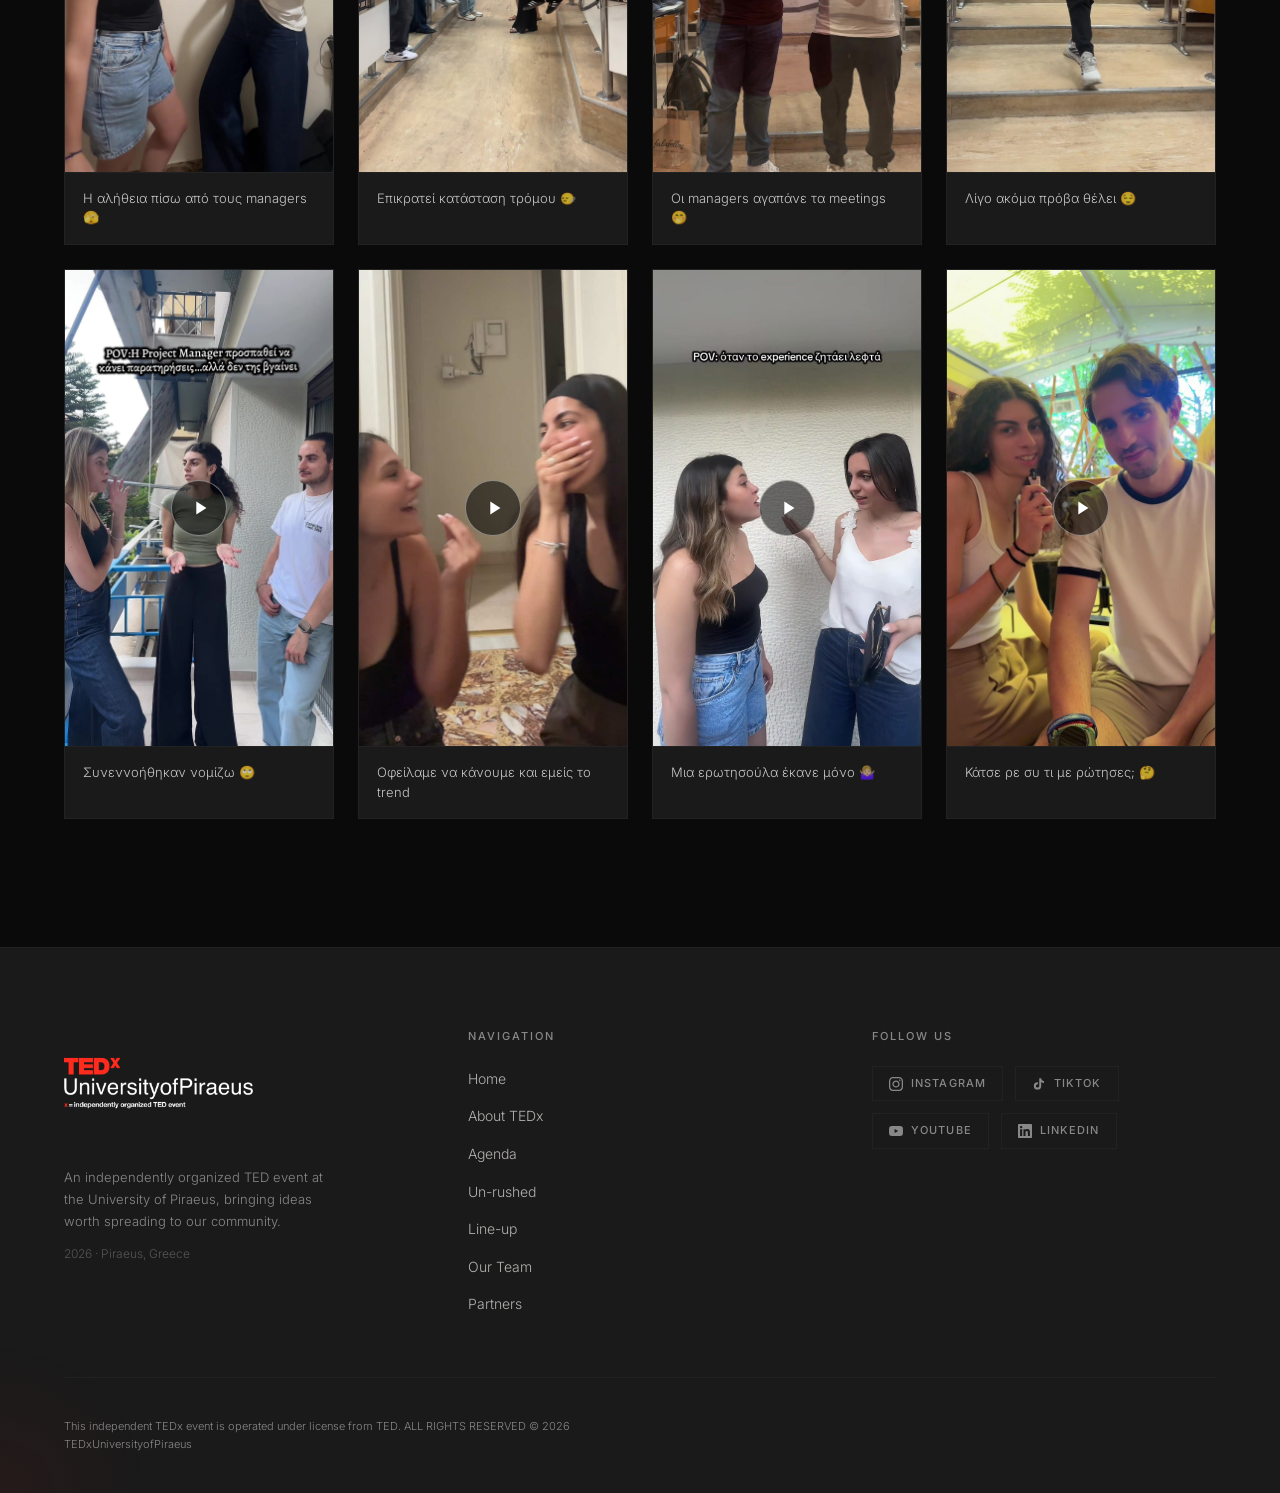
==== commit 6a17fae3: "Add files via upload" ====
--- a/index.html
+++ b/index.html
@@ -37,7 +37,7 @@
 
     <div class="hero-bottom">
       <p class="hero-tagline anim-fade-up anim-delay-4">
-        Embracing a pace where life is experienced with intention. Pause, connect deeply, and find joy not in the finish line, but in every single stop.
+        Embracing a pace where life is experienced with intention. Pause, connect deeply, and find joy not in the finish line, but in every single step.
       </p>
     </div>
   </div>
--- a/css/style.css
+++ b/css/style.css
@@ -50,7 +50,7 @@
 }
 
 .nav-logo-img {
-  height: 56px;
+  height: 110px;
   width: auto;
   display: block;
 }
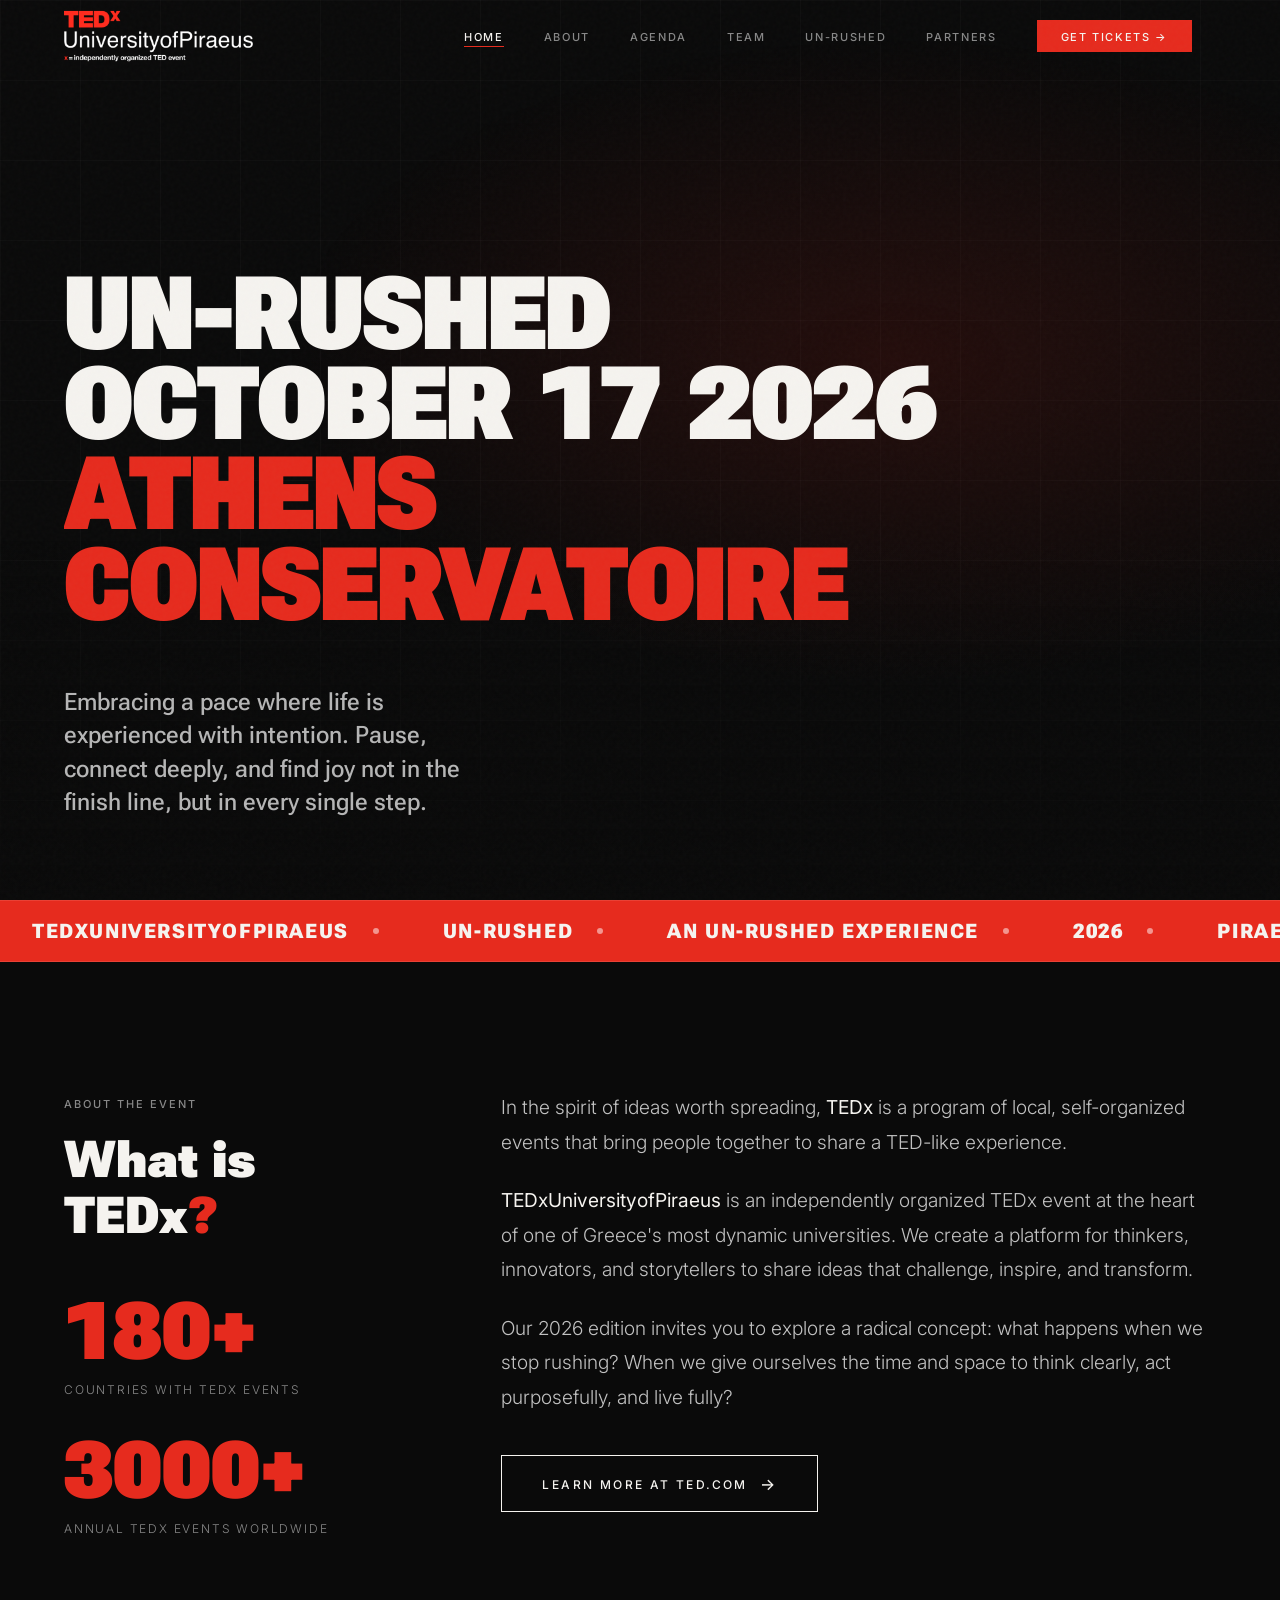
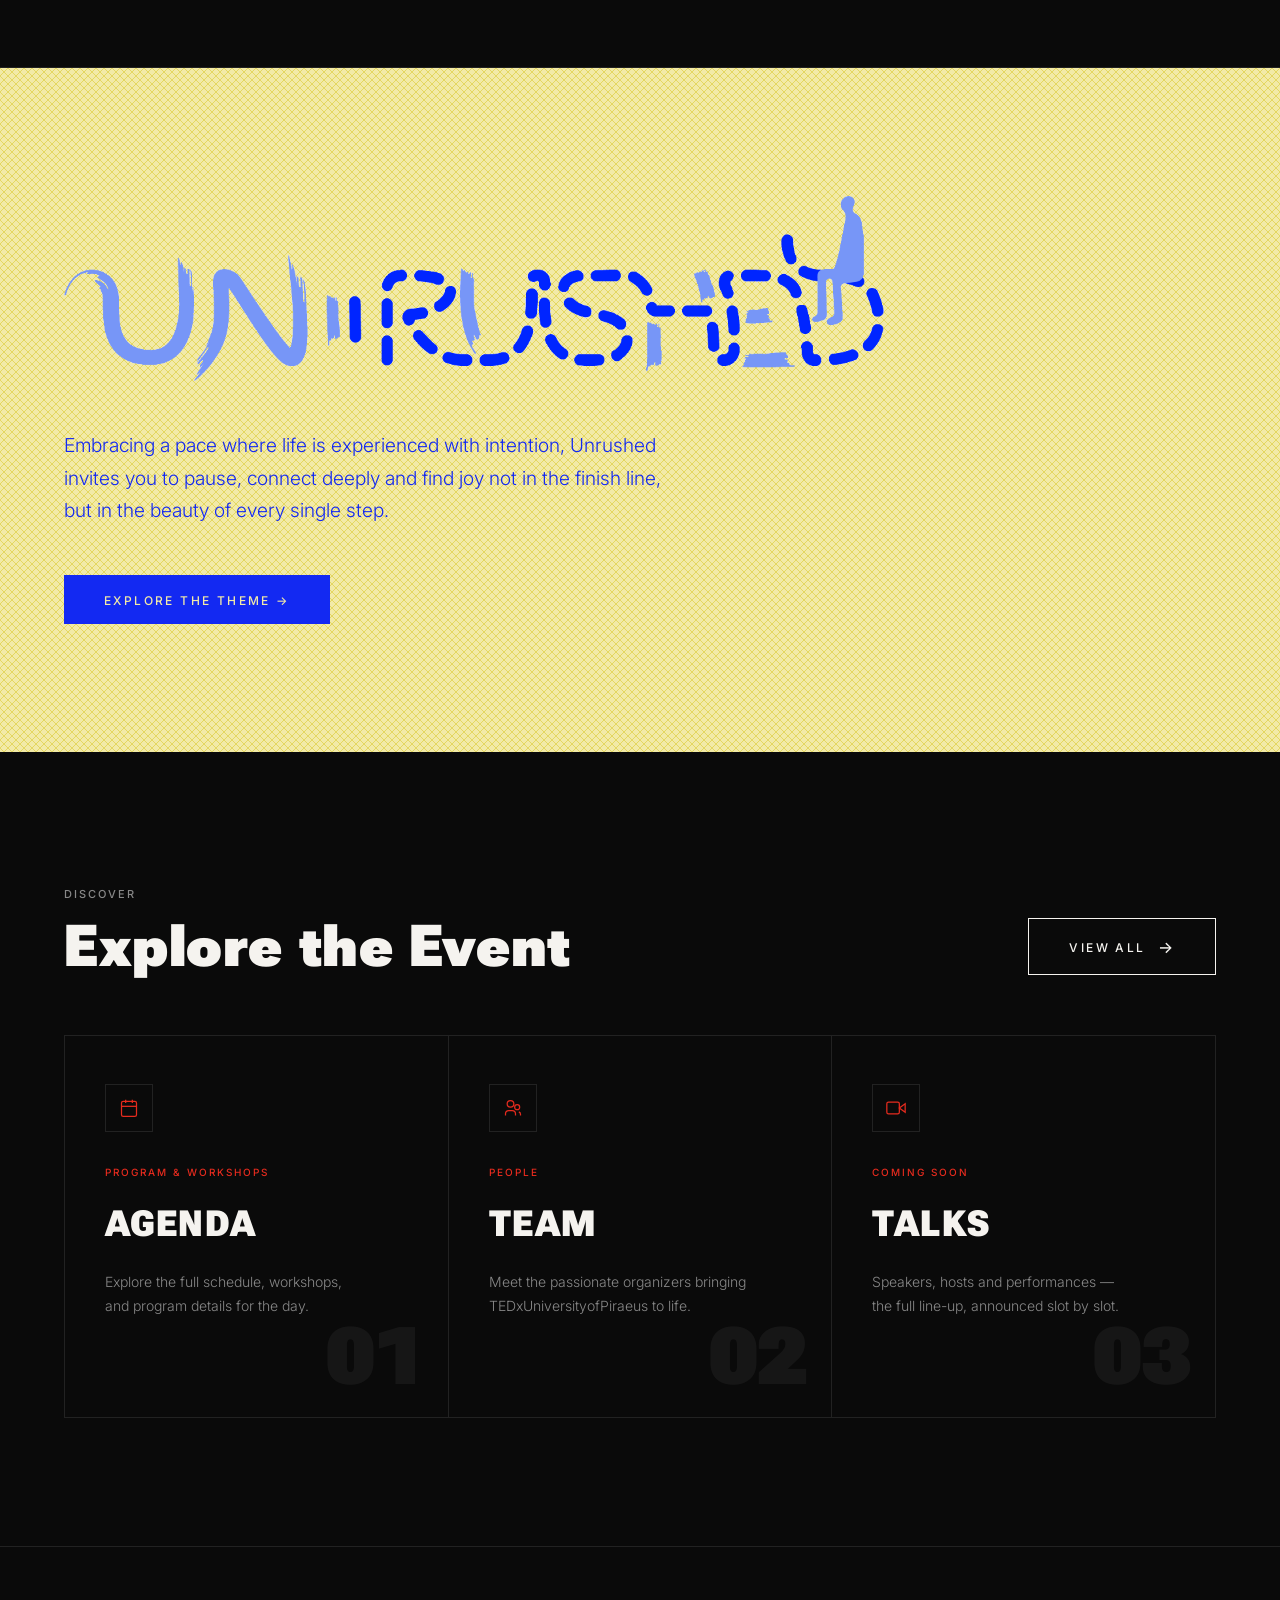
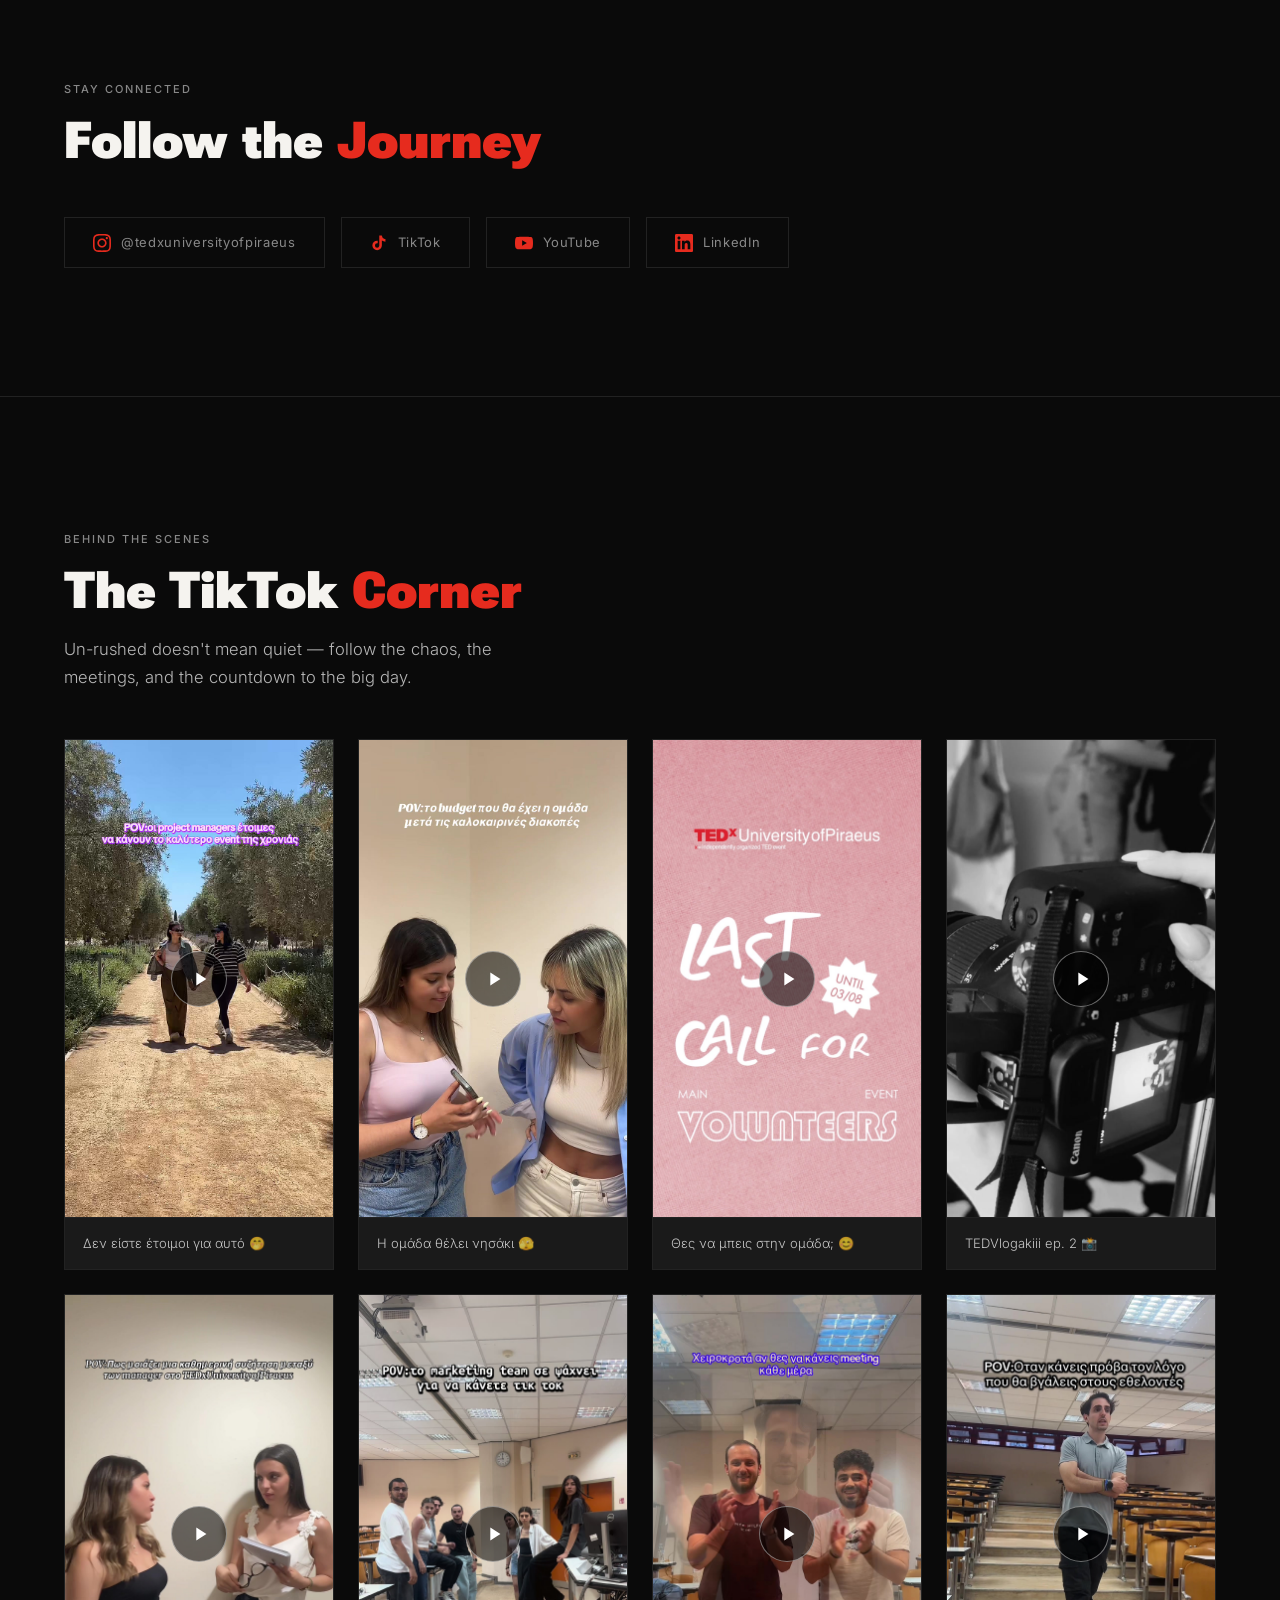
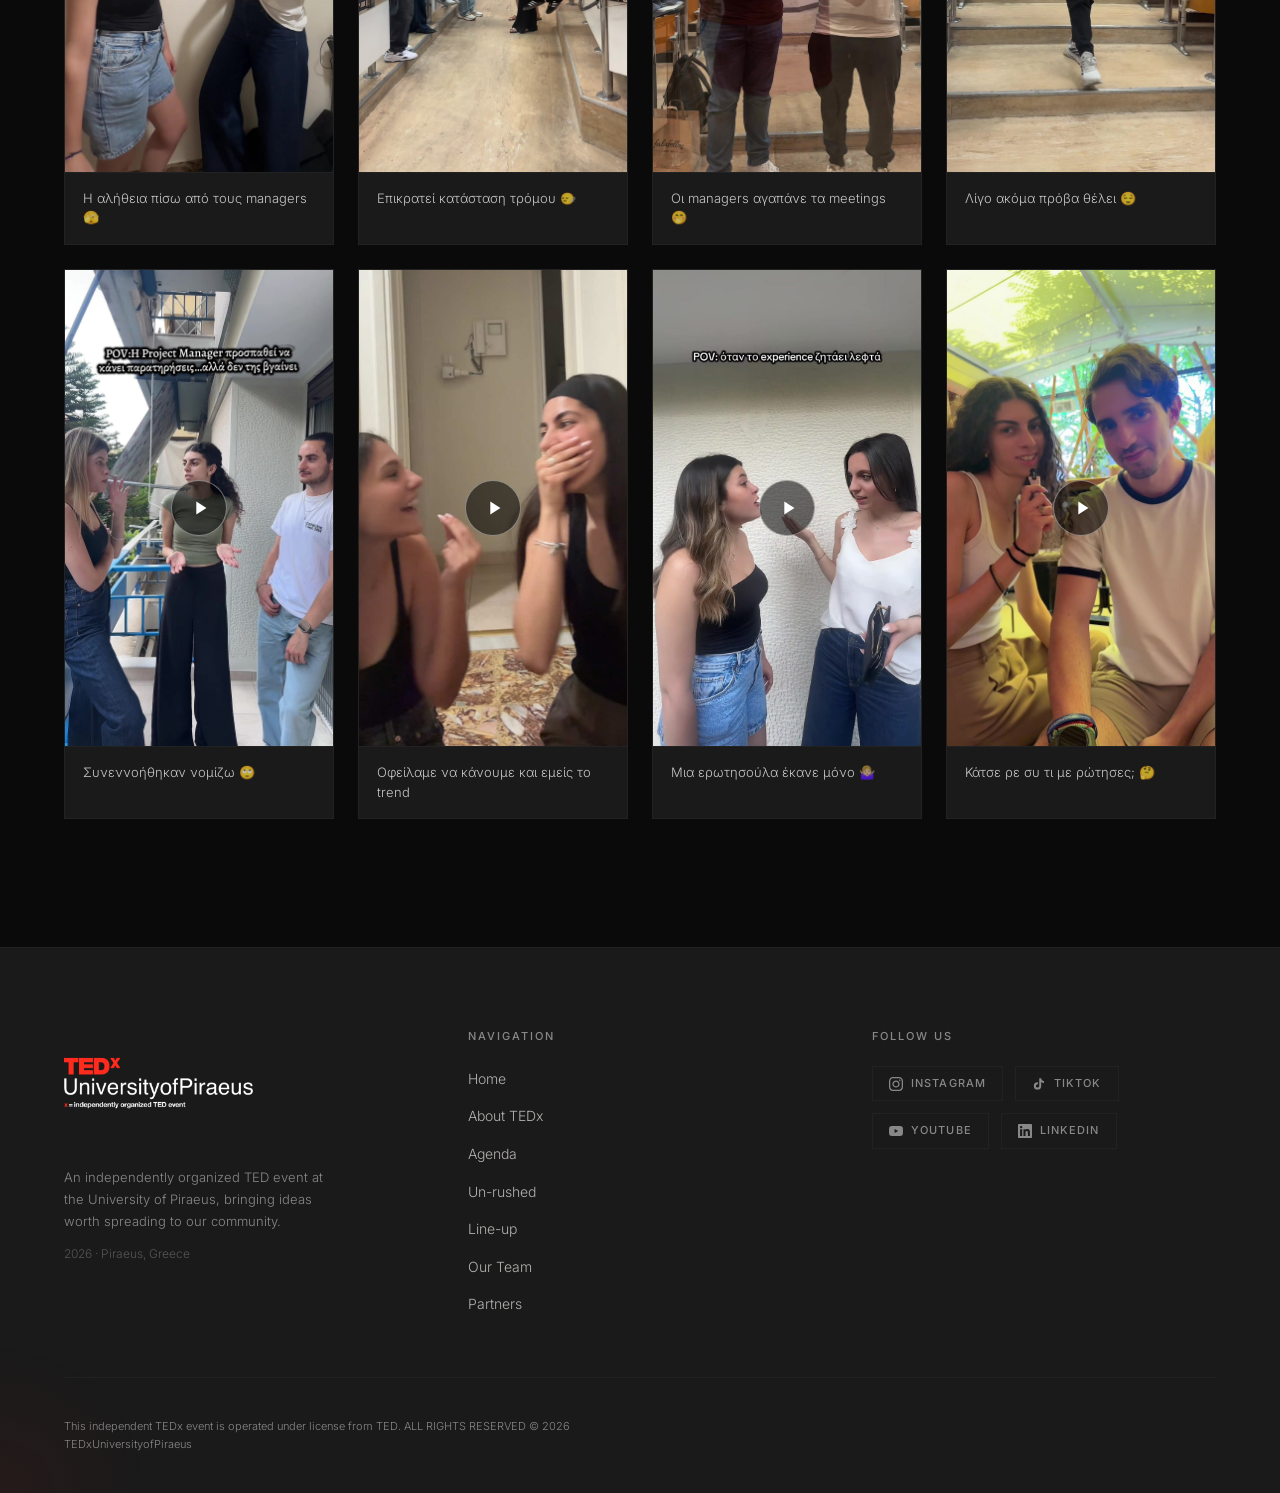
==== commit 8fb7105f: "changes" ====
--- a/index.html
+++ b/index.html
@@ -4,7 +4,24 @@
   <meta charset="UTF-8">
   <meta name="viewport" content="width=device-width, initial-scale=1.0">
   <title>TEDxUniversityofPiraeus 2026 — Un-rushed</title>
-  <meta name="description" content="TEDxUniversityofPiraeus 2026 — Un-rushed. An independently organized TED event at the University of Piraeus.">
+  <meta name="description" content="October 17, 2026 at the Athens Conservatoire. An independently organized TED event at the University of Piraeus.">
+  <link rel="canonical" href="https://tedxuniversityofpiraeus.gr/">
+
+  <!-- Link previews (WhatsApp / Facebook / LinkedIn) -->
+  <meta property="og:type" content="website">
+  <meta property="og:site_name" content="TEDxUniversityofPiraeus">
+  <meta property="og:locale" content="el_GR">
+  <meta property="og:url" content="https://tedxuniversityofpiraeus.gr/">
+  <meta property="og:title" content="TEDxUniversityofPiraeus 2026 — Un-rushed">
+  <meta property="og:description" content="October 17, 2026 at the Athens Conservatoire. An independently organized TED event at the University of Piraeus.">
+  <meta property="og:image" content="https://tedxuniversityofpiraeus.gr/images/unrushed/trailer-poster.jpg">
+  <meta property="og:image:width" content="1280">
+  <meta property="og:image:height" content="720">
+  <meta property="og:image:alt" content="TEDxUniversityofPiraeus 2026 — Un-rushed">
+  <meta name="twitter:card" content="summary_large_image">
+  <meta name="twitter:title" content="TEDxUniversityofPiraeus 2026 — Un-rushed">
+  <meta name="twitter:description" content="October 17, 2026 at the Athens Conservatoire. An independently organized TED event at the University of Piraeus.">
+  <meta name="twitter:image" content="https://tedxuniversityofpiraeus.gr/images/unrushed/trailer-poster.jpg">
   <link rel="icon" href="images/favicon.png" type="image/png">
   <link rel="apple-touch-icon" href="images/apple-touch-icon.png">
   <link rel="stylesheet" href="css/style.css">
@@ -104,7 +121,7 @@
       <span class="wordmark-text"><span style="color:var(--ur-blue-soft);">Un-</span><br><span style="color:var(--ur-blue);">rushed</span></span>
     </div>
     <p class="theme-desc reveal">
-      Embracing a pace where life is experienced with intention, Unrushed invites you to pause, connect deeply and find joy not in the finish line, but in the beauty of every single stop.
+      Embracing a pace where life is experienced with intention, Unrushed invites you to pause, connect deeply and find joy not in the finish line, but in the beauty of every single step.
     </p>
     <div class="theme-cta reveal">
       <a href="unrushed.html" class="btn-white">
--- a/css/index.css
+++ b/css/index.css
@@ -279,7 +279,7 @@
     .theme-desc {
       max-width: 600px;
       font-size: clamp(16px, 1.5vw, 20px);
-      color: rgba(10,10,10,0.75);
+      color: var(--ur-blue);
       line-height: 1.7;
     }
 
